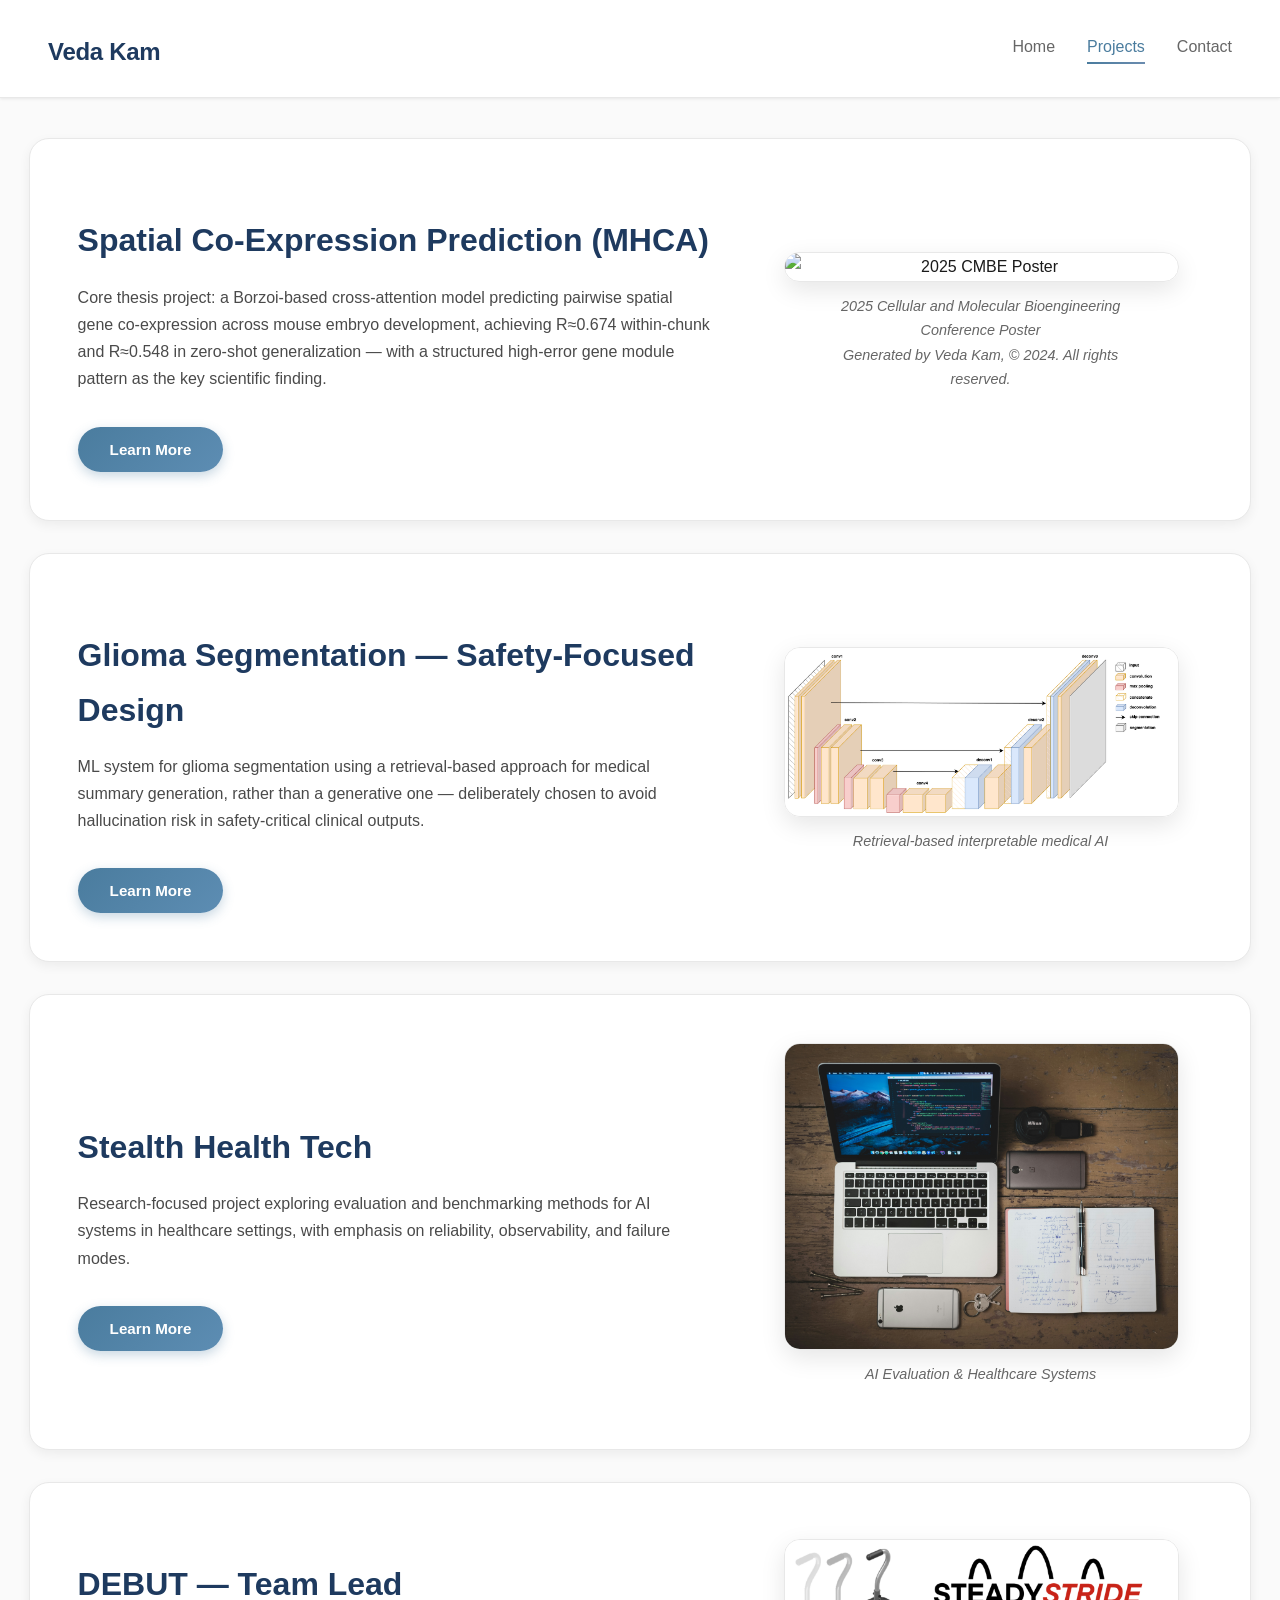
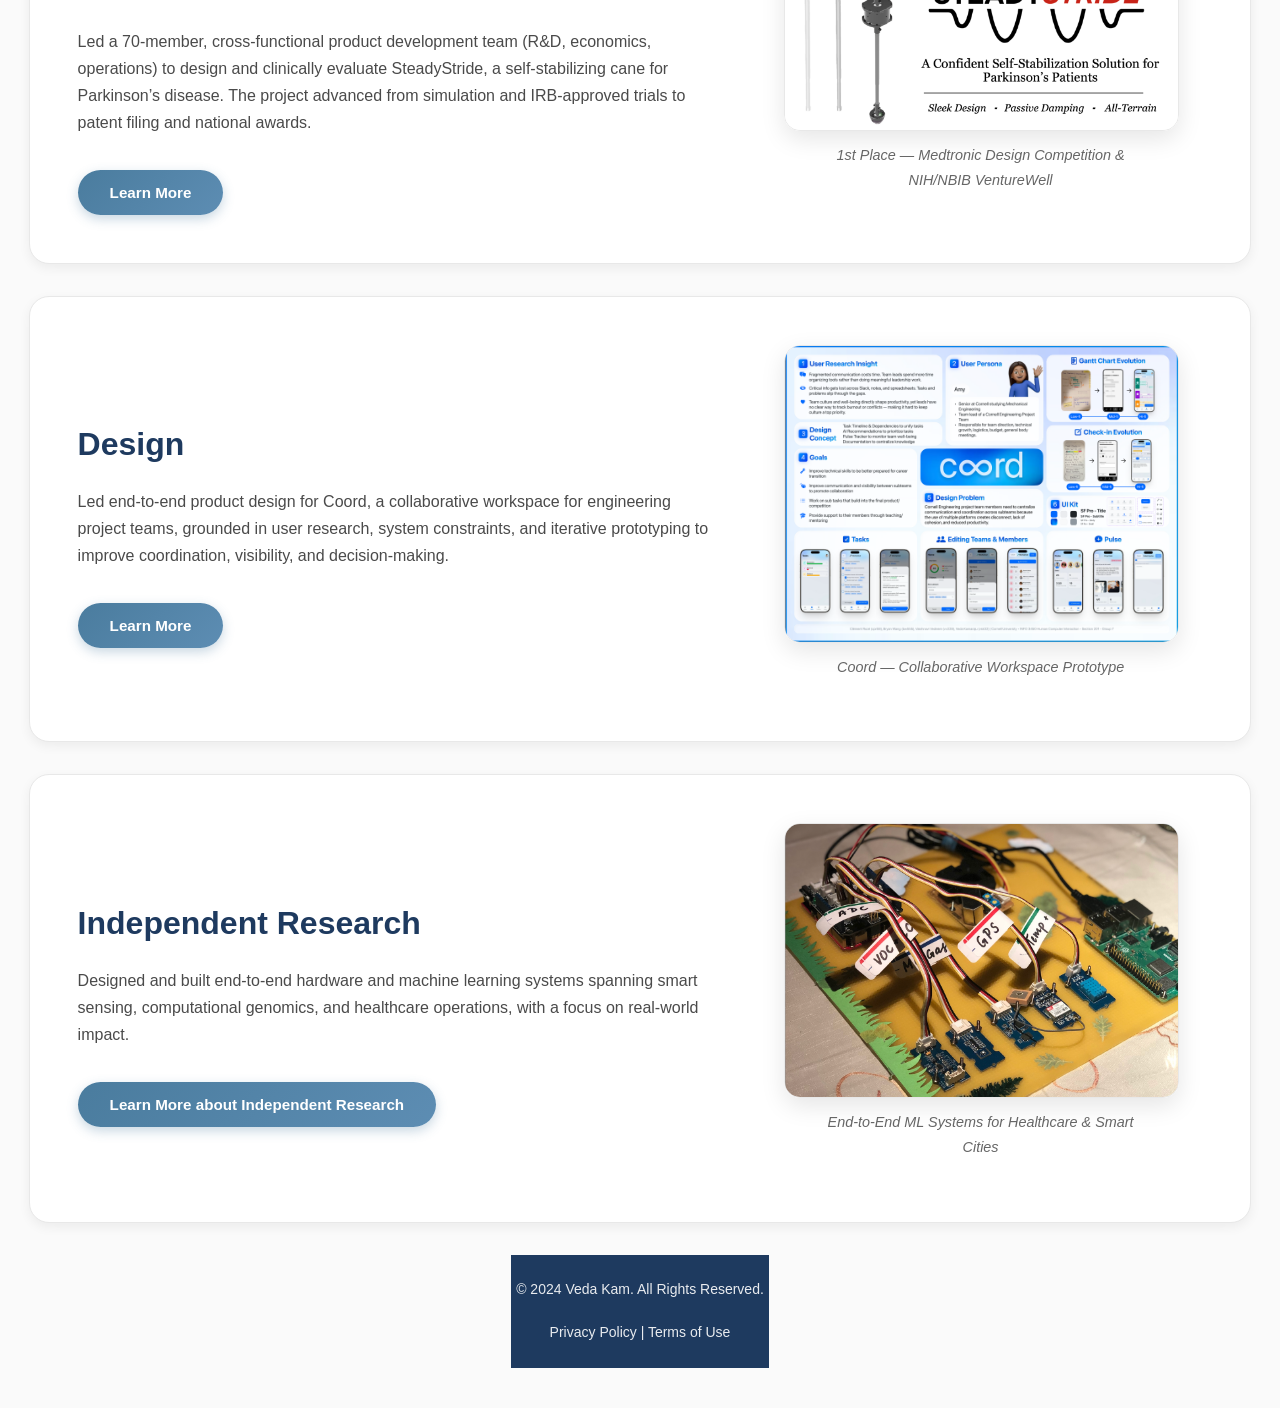
==== projects.html @ 69db5cdf "update content" ====
<!DOCTYPE html>
<html lang="en">

<head>
    <meta charset="UTF-8">
    <meta name="viewport" content="width=device-width, initial-scale=1.0">
    <meta name="description" content="Veda Kam - Projects">
    <title>Veda Kam - Projects</title>
    <link rel="stylesheet" href="styles/site.css">
</head>

<body>
    <header>
        <div class="navbar">
            <h1 class="navbar-title">Veda Kam</h1>
            <nav class="navbar-links">
                <a href="index.html" class="nav-link">Home</a>
                <a href="projects.html" class="nav-link active">Projects</a>
                <a href="contact.html" class="nav-link">Contact</a>
            </nav>
        </div>
    </header>

    <div class="cards-container">

        <!-- Research (MHCA Thesis) Card -->
        <div class="card">
            <div class="text-section-project">
                <h2>Spatial Co-Expression Prediction (MHCA)</h2>
                <p>
                    Core thesis project: a Borzoi-based cross-attention model predicting
                    pairwise spatial gene co-expression across mouse embryo development,
                    achieving R≈0.674 within-chunk and R≈0.548 in zero-shot generalization —
                    with a structured high-error gene module pattern as the key scientific finding.
                </p>
                <button id="learn-more-research">Learn More</button>
            </div>
            <div class="image-section-project">
                <img src="images/CMBEPoster.png" alt="2025 CMBE Poster" class="projects-pictures">
                <figure class="caption-section">
                    <figcaption>2025 Cellular and Molecular Bioengineering Conference Poster</figcaption>
                    <figcaption>Generated by Veda Kam, © 2024. All rights reserved.</figcaption>
                </figure>
            </div>
        </div>

        <!-- Glioma Segmentation Card -->
        <div class="card">
            <div class="text-section-project">
                <h2>Glioma Segmentation — Safety-Focused Design</h2>
                <p>
                    ML system for glioma segmentation using a retrieval-based approach for
                    medical summary generation, rather than a generative one — deliberately
                    chosen to avoid hallucination risk in safety-critical clinical outputs.
                </p>
                <button id="learn-more-glioma">Learn More</button>
            </div>
            <div class="image-section-project">
                <img src="images/UNet.png" alt="Glioma Segmentation" class="projects-pictures">
                <figure class="caption-section">
                    <figcaption>Retrieval-based interpretable medical AI</figcaption>
                </figure>
            </div>
        </div>

        <!-- Stealth Health Tech Card -->
        <div class="card">
            <div class="text-section-project">
                <h2>Stealth Health Tech</h2>
                <p>
                    Research-focused project exploring evaluation and benchmarking methods
                    for AI systems in healthcare settings, with emphasis on reliability,
                    observability, and failure modes.
                </p>
                <button id="learn-more-stealth">Learn More</button>
            </div>
            <div class="image-section-project">
                <img src="images/Programming.jpg" alt="Stealth Health Tech" class="projects-pictures">
                <figure class="caption-section">
                    <figcaption>AI Evaluation & Healthcare Systems</figcaption>
                </figure>
            </div>
        </div>

        <!-- DEBUT Card -->
        <div class="card">
            <div class="text-section-project">
                <h2>DEBUT — Team Lead</h2>
                <p>
                    Led a 70-member, cross-functional product development team (R&amp;D, economics, operations)
                    to design and clinically evaluate SteadyStride, a self-stabilizing cane for Parkinson’s disease.
                    The project advanced from simulation and IRB-approved trials to patent filing and national awards.
                </p>
                <button id="learn-more-debut">Learn More</button>
            </div>
            <div class="image-section-project">
                <img src="images/SteadyStrideLogo.png" alt="SteadyStride Cane" class="projects-pictures">
                <figure class="caption-section">
                    <figcaption>
                        1st Place — Medtronic Design Competition & NIH/NBIB VentureWell
                    </figcaption>
                </figure>
            </div>
        </div>

        <!-- Design Card -->
        <div class="card">
            <div class="text-section-project">
            <h2>Design</h2>
            <p>
                Led end-to-end product design for Coord, a collaborative workspace
                for engineering project teams, grounded in user research, system
                constraints, and iterative prototyping to improve coordination,
                visibility, and decision-making.
            </p>
            <button id="learn-more-design">Learn More</button>
        </div>
        <div class="image-section-project">
            <img src="images/Coord.png" alt="Coord Design Project" class="projects-pictures">
            <figure class="caption-section">
                <figcaption>Coord — Collaborative Workspace Prototype</figcaption>
            </figure>
        </div>
    </div>

    <!-- Independent Research Card -->
    <div class="card">
        <div class="text-section-project">
            <h2>Independent Research</h2>
            <p>
                Designed and built end-to-end hardware and machine learning systems spanning
                smart sensing, computational genomics, and healthcare operations, with a
                focus on real-world impact.
            </p>
            <button id="learn-more-independent">Learn More about Independent Research</button>
        </div>
        <div class="image-section-project">
            <img src="images/MUSS.png" alt="Independent Research" class="projects-pictures">
            <figure class="caption-section">
                <figcaption>End-to-End ML Systems for Healthcare & Smart Cities</figcaption>
            </figure>
        </div>
    </div>


    <!-- ========================= -->
    <!-- Modal: Research (MHCA Thesis) -->
    <!-- ========================= -->

    <div id="modal-research" class="modal hidden">
    <div class="modal-content">
        <button id="modal-research-close" class="modal-close">&times;</button>
        <h2>Spatial Co-Expression Prediction (MHCA)</h2>

        <h3>Overview</h3>
        <p>
            Core thesis project in the De Vlaminck Lab at Cornell: a co-expression prediction
            model using Borzoi gene embeddings (4096 tokens × 1536 dimensions) fed through
            bidirectional cross-attention, predicting pairwise co-expression across 16 spatial
            RNA tracks from mouse embryo development (E9.5–E16.5).
        </p>

        <h3>Results</h3>
        <p>
            Achieved Pearson R≈0.674 within-chunk and R≈0.548 in zero-shot generalization.
            The most scientifically generative finding was a structured high-error gene module
            pattern, hypothesized to involve epigenetic regulation — motivating a three-part
            thesis structure: (1) mechanistic characterization of the generalization gap via
            attention attribution, (2) biological annotation of difficult-to-predict gene
            modules against ENCODE chromatin state data, and (3) multimodal intervention using
            Borzoi-predicted ATAC track outputs as auxiliary input.
        </p>

        <h3>De Vlaminck Lab — Cornell Meinig School of Biomedical Engineering</h3>
        <p>
            Analyzed spatial transcriptomics data from human liver carcinoma samples
            to identify epigenetic and spatial gene expression patterns. Contributed
            to the development and optimization of bioinformatics analysis pipelines
            in collaboration with PhD researchers.
        </p>

        <h3>Sabuncu Lab — Cornell Tech & Weill Cornell Medicine</h3>
        <p>
            Initiated research focused on gaps between AI model development and
            real-world clinical deployment in radiology workflows. Conducted
            interviews with practicing neuroradiologists to inform evaluation
            criteria and system design. Supported research on ordinal regression
            models for Alzheimer’s disease diagnosis and prognosis.
        </p>

        <h3>Wyss Institute for Biologically Inspired Engineering — Harvard University (Summer 2024)</h3>
        <p>
            Developed and evaluated graph-based learning pipelines for biological
            data, including probabilistic drug–gene networks for drug repurposing.
            Explored the use of NVIDIA open-source tooling for biological foundation
            models and prepared technical materials for research translation and
            collaboration.
        </p>

        <p>
            Additional work includes analysis of anesthesia-induced Xenopus models
            under a Department of Defense–funded project, integration of in situ
            spatial sequencing data, and modeling of biological pathways using
            Python and R.
        </p>

        <p>
            Presented findings at the 2025 Cellular and Molecular Bioengineering
            Conference.
        </p>
    </div>
    </div>

    <!-- ========================= -->
    <!-- Modal: Glioma Segmentation -->
    <!-- ========================= -->

    <div id="modal-glioma" class="modal hidden">
        <div class="modal-content">
            <button id="modal-glioma-close" class="modal-close">&times;</button>
            <h2>Glioma Segmentation — Safety-Focused Design</h2>

            <h3>Overview</h3>
            <p>
                An ML system for glioma segmentation built around a deliberate safety choice:
                using a retrieval-based approach for generating medical summaries, rather than
                a generative language model, to avoid hallucination risk in safety-critical
                clinical outputs. Co-authored with Antonio Garces.
            </p>

            <h3>Why Retrieval, Not Generation</h3>
            <p>
                Generative summarization is prone to hallucinating clinically plausible but
                incorrect details — an unacceptable failure mode in a medical context.
                A retrieval-based design constrains outputs to grounded, verifiable source
                content, trading some fluency for interpretability and auditability.
            </p>

            <h3>Related Work</h3>
            <p>
                This project connects to a second, in-progress effort: a clinician-in-the-loop
                benchmarking engine for medical AI validation, informed by published research
                on scalable oversight and alignment evaluation.
            </p>
        </div>
    </div>


<!-- ========================= -->
<!-- Modal: Cornell DEBUT -->
<!-- ========================= -->

    <div id="modal-debut" class="modal hidden">
        <div class="modal-content">
            <button id="modal-debut-close" class="modal-close">&times;</button>
            <h2>Cornell DEBUT — SteadyStride</h2>

            <h3>Leadership & Scope</h3>
            <p>
                Served as Team Lead for Cornell DEBUT, coordinating a 70-member cross-functional organization
                spanning four R&D teams, economics, and operations. I set technical direction, managed
                inter-team dependencies, and acted as the primary interface for external stakeholders,
                including clinicians, manufacturers, and grant providers.
            </p>

            <h3>Problem & Role</h3>
            <p>
                Following market discovery identifying gait instability driven by hand tremors, I was recruited
                to lead the alpha prototype design. I owned system-level decisions across mechanical modeling,
                prototyping, testing methodology, and external presentation.
            </p>

            <h3>Mechanical Modeling & Simulation</h3>
            <p>
                Modeled a tuned-mass damper system using a 300+ line MATLAB simulation, solving the governing ODEs
                of Parkinsonian tremor response. The simulation explored discrete mass–spring configurations to
                minimize residual displacement and informed final component selection.
            </p>

            <h3>Prototype Design & Assembly</h3>
            <p>
                Designed the damper assembly and stabilizing base in Fusion360, optimizing for tremor dampening,
                ground contact, and manufacturability. Components were sourced from McMaster-Carr and fabricated
                via FDM printing, resulting in a functional alpha prototype integrated with a standard cane.
            </p>

            <h3>Clinical Testing (IRB-Approved)</h3>
            <p>
                Led IRB approval and clinical testing at SUNY Cortland’s Biomechanics Lab. Developed custom
                accelerometer-based testing equipment and analyzed over 80,000 data points in MATLAB.
                Patient trials demonstrated a ~12–15% reduction in hand tremor amplitude for the majority
                of participants.
            </p>

            <h3>Productization & External Presentation</h3>
            <p>
                Transitioned the research prototype into a minimum viable product by redesigning components
                with DFM and supply-chain constraints in mind. Led the investor pitch deck and presentation
                for the Medtronic × BMES Student Design Competition, earning 1st Place ($2,500).
            </p>

            <h3>Artifacts</h3>
            <ul>
                <li>Pitch Deck (PDF)</li>
                <li>VentureWell / NIH Report (PDF)</li>
                <li>Research Poster (PDF)</li>
                <li>MATLAB Simulation Code</li>
                <li>Microcontroller Sampling Code (Python)</li>
            </ul>
        </div>
    </div>


    <!-- ========================= -->
    <!-- Modal: Design (Coord) -->
    <!-- ========================= -->

    <div id="modal-design" class="modal hidden">
        <div class="modal-content">
            <button id="modal-design-close" class="modal-close">&times;</button>
            <h2>Product & Systems Design</h2>

            <h3>Coord — Collaborative Workspace for Engineering Teams</h3>
            <p>
                Coord is a research-driven product design project focused on
                centralizing coordination for Cornell Engineering project teams.
                The core problem identified through user research was fragmentation
                across tools (Slack, spreadsheets, notes), which led to loss of
                visibility, inefficient task delegation, and increased cognitive
                load for team leads.
            </p>

            <h3>Problem Framing & User Research</h3>
            <p>
                Conducted interviews, surveys, and usability testing with engineering
                project team members and leads. Research revealed that team leads
                spend disproportionate time coordinating logistics rather than
                leading technical work. This informed a primary persona (“Amy”),
                whose goals emphasized rapid situational awareness, task delegation,
                and workload management across subteams.
            </p>

            <h3>System Design & Information Architecture</h3>
            <p>
                Designed the product around a clear hierarchy from global overview
                to subteam-level actions, minimizing cognitive overload while
                preserving visibility. Core system components include a Home
                Dashboard for progress health checks, a Tasks module for delegation
                and tracking, a Gantt-style Timeline for dependency visualization,
                and a Pulse system for monitoring team capacity and constraints.
            </p>

            <h3>Key Design Decisions</h3>
            <p>
                Interface and interaction decisions were grounded in usability
                principles such as visibility of system status, match between system
                and real-world workflows, and user control. Examples include
                color-coded progress indicators, editable subteam structures,
                Gantt-based timelines for parallel task scanning, and workload-focused
                pulse inputs rather than abstract mood tracking.
            </p>

            <h3>Prototyping & Evaluation</h3>
            <p>
                Built a high-fidelity interactive prototype in Figma to evaluate
                navigation clarity, information hierarchy, and task flow. User
                testing informed refinements in terminology, navigation consistency,
                and visual affordances for interactivity. Features such as AI-driven
                task recommendations were intentionally scoped as decision-support
                tools rather than automated actions.
            </p>

            <h3>Outcome</h3>
            <p>
                The final prototype demonstrates a cohesive coordination system
                designed to reduce friction, improve awareness across subteams, and
                support better decision-making under real-world constraints. This
                project strengthened my approach to designing systems that balance
                usability, scalability, and interpretability.
            </p>

            <div class="figma-links">
            <br>
            <a href="https://www.figma.com/proto/qXO0OK2MeyxtNqnTkJMnkd/INFO-3450-A4-Group?node-id=0-1&p=f&viewport=466%2C1017%2C0.04&t=frchquhAh4Hzo1c7-0&scaling=scale-down&content-scaling=fixed&starting-point-node-id=29%3A1849"
            target="_blank" rel="noopener noreferrer" class="figma-link">
                Launch Interactive Prototype →
            </a>
            </br>
            </div>
        </div>
    </div>


    <!-- ========================= -->
    <!-- Modal: Stealth Health Tech -->
    <!-- ========================= -->

    <div id="modal-stealth" class="modal hidden">
        <div class="modal-content">
            <button id="modal-stealth-close" class="modal-close">&times;</button>
            <h2>Stealth Health Tech</h2>

            <h3>Project Overview</h3>
            <p>
                This is an ongoing research and engineering project focused on the
                benchmarking and evaluation of AI systems in healthcare workflows.
                The work centers on how AI agents behave under realistic clinical
                constraints, rather than on deploying end-user products.
            </p>

            <h3>Technical Focus</h3>
            <p>
                The project investigates methods for evaluating AI-assisted clinical
                tasks, including agent reliability, failure modes, and observability.
                Emphasis is placed on designing evaluation frameworks that make model
                behavior auditable and defensible in high-stakes settings.
            </p>

            <h3>Current Status</h3>
            <p>
                The project is in active development and remains private while core
                evaluation infrastructure and experimental design are being refined.
                Select components and insights may be shared publicly once the
                framework reaches a stable and reproducible state.
            </p>

            <h3>Motivation</h3>
            <p>
                Many healthcare AI systems are assessed primarily on performance
                metrics that do not capture real-world failure modes. This project
                aims to bridge that gap by focusing on evaluation, interpretability,
                and system-level accountability rather than model outputs alone.
            </p>
        </div>
    </div>

    <!-- ========================= -->
    <!-- Modal: Independent Research -->
    <!-- ========================= -->
    <div id="modal-independent" class="modal hidden">
        <div class="modal-content">
            <button id="modal-independent-close" class="modal-close">&times;</button>
            <h2>Independent Research</h2>

            <p>
                I’ve pursued independent, end-to-end research projects focused on applying
                machine learning, sensing systems, and computational biology to real-world
                healthcare and urban challenges. These projects emphasize system design,
                data pipelines, and interpretable outputs rather than isolated models.
            </p>

            <h3>Mobile Urban Sensing System (Smart Cities & IoT)</h3>
            <p>
                Designed and built a mobile air-quality sensing platform integrating
                low-cost chemical sensors, embedded systems (Arduino + Raspberry Pi),
                real-time data ingestion, and a centralized dashboard. The system estimates
                AQI levels, tracks pollutant exposure trends, and generates user-facing
                recommendations using statistical modeling.
            </p>
            <ul>
                <li>End-to-end pipeline: sensor → edge device → database → dashboard</li>
                <li>Pollutants measured: CO, NO₂, NH₃</li>
                <li>Applied regression models for trend analysis and recommendations</li>
            </ul>

            <h3>Precision Medicine for Kidney Disease (Computational Genomics)</h3>
            <p>
                Developed an automated, cloud-based bioinformatics pipeline for identifying
                potential microRNA biomarkers for chronic kidney disease. The system abstracts
                complex genomics workflows into an accessible, reproducible platform.
            </p>
            <ul>
                <li>AWS-based workflow for large-scale genomic data</li>
                <li>Genome alignment and variant calling using Bowtie, SAMtools, GATK</li>
                <li>Generated VCF outputs as inputs for downstream ML-driven biomarker discovery</li>
            </ul>

            <h3>First Hands-On Neural Network (Medical Imaging)</h3>
            <p>
                An early, self-directed learning project: adapted PyTorch's CIFAR-10 tutorial
                to a real dataset, fine-tuning a DenseNet-121 to classify skin lesion images
                from HAM10000. Included lesion-level train/val/test splitting to avoid data
                leakage between duplicate images, and experimentation with class-imbalance
                handling. Not a production system — this is where the fundamentals of CNNs
                and transfer learning were learned hands-on.
            </p>

            <p>
                Collectively, these projects reflect my interest in building interpretable,
                production-aware ML systems that bridge raw data, modeling, and real-world
                decision-making.
            </p>
        </div>
    </div>

    <!-- ========================= -->
    <!-- Footer -->
    <!-- ========================= -->
    <footer>
        <h4>© 2024 Veda Kam. All Rights Reserved.</h4>
        <h4>Privacy Policy | Terms of Use</h4>
    </footer>

    <script src="scripts/jquery.js"></script>
    <script src="scripts/interactivity.js"></script>
</body>

</html>
---- styles/site.css ----
/* General Styles */

body {
    font-family: -apple-system, BlinkMacSystemFont, 'Inter', 'Segoe UI', 'Roboto', sans-serif;
    font-size: 16px;
    line-height: 1.7;
    color: #1a1a1a;
    margin: 0;
    padding: 0;
    background-color: #fafafa;
}

h1, h2 {
    color: #1e3a5f;
}

h1 {
    font-size: 3rem;
    font-weight: 700;
    letter-spacing: -0.5px;
    margin-bottom: 0.5rem;
}

h2 {
    font-size: 2rem;
    margin-bottom: 1rem;
    font-weight: 600;
}

h3 {
    font-size: 1.125rem;
    color: #2c2c2c;
    font-weight: 500;
    line-height: 1.6;
}

h4 {
    color: rgba(255, 255, 255, 0.9);
    font-size: 14px;
    font-weight: 400;
}

p {
    color: #4a4a4a;
    font-size: 1.0625rem;
    margin-bottom: 1.5rem;
    line-height: 1.8;
}

/* Navbar */
.navbar {
    display: flex;
    justify-content: space-between;
    align-items: center;
    padding: 16px 48px;
    background-color: #fff;
    box-shadow: 0 1px 3px rgba(0, 0, 0, 0.08);
    position: sticky;
    top: 0;
    z-index: 1000;
    border-bottom: 1px solid #e8e8e8;
}

.navbar-title {
    font-size: 1.5rem;
    font-weight: 700;
    color: #1e3a5f;
    letter-spacing: -0.3px;
}

.navbar-links {
    display: flex;
    gap: 32px;
}

.navbar-links .nav-link {
    font-size: 1rem; 
    color: #666;
    text-decoration: none;
    transition: all 0.3s ease;
    font-weight: 500;
    position: relative;
    padding-bottom: 4px;
}

.navbar-links .nav-link::after {
    content: '';
    position: absolute;
    bottom: 0;
    left: 0;
    width: 0;
    height: 2px;
    background: linear-gradient(90deg, #4a7c9e 0%, #6b8caf 100%);
    transition: width 0.3s ease;
}

.navbar-links .nav-link.active,
.navbar-links .nav-link:hover {
    color: #4a7c9e;
}

.navbar-links .nav-link.active::after,
.navbar-links .nav-link:hover::after {
    width: 100%;
}

.container {
    display: flex;
    justify-content: space-between;
    align-items: center;
    padding: 25px 40px 25px 80px;
    max-width: 1400px;
    margin: 0 auto;
    gap: 120px;
}

/* Hero section */
.container:first-of-type {
    background-color: #e8eef5;
    background-image:
        linear-gradient(135deg, rgba(250,250,250,0.6) 0%, rgba(232,238,245,0.6) 100%),
        url("data:image/svg+xml,%3Csvg xmlns='http://www.w3.org/2000/svg' width='120' height='104' viewBox='0 0 120 104'%3E%3Cg fill='none' stroke='%234a7c9e' stroke-opacity='0.12' stroke-width='1.5'%3E%3Cpath d='M60 0L120 26v52L60 104 0 78V26z'/%3E%3Cpath d='M60 0v104M0 26l60 26 60-26M0 78l60-26 60 26'/%3E%3C/g%3E%3C/svg%3E");
    background-size: auto, 120px 104px;
    background-repeat: repeat, repeat;
    padding-top: 48px;
    padding-bottom: 48px;
    min-height: calc(60vh - 100px);
}

/* Second section (About) formatting */
.about {
    flex-direction: column;
    align-items: flex-start;
    padding: 80px 48px;
    background-color: white;
    border-top: 1px solid #e8e8e8;
    box-shadow: 0 -2px 10px rgba(0, 0, 0, 0.02);
}

.about .text-section {
    max-width: 900px;
    width: 100%;
}

.image-section,
.image-section-project,
.text-section {
    flex: 1;
    max-width: 1000px;
    padding: 0 25px;
}

.text-section h1 {
    margin: 0 0 1rem 0;
    background: linear-gradient(135deg, #1e3a5f 0%, #4a7c9e 100%);
    -webkit-background-clip: text;
    -webkit-text-fill-color: transparent;
    background-clip: text;
}

.text-section h3 {
    margin-bottom: 0.75rem;
    color: #555;
    font-size: 1.15rem;
    line-height: 1.5;
}

.text-section h3:last-of-type {
    word-spacing: 0.1em;
    letter-spacing: 0.01em;
}

.text-section-project {
    flex: 1;
    max-width: 40%;
    text-align: center;
}

.image-section img {
    width: 100%;
    max-width: 450px;  
    height: auto;
    display: block;
    border-radius: 20px;
    box-shadow: 0 10px 40px rgba(30, 58, 95, 0.15);
    transition: transform 0.3s ease, box-shadow 0.3s ease;
}

.image-section img:hover {
    transform: translateY(-8px);
    box-shadow: 0 20px 60px rgba(30, 58, 95, 0.25);
}

.image-section-project img {
    width: 60%;
    max-width: 300px;
    height: auto;
    display: block;
    margin: 0 auto;
    border-radius: 16px;
    box-shadow: 0 8px 24px rgba(0, 0, 0, 0.1);
}

.cards-container {
    display: flex;
    flex-direction: column;
    gap: 32px;
    padding: 40px 48px;
    align-items: center;
    background-color: #fafafa;
}

.card {
    display: flex;
    flex-direction: row;
    justify-content: space-between;
    align-items: center;
    background-color: #fff;
    border-radius: 20px;
    box-shadow: 0 4px 12px rgba(0, 0, 0, 0.06);
    border: 1px solid #e8e8e8;
    overflow: hidden;
    width: 95%;
    max-width: 1400px;
    padding: 48px;
    gap: 48px;
    transition: all 0.3s ease;
}

.card:hover {
    box-shadow: 0 12px 32px rgba(74, 124, 158, 0.15);
    transform: translateY(-6px);
    border-color: #4a7c9e;
}

.text-section-project {
    flex: 1;
    text-align: left;
    width: 100%;
    max-width: 60%;
}

.text-section-project h2 {
    font-family: -apple-system, BlinkMacSystemFont, 'Inter', sans-serif;
    font-size: 2rem;
    color: #1e3a5f;
    font-weight: 600;
}

.text-section-project h3 {
    font-size: 1rem;
    color: #666;
    font-weight: 500;
}

.text-section-project p {
    font-size: 1rem;
    color: #4a4a4a;
    line-height: 1.7;
}

.text-section-project button {
    background: linear-gradient(135deg, #4a7c9e 0%, #5d8db3 100%);
    color: #fff;
    border: none;
    border-radius: 50px;
    padding: 14px 32px;
    cursor: pointer;
    font-size: 0.95rem;
    font-weight: 600;
    transition: all 0.3s ease;
    margin-top: 10px;
    box-shadow: 0 4px 12px rgba(74, 124, 158, 0.3);
}

.text-section-project button:hover {
    transform: translateY(-2px);
    box-shadow: 0 6px 20px rgba(74, 124, 158, 0.4);
}

.image-section-project {
    flex: 1;
    text-align: center;
    width: 100%;
    max-width: 35%;
    display: flex;
    flex-direction: column;
    justify-content: center;
    align-items: center;
}

.image-section-project img.projects-pictures {
    width: 100%;
    max-width: 450px;
    height: auto;
    border-radius: 16px;
    box-shadow: 0 8px 24px rgba(0, 0, 0, 0.1);
    transition: transform 0.3s ease, box-shadow 0.3s ease;
    border: 1px solid #e8e8e8;
}

.image-section-project img.projects-pictures:hover {
    transform: scale(1.03);
    box-shadow: 0 12px 32px rgba(0, 0, 0, 0.15);
}

.caption-section {
    font-family: -apple-system, BlinkMacSystemFont, 'Inter', sans-serif;
    font-size: 0.9rem;
    color: #666;
    margin-top: 12px;
    text-align: center;
    font-style: italic;
}

.projects-pictures {
    width: 400px;
    border: 3px solid #4a7c9e;
    margin-bottom: 10px;
}

.figma-link {
    display: inline-block;
    margin-top: 6px;
    font-weight: 600;
    color: #2563eb;
}


/* Interests Section */
.interests-section {
    text-align: center;
    margin: 40px auto;
    padding: 40px;
    max-width: 800px;
    background-color: #fff;
    border-radius: 20px;
    box-shadow: 0 4px 12px rgba(0, 0, 0, 0.06);
    border: 1px solid #e8e8e8;
}

.interests-section ul {
    list-style: none;
    padding: 0;
    margin: 0;
}

.interests-section li {
    font-size: 1rem;
    margin: 12px 0;
    color: #4a4a4a;
}

/* Social Links */
.social-links {
    text-align: center;
    margin: 40px auto;
    padding: 40px;
    max-width: 1000px;
    background-color: #fff;
    border-radius: 20px;
    box-shadow: 0 4px 12px rgba(0, 0, 0, 0.06);
    border: 1px solid #e8e8e8;
}

.social-links h3 {
    color: #1e3a5f;
    margin-bottom: 1.5rem;
    font-size: 1.5rem;
    font-weight: 600;
}

.social-links .icons {
    display: flex;
    justify-content: center;
    gap: 24px;
}

.social-links .icons a {
    font-size: 2rem;
    color: #666;
    text-decoration: none;
    transition: all 0.3s ease;
    padding: 12px;
    border-radius: 50%;
    display: flex;
    align-items: center;
    justify-content: center;
}

.social-links .icons a:hover {
    color: #4a7c9e;
    background-color: #e8eef5;
    transform: translateY(-4px);
}

/* Footer */
footer {
    text-align: center;
    padding: 5px;
    background-color: #1e3a5f;
    color: #fff;
    font-size: 1rem;
}

footer a {
    color: #fff;
    text-decoration: underline;
}

footer a:hover {
    color: #ddd;
}

.hidden {
    display: none;
}

button {
    align-self: flex-start;
    padding: 12px 28px;
    font-size: 1rem;
    background: linear-gradient(135deg, #1e3a5f 0%, #3a5a7a 100%);
    color: #fff;
    border: none;
    border-radius: 50px;
    cursor: pointer;
    transition: all 0.3s ease;
    font-weight: 600;
    box-shadow: 0 4px 12px rgba(30, 58, 95, 0.3);
}

button:hover {
    transform: translateY(-2px);
    box-shadow: 0 6px 20px rgba(30, 58, 95, 0.4);
}

/* ================================ */
/* IMPROVED MODALS FOR PROJECTS */
/* ================================ */

/* Modal Overlay */
.modal {
    top: 0;
    left: 0;
    width: 100vw;
    height: 100vh;
    background: rgba(0, 0, 0, 0.85);
    display: flex;
    z-index: 1000;
    position: fixed;
    justify-content: center;
    align-items: center;
    backdrop-filter: blur(8px);
    padding: 0;
    overflow-y: auto;
}

.modal.hidden {
    display: none;
}

/* Modal Content Container - HORIZONTAL */
.modal-content {
    background: white;
    padding: 50px 60px;
    border-radius: 20px;
    max-width: 1100px;
    width: 90%;
    max-height: 70vh;
    box-shadow: 0 20px 60px rgba(0, 0, 0, 0.3);
    text-align: left;
    position: relative;
    overflow-y: auto;
    animation: slideIn 0.4s cubic-bezier(0.16, 1, 0.3, 1);
    margin: auto;
}

@keyframes slideIn {
    from {
        opacity: 0;
        transform: translateY(-40px) scale(0.95);
    }
    to {
        opacity: 1;
        transform: translateY(0) scale(1);
    }
}

/* Custom scrollbar for modal content */
.modal-content::-webkit-scrollbar {
    width: 8px;
}

.modal-content::-webkit-scrollbar-track {
    background: #f1f1f1;
    border-radius: 10px;
}

.modal-content::-webkit-scrollbar-thumb {
    background: linear-gradient(180deg, #4a7c9e 0%, #5d8db3 100%);
    border-radius: 10px;
}

.modal-content::-webkit-scrollbar-thumb:hover {
    background: linear-gradient(180deg, #3a6c8e 0%, #4d7da3 100%);
}

/* Modal Close Button */
.modal-close {
    position: absolute;
    top: 20px;
    right: 20px;
    background: #f5f5f5;
    border: none;
    width: 40px;
    height: 40px;
    border-radius: 50%;
    font-size: 1.6rem;
    cursor: pointer;
    color: #333;
    display: flex;
    align-items: center;
    justify-content: center;
    transition: all 0.3s ease;
    line-height: 1;
    z-index: 10;
}

.modal-close:hover {
    background: #4a7c9e;
    color: #fff;
    transform: rotate(90deg);
}

/* Modal Typography */
.modal-content h2 {
    color: #1e3a5f;
    font-size: 2rem;
    margin-bottom: 28px;
    padding-bottom: 20px;
    border-bottom: 2px solid #e8e8e8;
    font-weight: 600;
}

.modal-content h3 {
    color: #1e3a5f;
    font-size: 1.3rem;
    margin-top: 36px;
    margin-bottom: 14px;
    font-weight: 600;
}

.modal-content p {
    color: #4a4a4a;
    font-size: 1rem;
    line-height: 1.8;
    margin-bottom: 18px;
}

/* Modal Images */
.modal-content .image-section-project {
    margin: 32px 0;
    text-align: center;
}

.modal-content .image-section-project img {
    max-width: 100%;
    height: auto;
    border-radius: 12px;
    box-shadow: 0 6px 20px rgba(0, 0, 0, 0.12);
    border: 1px solid #e8e8e8;
}

.modal-content .caption-section {
    margin-top: 12px;
    font-size: 0.85rem;
    color: #666;
    font-style: italic;
}

/* Add subtle section dividers for better readability */
.modal-content h3:not(:first-of-type) {
    padding-top: 28px;
    border-top: 1px solid #f0f0f0;
}

/* ================================ */
/* RESPONSIVE DESIGN */
/* ================================ */

@media (max-width: 768px) {
    .navbar {
        padding: 16px 24px;
    }

    .navbar-links {
        gap: 20px;
    }

    .container {
        padding: 48px 24px;
        gap: 40px;
    }

    h1 {
        font-size: 2.25rem;
    }

    h2 {
        font-size: 1.75rem;
    }

    .card {
        flex-direction: column;
        text-align: center;
        width: 90%;
        gap: 32px;
        padding: 32px;
    }

    .text-section-project {
        text-align: center;
        max-width: 100%;
    }

    .image-section-project {
        max-width: 100%;
    }

    .image-section-project img.projects-pictures {
        max-width: 100%;
    }

    .container {
        flex-direction: column;
        align-items: center;
    }

    .image-section,
    .image-section-project,
    .text-section,
    .text-section-project {
        flex: 1 1 100%;
        max-width: 100%;
        text-align: center;
        padding: 0 1rem;
    }

    .button {
        width: auto;
    }

    /* Modal responsive */
    .modal-content {
        width: 95%;
        padding: 36px;
        max-height: 75vh;
    }

    .modal-content h2 {
        font-size: 1.6rem;
    }

    .modal-content h3 {
        font-size: 1.15rem;
    }

    .modal-content p {
        font-size: 0.9rem;
    }

    .modal-close {
        width: 32px;
        height: 32px;
        font-size: 1.3rem;
    }

    .social-links,
    .interests-section {
        padding: 32px 24px;
        margin: 32px 16px;
    }
}
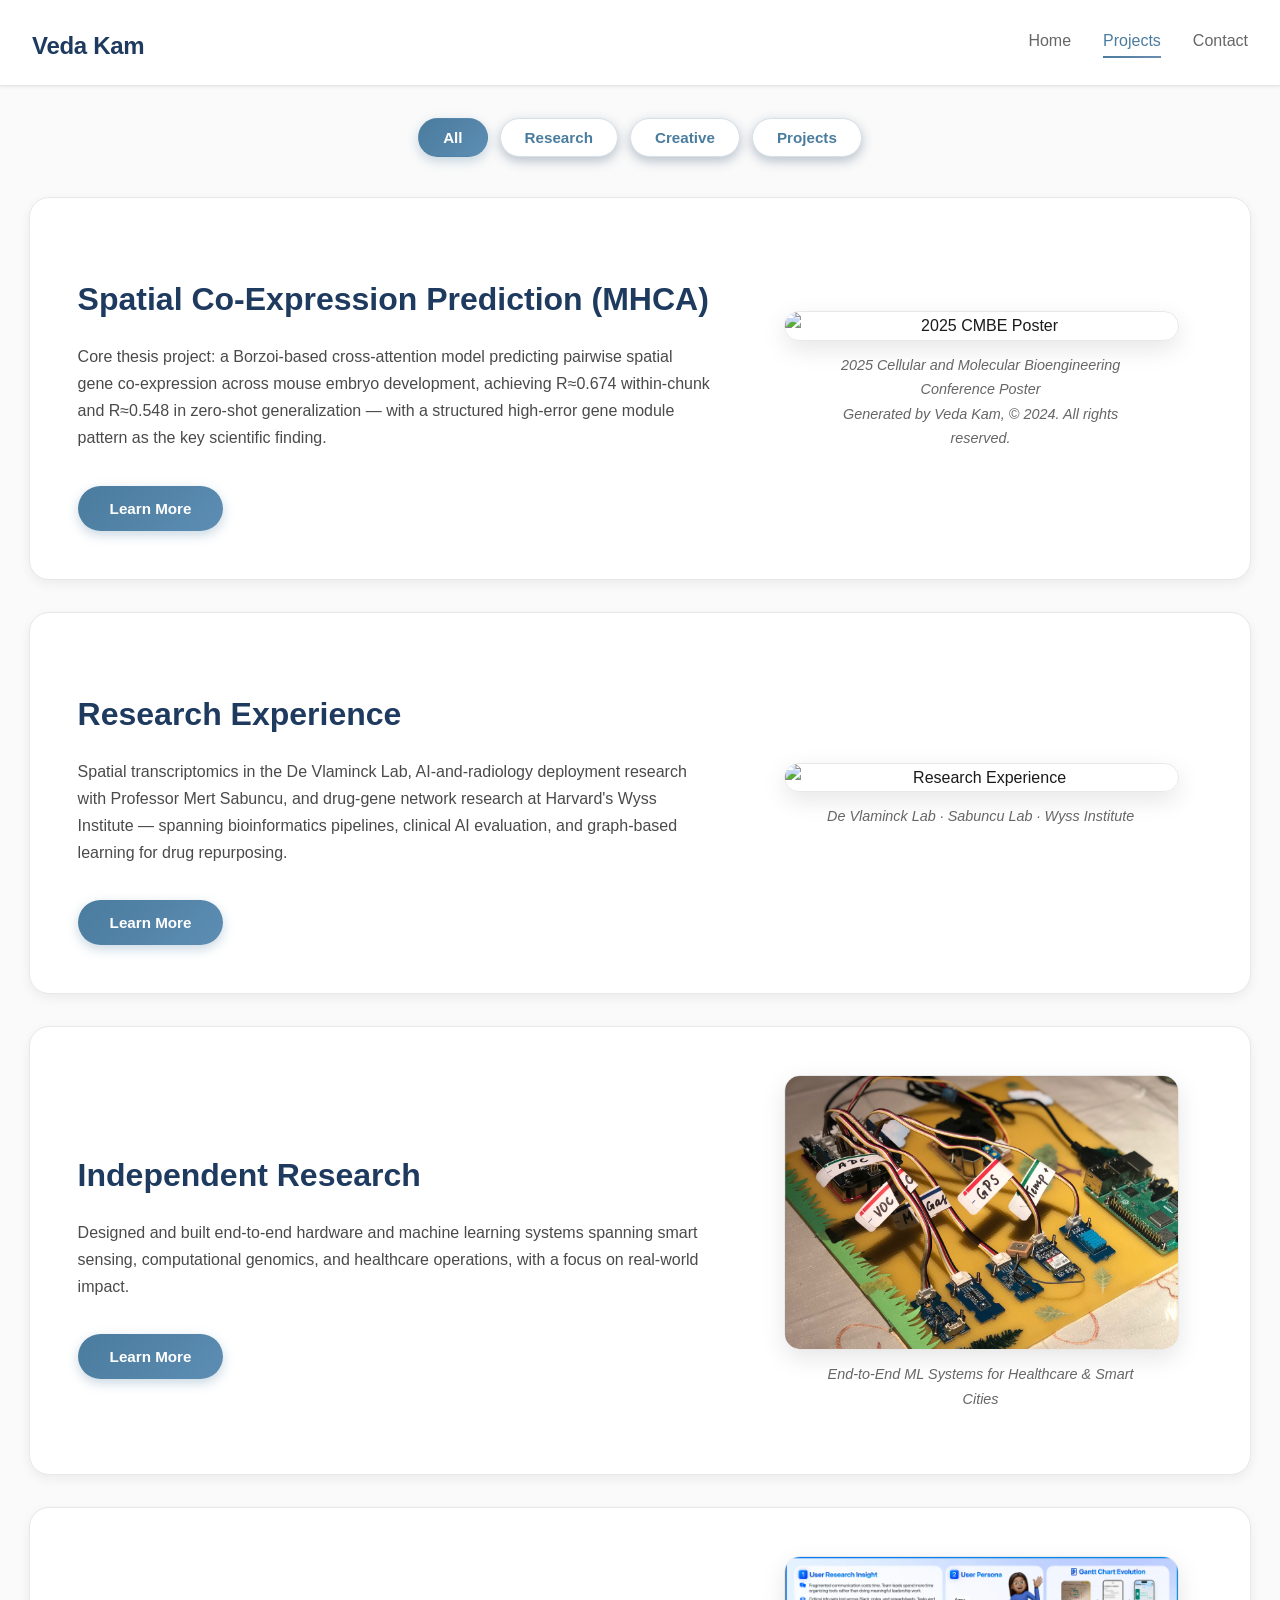
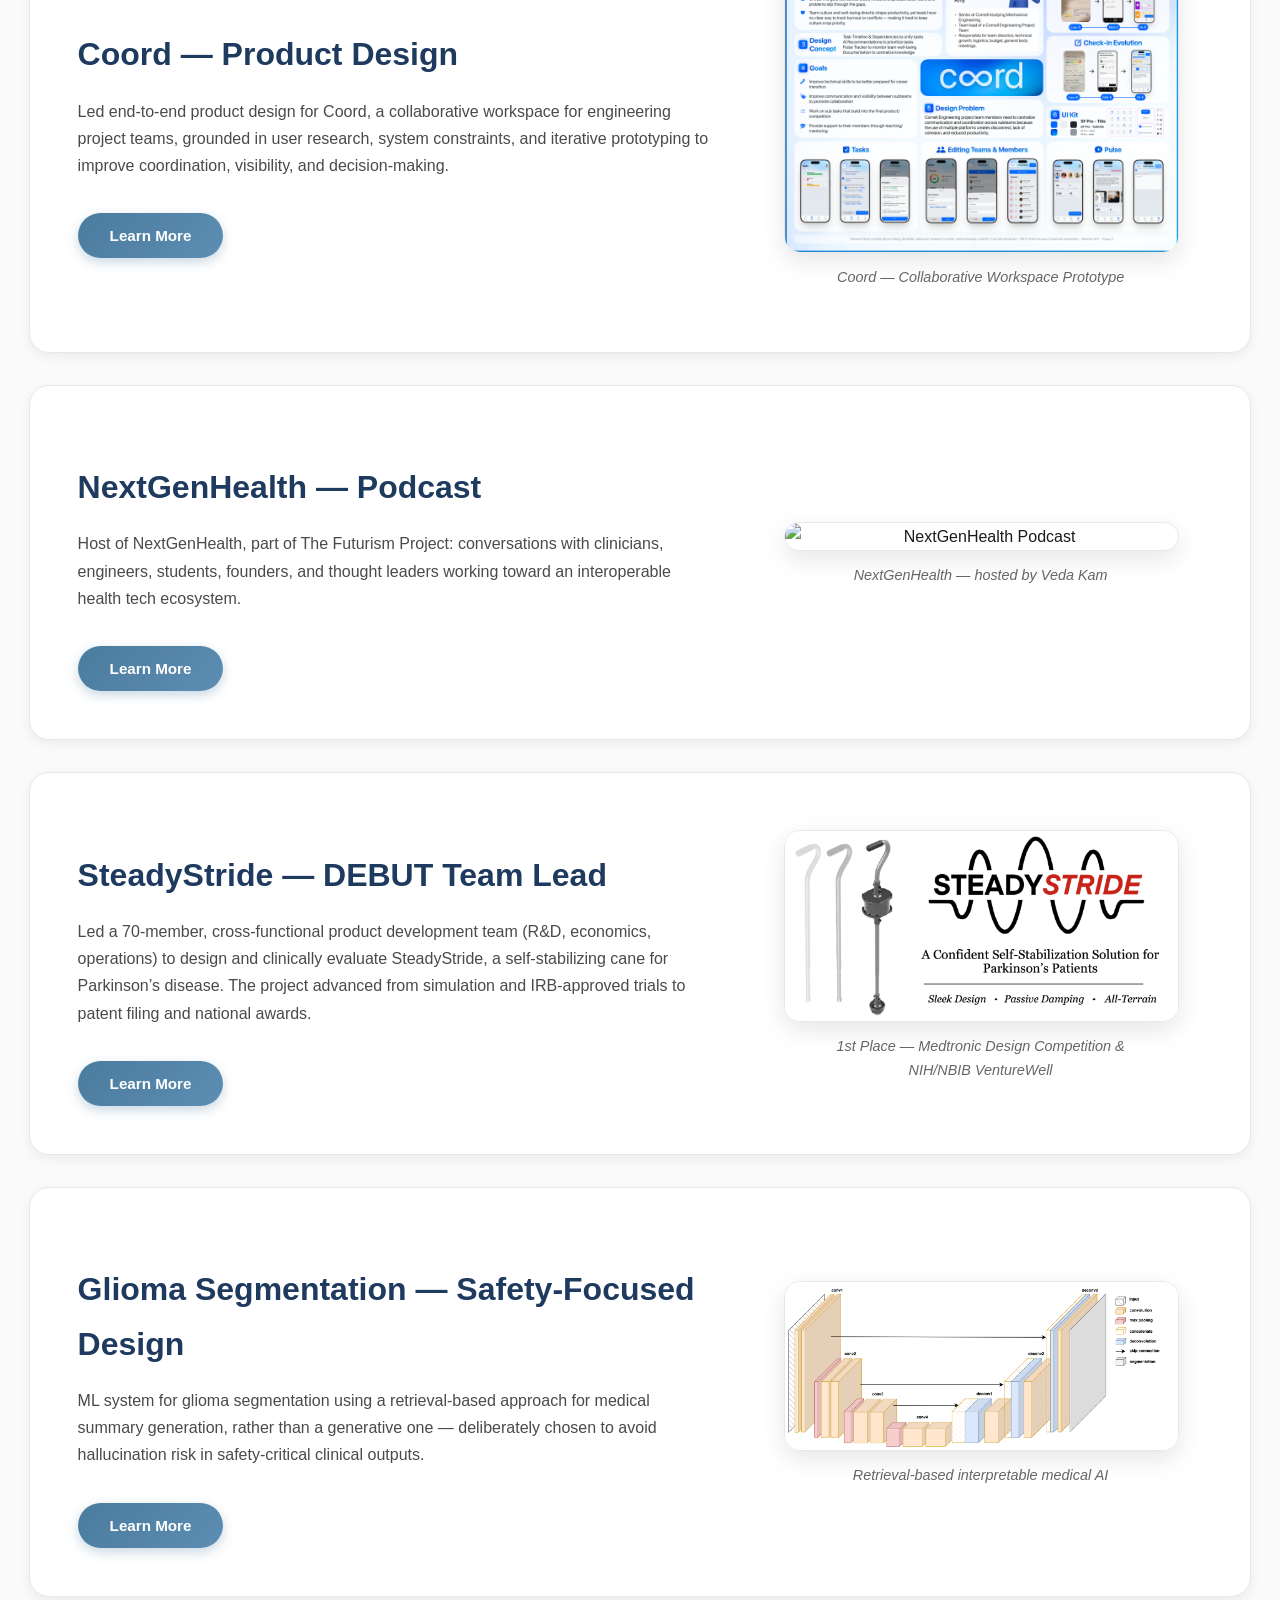
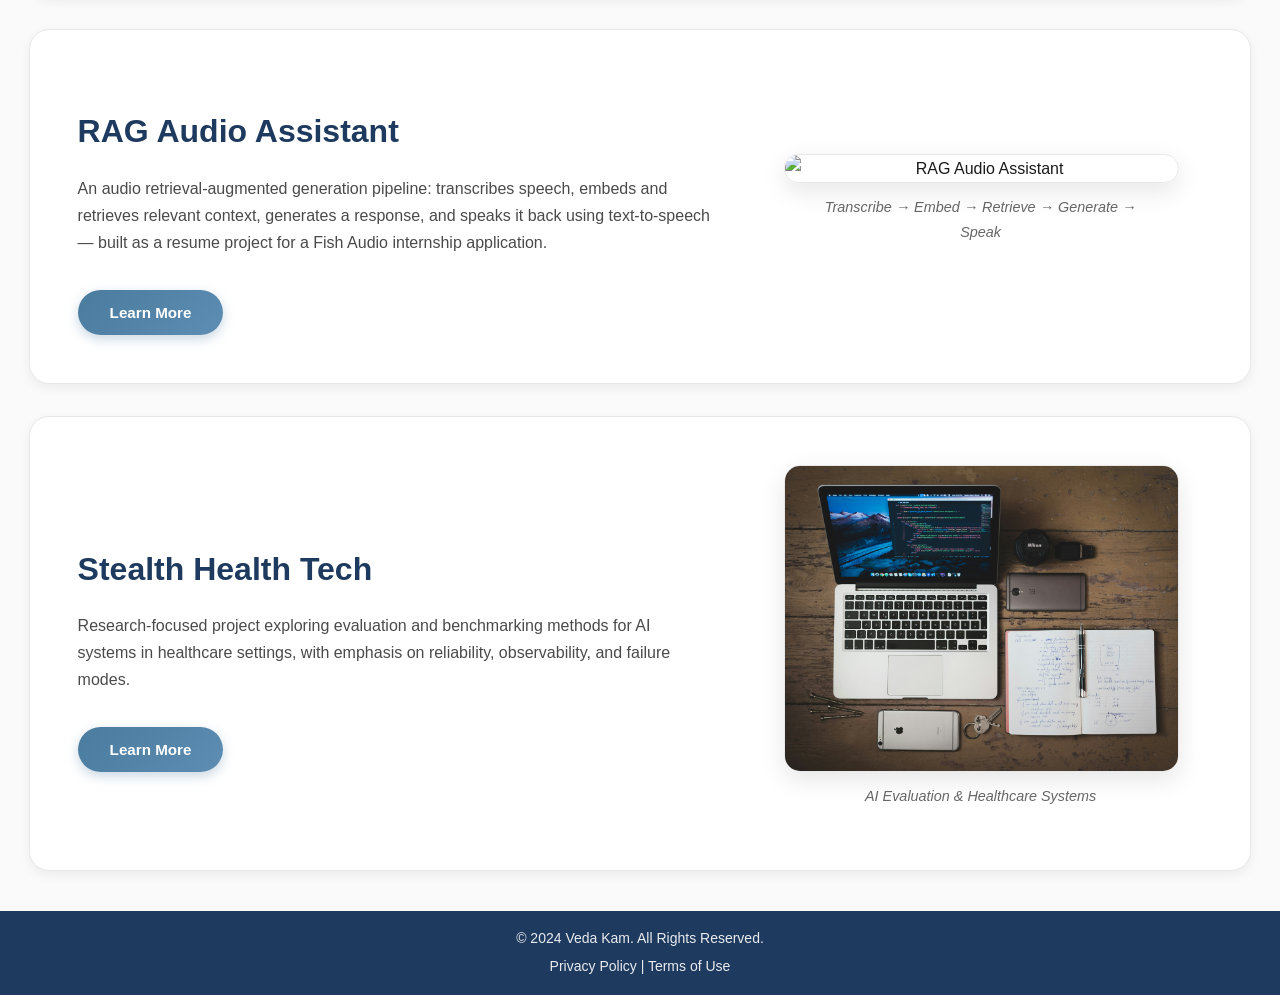
==== commit ee02c27e: "update projects" ====
--- a/projects.html
+++ b/projects.html
@@ -21,10 +21,17 @@
         </div>
     </header>
 
+    <div class="filter-bar">
+        <button class="filter-btn active" data-filter="all">All</button>
+        <button class="filter-btn" data-filter="research">Research</button>
+        <button class="filter-btn" data-filter="creative">Creative</button>
+        <button class="filter-btn" data-filter="projects">Projects</button>
+    </div>
+
     <div class="cards-container">
 
-        <!-- Research (MHCA Thesis) Card -->
-        <div class="card">
+        <!-- Spatial Co-Expression Prediction (MHCA Thesis) Card -->
+        <div class="card" data-category="research">
             <div class="text-section-project">
                 <h2>Spatial Co-Expression Prediction (MHCA)</h2>
                 <p>
@@ -33,7 +40,7 @@
                     achieving R≈0.674 within-chunk and R≈0.548 in zero-shot generalization —
                     with a structured high-error gene module pattern as the key scientific finding.
                 </p>
-                <button id="learn-more-research">Learn More</button>
+                <button id="learn-more-thesis">Learn More</button>
             </div>
             <div class="image-section-project">
                 <img src="images/CMBEPoster.png" alt="2025 CMBE Poster" class="projects-pictures">
@@ -44,8 +51,107 @@
             </div>
         </div>
 
-        <!-- Glioma Segmentation Card -->
-        <div class="card">
+        <!-- Research Experience Card (De Vlaminck / Sabuncu / Wyss) -->
+        <div class="card" data-category="research">
+            <div class="text-section-project">
+                <h2>Research Experience</h2>
+                <p>
+                    Spatial transcriptomics in the De Vlaminck Lab, AI-and-radiology deployment
+                    research with Professor Mert Sabuncu, and drug-gene network research at
+                    Harvard's Wyss Institute — spanning bioinformatics pipelines, clinical AI
+                    evaluation, and graph-based learning for drug repurposing.
+                </p>
+                <button id="learn-more-research">Learn More</button>
+            </div>
+            <div class="image-section-project">
+                <img src="images/PCA-Plot.png" alt="Research Experience" class="projects-pictures">
+                <figure class="caption-section">
+                    <figcaption>De Vlaminck Lab · Sabuncu Lab · Wyss Institute</figcaption>
+                </figure>
+            </div>
+        </div>
+
+        <!-- Independent Research Card -->
+        <div class="card" data-category="research">
+            <div class="text-section-project">
+                <h2>Independent Research</h2>
+                <p>
+                    Designed and built end-to-end hardware and machine learning systems spanning
+                    smart sensing, computational genomics, and healthcare operations, with a
+                    focus on real-world impact.
+                </p>
+                <button id="learn-more-independent">Learn More</button>
+            </div>
+            <div class="image-section-project">
+                <img src="images/MUSS.png" alt="Independent Research" class="projects-pictures">
+                <figure class="caption-section">
+                    <figcaption>End-to-End ML Systems for Healthcare & Smart Cities</figcaption>
+                </figure>
+            </div>
+        </div>
+
+        <!-- Coord (Creative) -->
+        <div class="card" data-category="creative">
+            <div class="text-section-project">
+                <h2>Coord — Product Design</h2>
+                <p>
+                    Led end-to-end product design for Coord, a collaborative workspace
+                    for engineering project teams, grounded in user research, system
+                    constraints, and iterative prototyping to improve coordination,
+                    visibility, and decision-making.
+                </p>
+                <button id="learn-more-design">Learn More</button>
+            </div>
+            <div class="image-section-project">
+                <img src="images/Coord.png" alt="Coord Design Project" class="projects-pictures">
+                <figure class="caption-section">
+                    <figcaption>Coord — Collaborative Workspace Prototype</figcaption>
+                </figure>
+            </div>
+        </div>
+
+        <!-- NextGenHealth Podcast (Creative) -->
+        <div class="card" data-category="creative">
+            <div class="text-section-project">
+                <h2>NextGenHealth — Podcast</h2>
+                <p>
+                    Host of NextGenHealth, part of The Futurism Project: conversations with
+                    clinicians, engineers, students, founders, and thought leaders working
+                    toward an interoperable health tech ecosystem.
+                </p>
+                <button id="learn-more-podcast">Learn More</button>
+            </div>
+            <div class="image-section-project">
+                <img src="images/Photo.png" alt="NextGenHealth Podcast" class="projects-pictures">
+                <figure class="caption-section">
+                    <figcaption>NextGenHealth — hosted by Veda Kam</figcaption>
+                </figure>
+            </div>
+        </div>
+
+        <!-- SteadyStride / DEBUT (Projects) -->
+        <div class="card" data-category="projects">
+            <div class="text-section-project">
+                <h2>SteadyStride — DEBUT Team Lead</h2>
+                <p>
+                    Led a 70-member, cross-functional product development team (R&amp;D, economics, operations)
+                    to design and clinically evaluate SteadyStride, a self-stabilizing cane for Parkinson’s disease.
+                    The project advanced from simulation and IRB-approved trials to patent filing and national awards.
+                </p>
+                <button id="learn-more-debut">Learn More</button>
+            </div>
+            <div class="image-section-project">
+                <img src="images/SteadyStrideLogo.png" alt="SteadyStride Cane" class="projects-pictures">
+                <figure class="caption-section">
+                    <figcaption>
+                        1st Place — Medtronic Design Competition & NIH/NBIB VentureWell
+                    </figcaption>
+                </figure>
+            </div>
+        </div>
+
+        <!-- Glioma Segmentation (Projects) -->
+        <div class="card" data-category="projects">
             <div class="text-section-project">
                 <h2>Glioma Segmentation — Safety-Focused Design</h2>
                 <p>
@@ -63,8 +169,28 @@
             </div>
         </div>
 
-        <!-- Stealth Health Tech Card -->
-        <div class="card">
+        <!-- RAG Audio / Fish Audio (Projects) -->
+        <div class="card" data-category="projects">
+            <div class="text-section-project">
+                <h2>RAG Audio Assistant</h2>
+                <p>
+                    An audio retrieval-augmented generation pipeline: transcribes speech,
+                    embeds and retrieves relevant context, generates a response, and speaks
+                    it back using text-to-speech — built as a resume project for a Fish
+                    Audio internship application.
+                </p>
+                <button id="learn-more-ragaudio">Learn More</button>
+            </div>
+            <div class="image-section-project">
+                <img src="images/CAD.png" alt="RAG Audio Assistant" class="projects-pictures">
+                <figure class="caption-section">
+                    <figcaption>Transcribe → Embed → Retrieve → Generate → Speak</figcaption>
+                </figure>
+            </div>
+        </div>
+
+        <!-- Stealth Health Tech (Projects) -->
+        <div class="card" data-category="projects">
             <div class="text-section-project">
                 <h2>Stealth Health Tech</h2>
                 <p>
@@ -82,74 +208,16 @@
             </div>
         </div>
 
-        <!-- DEBUT Card -->
-        <div class="card">
-            <div class="text-section-project">
-                <h2>DEBUT — Team Lead</h2>
-                <p>
-                    Led a 70-member, cross-functional product development team (R&amp;D, economics, operations)
-                    to design and clinically evaluate SteadyStride, a self-stabilizing cane for Parkinson’s disease.
-                    The project advanced from simulation and IRB-approved trials to patent filing and national awards.
-                </p>
-                <button id="learn-more-debut">Learn More</button>
-            </div>
-            <div class="image-section-project">
-                <img src="images/SteadyStrideLogo.png" alt="SteadyStride Cane" class="projects-pictures">
-                <figure class="caption-section">
-                    <figcaption>
-                        1st Place — Medtronic Design Competition & NIH/NBIB VentureWell
-                    </figcaption>
-                </figure>
-            </div>
-        </div>
-
-        <!-- Design Card -->
-        <div class="card">
-            <div class="text-section-project">
-            <h2>Design</h2>
-            <p>
-                Led end-to-end product design for Coord, a collaborative workspace
-                for engineering project teams, grounded in user research, system
-                constraints, and iterative prototyping to improve coordination,
-                visibility, and decision-making.
-            </p>
-            <button id="learn-more-design">Learn More</button>
-        </div>
-        <div class="image-section-project">
-            <img src="images/Coord.png" alt="Coord Design Project" class="projects-pictures">
-            <figure class="caption-section">
-                <figcaption>Coord — Collaborative Workspace Prototype</figcaption>
-            </figure>
-        </div>
-    </div>
-
-    <!-- Independent Research Card -->
-    <div class="card">
-        <div class="text-section-project">
-            <h2>Independent Research</h2>
-            <p>
-                Designed and built end-to-end hardware and machine learning systems spanning
-                smart sensing, computational genomics, and healthcare operations, with a
-                focus on real-world impact.
-            </p>
-            <button id="learn-more-independent">Learn More about Independent Research</button>
-        </div>
-        <div class="image-section-project">
-            <img src="images/MUSS.png" alt="Independent Research" class="projects-pictures">
-            <figure class="caption-section">
-                <figcaption>End-to-End ML Systems for Healthcare & Smart Cities</figcaption>
-            </figure>
-        </div>
-    </div>
-
-
-    <!-- ========================= -->
-    <!-- Modal: Research (MHCA Thesis) -->
-    <!-- ========================= -->
-
-    <div id="modal-research" class="modal hidden">
+    </div>
+
+
+    <!-- ========================= -->
+    <!-- Modal: Spatial Co-Expression Prediction (MHCA) -->
+    <!-- ========================= -->
+
+    <div id="modal-thesis" class="modal hidden">
     <div class="modal-content">
-        <button id="modal-research-close" class="modal-close">&times;</button>
+        <button id="modal-thesis-close" class="modal-close">&times;</button>
         <h2>Spatial Co-Expression Prediction (MHCA)</h2>
 
         <h3>Overview</h3>
@@ -170,6 +238,17 @@
             modules against ENCODE chromatin state data, and (3) multimodal intervention using
             Borzoi-predicted ATAC track outputs as auxiliary input.
         </p>
+    </div>
+    </div>
+
+    <!-- ========================= -->
+    <!-- Modal: Research Experience -->
+    <!-- ========================= -->
+
+    <div id="modal-research" class="modal hidden">
+    <div class="modal-content">
+        <button id="modal-research-close" class="modal-close">&times;</button>
+        <h2>Research Experience</h2>
 
         <h3>De Vlaminck Lab — Cornell Meinig School of Biomedical Engineering</h3>
         <p>
@@ -182,10 +261,10 @@
         <h3>Sabuncu Lab — Cornell Tech & Weill Cornell Medicine</h3>
         <p>
             Initiated research focused on gaps between AI model development and
-            real-world clinical deployment in radiology workflows. Conducted
-            interviews with practicing neuroradiologists to inform evaluation
-            criteria and system design. Supported research on ordinal regression
-            models for Alzheimer’s disease diagnosis and prognosis.
+            real-world clinical deployment in radiology workflows, with Professor
+            Mert Sabuncu. Conducted interviews with practicing neuroradiologists to
+            inform evaluation criteria and system design. Supported research on
+            ordinal regression models for Alzheimer’s disease diagnosis and prognosis.
         </p>
 
         <h3>Wyss Institute for Biologically Inspired Engineering — Harvard University (Summer 2024)</h3>
@@ -245,10 +324,95 @@
         </div>
     </div>
 
-
-<!-- ========================= -->
-<!-- Modal: Cornell DEBUT -->
-<!-- ========================= -->
+    <!-- ========================= -->
+    <!-- Modal: RAG Audio Assistant -->
+    <!-- ========================= -->
+
+    <div id="modal-ragaudio" class="modal hidden">
+        <div class="modal-content">
+            <button id="modal-ragaudio-close" class="modal-close">&times;</button>
+            <h2>RAG Audio Assistant</h2>
+
+            <h3>Overview</h3>
+            <p>
+                An end-to-end audio retrieval-augmented generation pipeline, built as a
+                resume-strengthening project for a Fish Audio internship application.
+            </p>
+
+            <h3>Pipeline</h3>
+            <p>
+                Transcribes incoming speech, embeds and retrieves relevant context, generates
+                a response using an LLM, and speaks the response back using text-to-speech —
+                a full transcribe → embed → retrieve → generate → speak loop.
+            </p>
+        </div>
+    </div>
+
+    <!-- ========================= -->
+    <!-- Modal: NextGenHealth Podcast -->
+    <!-- ========================= -->
+
+    <div id="modal-podcast" class="modal hidden">
+        <div class="modal-content">
+            <button id="modal-podcast-close" class="modal-close">&times;</button>
+            <h2>NextGenHealth</h2>
+
+            <h3>About</h3>
+            <p>
+                Part of The Futurism Project. NextGenHealth brings together clinicians,
+                engineers, students, thought leaders, and founders to talk through what it
+                takes to build the next generation of health tech — with an emphasis on
+                interoperability across the fragmented healthcare system.
+            </p>
+        </div>
+    </div>
+
+    <!-- ========================= -->
+    <!-- Modal: Stealth Health Tech -->
+    <!-- ========================= -->
+
+    <div id="modal-stealth" class="modal hidden">
+        <div class="modal-content">
+            <button id="modal-stealth-close" class="modal-close">&times;</button>
+            <h2>Stealth Health Tech</h2>
+
+            <h3>Project Overview</h3>
+            <p>
+                This is an ongoing research and engineering project focused on the
+                benchmarking and evaluation of AI systems in healthcare workflows.
+                The work centers on how AI agents behave under realistic clinical
+                constraints, rather than on deploying end-user products.
+            </p>
+
+            <h3>Technical Focus</h3>
+            <p>
+                The project investigates methods for evaluating AI-assisted clinical
+                tasks, including agent reliability, failure modes, and observability.
+                Emphasis is placed on designing evaluation frameworks that make model
+                behavior auditable and defensible in high-stakes settings.
+            </p>
+
+            <h3>Current Status</h3>
+            <p>
+                The project is in active development and remains private while core
+                evaluation infrastructure and experimental design are being refined.
+                Select components and insights may be shared publicly once the
+                framework reaches a stable and reproducible state.
+            </p>
+
+            <h3>Motivation</h3>
+            <p>
+                Many healthcare AI systems are assessed primarily on performance
+                metrics that do not capture real-world failure modes. This project
+                aims to bridge that gap by focusing on evaluation, interpretability,
+                and system-level accountability rather than model outputs alone.
+            </p>
+        </div>
+    </div>
+
+    <!-- ========================= -->
+    <!-- Modal: Cornell DEBUT / SteadyStride -->
+    <!-- ========================= -->
 
     <div id="modal-debut" class="modal hidden">
         <div class="modal-content">
@@ -310,7 +474,6 @@
         </div>
     </div>
 
-
     <!-- ========================= -->
     <!-- Modal: Design (Coord) -->
     <!-- ========================= -->
@@ -318,7 +481,7 @@
     <div id="modal-design" class="modal hidden">
         <div class="modal-content">
             <button id="modal-design-close" class="modal-close">&times;</button>
-            <h2>Product & Systems Design</h2>
+            <h2>Coord — Product Design</h2>
 
             <h3>Coord — Collaborative Workspace for Engineering Teams</h3>
             <p>
@@ -390,50 +553,6 @@
         </div>
     </div>
 
-
-    <!-- ========================= -->
-    <!-- Modal: Stealth Health Tech -->
-    <!-- ========================= -->
-
-    <div id="modal-stealth" class="modal hidden">
-        <div class="modal-content">
-            <button id="modal-stealth-close" class="modal-close">&times;</button>
-            <h2>Stealth Health Tech</h2>
-
-            <h3>Project Overview</h3>
-            <p>
-                This is an ongoing research and engineering project focused on the
-                benchmarking and evaluation of AI systems in healthcare workflows.
-                The work centers on how AI agents behave under realistic clinical
-                constraints, rather than on deploying end-user products.
-            </p>
-
-            <h3>Technical Focus</h3>
-            <p>
-                The project investigates methods for evaluating AI-assisted clinical
-                tasks, including agent reliability, failure modes, and observability.
-                Emphasis is placed on designing evaluation frameworks that make model
-                behavior auditable and defensible in high-stakes settings.
-            </p>
-
-            <h3>Current Status</h3>
-            <p>
-                The project is in active development and remains private while core
-                evaluation infrastructure and experimental design are being refined.
-                Select components and insights may be shared publicly once the
-                framework reaches a stable and reproducible state.
-            </p>
-
-            <h3>Motivation</h3>
-            <p>
-                Many healthcare AI systems are assessed primarily on performance
-                metrics that do not capture real-world failure modes. This project
-                aims to bridge that gap by focusing on evaluation, interpretability,
-                and system-level accountability rather than model outputs alone.
-            </p>
-        </div>
-    </div>
-
     <!-- ========================= -->
     <!-- Modal: Independent Research -->
     <!-- ========================= -->
--- a/styles/site.css
+++ b/styles/site.css
@@ -52,7 +52,7 @@
     display: flex;
     justify-content: space-between;
     align-items: center;
-    padding: 16px 48px;
+    padding: 10px 32px;
     background-color: #fff;
     box-shadow: 0 1px 3px rgba(0, 0, 0, 0.08);
     position: sticky;
@@ -208,6 +208,40 @@
     padding: 40px 48px;
     align-items: center;
     background-color: #fafafa;
+}
+
+/* Filter Bar */
+.filter-bar {
+    display: flex;
+    justify-content: center;
+    gap: 12px;
+    padding: 32px 48px 0;
+    flex-wrap: wrap;
+    background-color: #fafafa;
+}
+
+.filter-btn {
+    padding: 10px 24px;
+    font-size: 0.95rem;
+    font-weight: 600;
+    color: #4a7c9e;
+    background: #fff;
+    border: 1px solid #d6e0e8;
+    border-radius: 50px;
+    cursor: pointer;
+    transition: all 0.25s ease;
+}
+
+.filter-btn:hover {
+    background: #e8eef5;
+    border-color: #4a7c9e;
+}
+
+.filter-btn.active {
+    background: linear-gradient(135deg, #4a7c9e 0%, #5d8db3 100%);
+    color: #fff;
+    border-color: transparent;
+    box-shadow: 0 4px 12px rgba(74, 124, 158, 0.3);
 }
 
 .card {
@@ -354,8 +388,8 @@
 /* Social Links */
 .social-links {
     text-align: center;
-    margin: 40px auto;
-    padding: 40px;
+    margin: 20px auto;
+    padding: 24px;
     max-width: 1000px;
     background-color: #fff;
     border-radius: 20px;
@@ -397,10 +431,14 @@
 /* Footer */
 footer {
     text-align: center;
-    padding: 5px;
+    padding: 12px;
     background-color: #1e3a5f;
     color: #fff;
     font-size: 1rem;
+}
+
+footer h4 {
+    margin: 4px 0;
 }
 
 footer a {
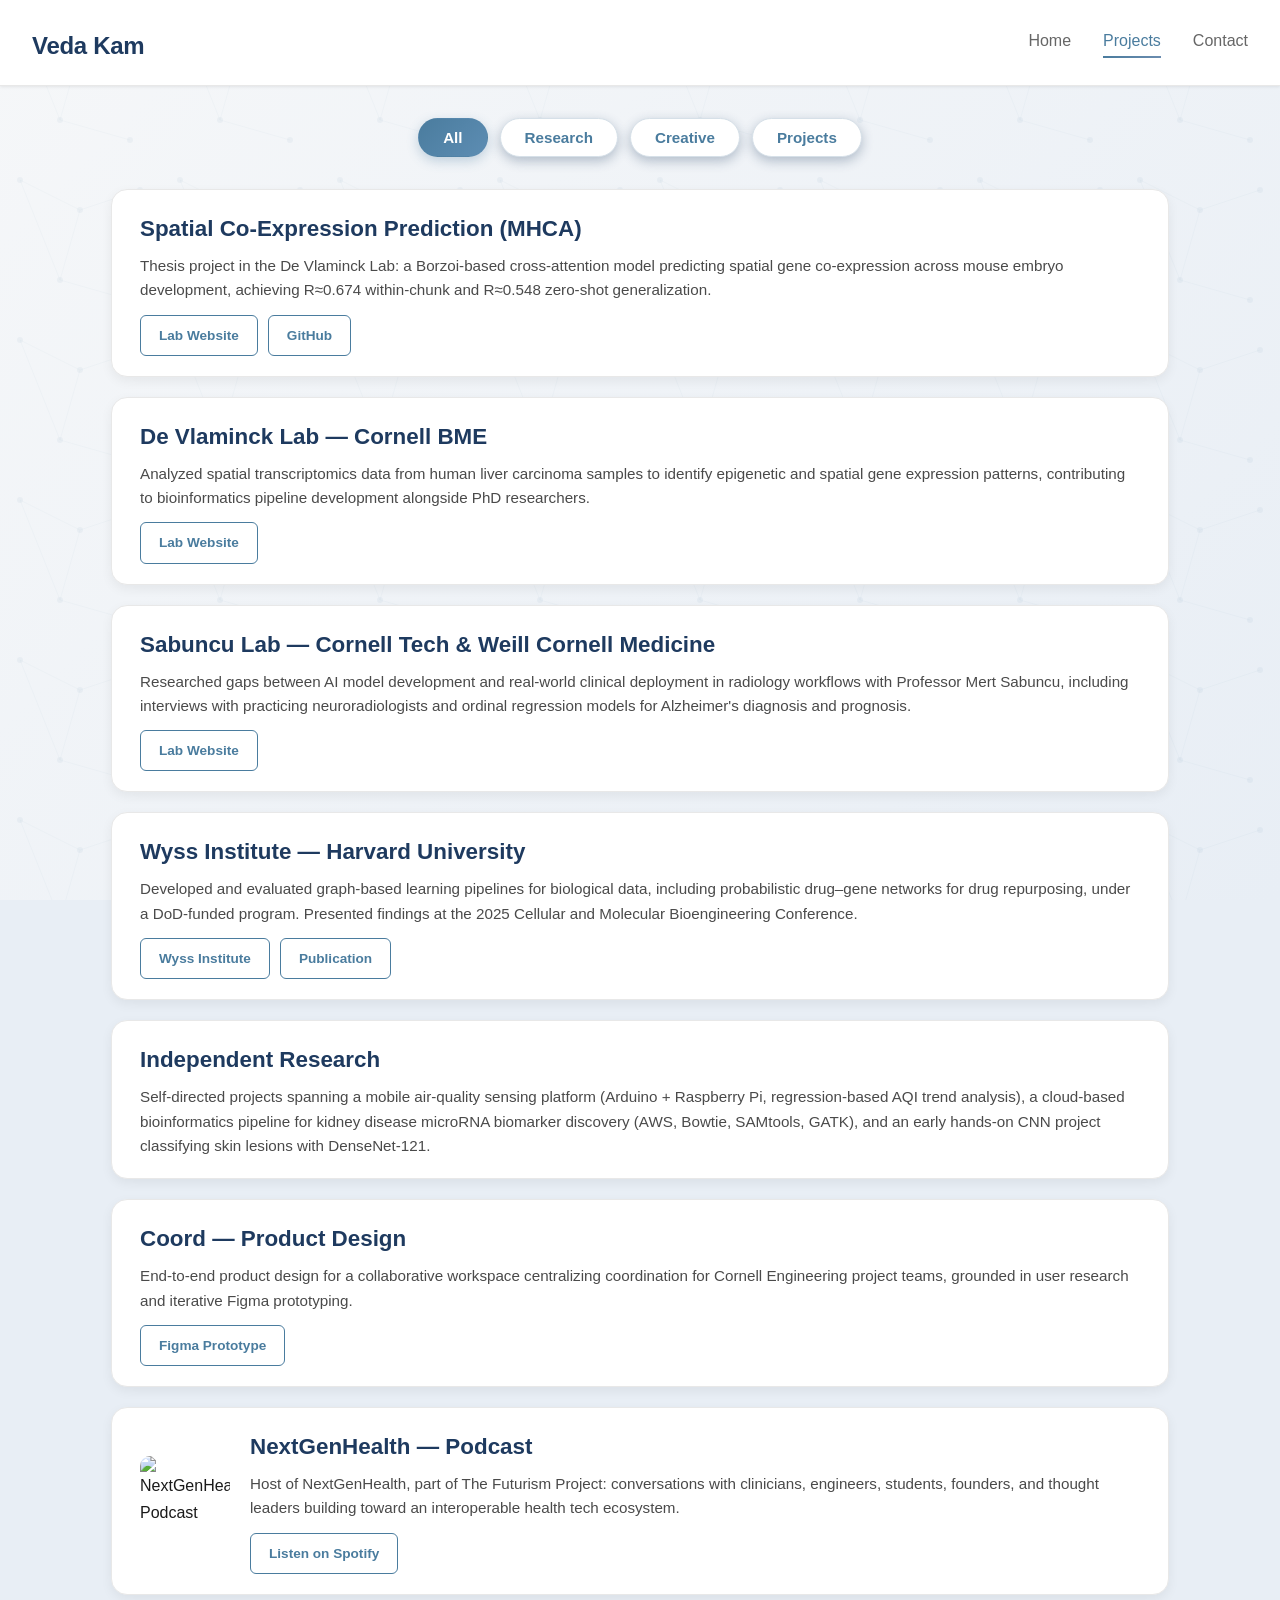
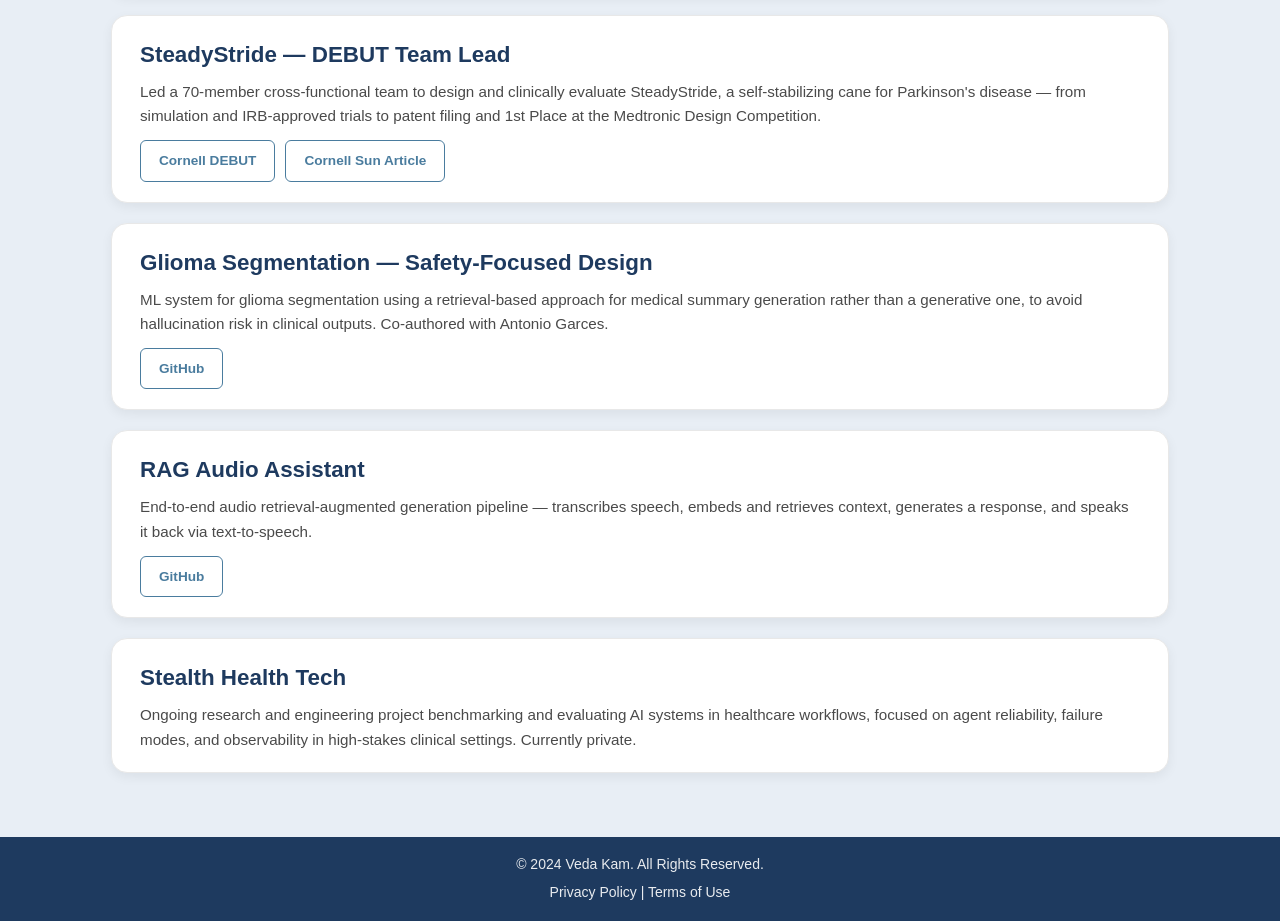
==== commit 8d228cb3: "update projects format" ====
--- a/projects.html
+++ b/projects.html
@@ -9,7 +9,7 @@
     <link rel="stylesheet" href="styles/site.css">
 </head>
 
-<body>
+<body class="projects-page">
     <header>
         <div class="navbar">
             <h1 class="navbar-title">Veda Kam</h1>
@@ -30,586 +30,148 @@
 
     <div class="cards-container">
 
-        <!-- Spatial Co-Expression Prediction (MHCA Thesis) Card -->
+        <!-- Spatial Co-Expression Prediction (MHCA Thesis) -->
         <div class="card" data-category="research">
-            <div class="text-section-project">
-                <h2>Spatial Co-Expression Prediction (MHCA)</h2>
-                <p>
-                    Core thesis project: a Borzoi-based cross-attention model predicting
-                    pairwise spatial gene co-expression across mouse embryo development,
-                    achieving R≈0.674 within-chunk and R≈0.548 in zero-shot generalization —
-                    with a structured high-error gene module pattern as the key scientific finding.
-                </p>
-                <button id="learn-more-thesis">Learn More</button>
-            </div>
-            <div class="image-section-project">
-                <img src="images/CMBEPoster.png" alt="2025 CMBE Poster" class="projects-pictures">
-                <figure class="caption-section">
-                    <figcaption>2025 Cellular and Molecular Bioengineering Conference Poster</figcaption>
-                    <figcaption>Generated by Veda Kam, © 2024. All rights reserved.</figcaption>
-                </figure>
+            <h2>Spatial Co-Expression Prediction (MHCA)</h2>
+            <p>
+                Thesis project in the De Vlaminck Lab: a Borzoi-based cross-attention model predicting
+                spatial gene co-expression across mouse embryo development, achieving R≈0.674 within-chunk
+                and R≈0.548 zero-shot generalization.
+            </p>
+            <div class="link-buttons">
+                <a href="https://devlaminck.bme.cornell.edu/" target="_blank" rel="noopener noreferrer" class="btn-link">Lab Website</a>
+                <a href="https://github.com/VedaKam" target="_blank" rel="noopener noreferrer" class="btn-link">GitHub</a>
             </div>
         </div>
 
-        <!-- Research Experience Card (De Vlaminck / Sabuncu / Wyss) -->
+        <!-- De Vlaminck Lab -->
         <div class="card" data-category="research">
-            <div class="text-section-project">
-                <h2>Research Experience</h2>
-                <p>
-                    Spatial transcriptomics in the De Vlaminck Lab, AI-and-radiology deployment
-                    research with Professor Mert Sabuncu, and drug-gene network research at
-                    Harvard's Wyss Institute — spanning bioinformatics pipelines, clinical AI
-                    evaluation, and graph-based learning for drug repurposing.
-                </p>
-                <button id="learn-more-research">Learn More</button>
-            </div>
-            <div class="image-section-project">
-                <img src="images/PCA-Plot.png" alt="Research Experience" class="projects-pictures">
-                <figure class="caption-section">
-                    <figcaption>De Vlaminck Lab · Sabuncu Lab · Wyss Institute</figcaption>
-                </figure>
+            <h2>De Vlaminck Lab — Cornell BME</h2>
+            <p>
+                Analyzed spatial transcriptomics data from human liver carcinoma samples to identify
+                epigenetic and spatial gene expression patterns, contributing to bioinformatics pipeline
+                development alongside PhD researchers.
+            </p>
+            <div class="link-buttons">
+                <a href="https://devlaminck.bme.cornell.edu/" target="_blank" rel="noopener noreferrer" class="btn-link">Lab Website</a>
             </div>
         </div>
 
-        <!-- Independent Research Card -->
+        <!-- Sabuncu Lab -->
         <div class="card" data-category="research">
-            <div class="text-section-project">
-                <h2>Independent Research</h2>
-                <p>
-                    Designed and built end-to-end hardware and machine learning systems spanning
-                    smart sensing, computational genomics, and healthcare operations, with a
-                    focus on real-world impact.
-                </p>
-                <button id="learn-more-independent">Learn More</button>
-            </div>
-            <div class="image-section-project">
-                <img src="images/MUSS.png" alt="Independent Research" class="projects-pictures">
-                <figure class="caption-section">
-                    <figcaption>End-to-End ML Systems for Healthcare & Smart Cities</figcaption>
-                </figure>
+            <h2>Sabuncu Lab — Cornell Tech & Weill Cornell Medicine</h2>
+            <p>
+                Researched gaps between AI model development and real-world clinical deployment in
+                radiology workflows with Professor Mert Sabuncu, including interviews with practicing
+                neuroradiologists and ordinal regression models for Alzheimer's diagnosis and prognosis.
+            </p>
+            <div class="link-buttons">
+                <a href="https://sabuncu.engineering.cornell.edu/" target="_blank" rel="noopener noreferrer" class="btn-link">Lab Website</a>
             </div>
         </div>
 
-        <!-- Coord (Creative) -->
-        <div class="card" data-category="creative">
-            <div class="text-section-project">
-                <h2>Coord — Product Design</h2>
-                <p>
-                    Led end-to-end product design for Coord, a collaborative workspace
-                    for engineering project teams, grounded in user research, system
-                    constraints, and iterative prototyping to improve coordination,
-                    visibility, and decision-making.
-                </p>
-                <button id="learn-more-design">Learn More</button>
-            </div>
-            <div class="image-section-project">
-                <img src="images/Coord.png" alt="Coord Design Project" class="projects-pictures">
-                <figure class="caption-section">
-                    <figcaption>Coord — Collaborative Workspace Prototype</figcaption>
-                </figure>
+        <!-- Wyss Institute -->
+        <div class="card" data-category="research">
+            <h2>Wyss Institute — Harvard University</h2>
+            <p>
+                Developed and evaluated graph-based learning pipelines for biological data, including
+                probabilistic drug–gene networks for drug repurposing, under a DoD-funded program.
+                Presented findings at the 2025 Cellular and Molecular Bioengineering Conference.
+            </p>
+            <div class="link-buttons">
+                <a href="https://wyss.harvard.edu/" target="_blank" rel="noopener noreferrer" class="btn-link">Wyss Institute</a>
+                <a href="https://pubs.aip.org/aip/apb/article/9/4/040902/3375237" target="_blank" rel="noopener noreferrer" class="btn-link">Publication</a>
             </div>
         </div>
 
-        <!-- NextGenHealth Podcast (Creative) -->
+        <!-- Independent Research -->
+        <div class="card" data-category="research">
+            <h2>Independent Research</h2>
+            <p>
+                Self-directed projects spanning a mobile air-quality sensing platform (Arduino + Raspberry Pi,
+                regression-based AQI trend analysis), a cloud-based bioinformatics pipeline for kidney disease
+                microRNA biomarker discovery (AWS, Bowtie, SAMtools, GATK), and an early hands-on CNN project
+                classifying skin lesions with DenseNet-121.
+            </p>
+        </div>
+
+        <!-- Coord -->
         <div class="card" data-category="creative">
-            <div class="text-section-project">
-                <h2>NextGenHealth — Podcast</h2>
-                <p>
-                    Host of NextGenHealth, part of The Futurism Project: conversations with
-                    clinicians, engineers, students, founders, and thought leaders working
-                    toward an interoperable health tech ecosystem.
-                </p>
-                <button id="learn-more-podcast">Learn More</button>
-            </div>
-            <div class="image-section-project">
-                <img src="images/Photo.png" alt="NextGenHealth Podcast" class="projects-pictures">
-                <figure class="caption-section">
-                    <figcaption>NextGenHealth — hosted by Veda Kam</figcaption>
-                </figure>
+            <h2>Coord — Product Design</h2>
+            <p>
+                End-to-end product design for a collaborative workspace centralizing coordination for
+                Cornell Engineering project teams, grounded in user research and iterative Figma prototyping.
+            </p>
+            <div class="link-buttons">
+                <a href="https://www.figma.com/proto/qXO0OK2MeyxtNqnTkJMnkd/INFO-3450-A4-Group?node-id=0-1&p=f&viewport=466%2C1017%2C0.04&t=frchquhAh4Hzo1c7-0&scaling=scale-down&content-scaling=fixed&starting-point-node-id=29%3A1849" target="_blank" rel="noopener noreferrer" class="btn-link">Figma Prototype</a>
             </div>
         </div>
 
-        <!-- SteadyStride / DEBUT (Projects) -->
-        <div class="card" data-category="projects">
-            <div class="text-section-project">
-                <h2>SteadyStride — DEBUT Team Lead</h2>
+        <!-- NextGenHealth Podcast -->
+        <div class="card card-with-image" data-category="creative">
+            <img src="images/NextGenHealth-Cover.png" alt="NextGenHealth Podcast" class="podcast-thumb">
+            <div class="card-text">
+                <h2>NextGenHealth — Podcast</h2>
                 <p>
-                    Led a 70-member, cross-functional product development team (R&amp;D, economics, operations)
-                    to design and clinically evaluate SteadyStride, a self-stabilizing cane for Parkinson’s disease.
-                    The project advanced from simulation and IRB-approved trials to patent filing and national awards.
+                    Host of NextGenHealth, part of The Futurism Project: conversations with clinicians,
+                    engineers, students, founders, and thought leaders building toward an interoperable
+                    health tech ecosystem.
                 </p>
-                <button id="learn-more-debut">Learn More</button>
-            </div>
-            <div class="image-section-project">
-                <img src="images/SteadyStrideLogo.png" alt="SteadyStride Cane" class="projects-pictures">
-                <figure class="caption-section">
-                    <figcaption>
-                        1st Place — Medtronic Design Competition & NIH/NBIB VentureWell
-                    </figcaption>
-                </figure>
+                <div class="link-buttons">
+                    <a href="https://open.spotify.com/show/7M3BksR4SftrhszeysT2jd?si=114711a29582452e" target="_blank" rel="noopener noreferrer" class="btn-link">Listen on Spotify</a>
+                </div>
             </div>
         </div>
 
-        <!-- Glioma Segmentation (Projects) -->
+        <!-- SteadyStride / DEBUT -->
         <div class="card" data-category="projects">
-            <div class="text-section-project">
-                <h2>Glioma Segmentation — Safety-Focused Design</h2>
-                <p>
-                    ML system for glioma segmentation using a retrieval-based approach for
-                    medical summary generation, rather than a generative one — deliberately
-                    chosen to avoid hallucination risk in safety-critical clinical outputs.
-                </p>
-                <button id="learn-more-glioma">Learn More</button>
-            </div>
-            <div class="image-section-project">
-                <img src="images/UNet.png" alt="Glioma Segmentation" class="projects-pictures">
-                <figure class="caption-section">
-                    <figcaption>Retrieval-based interpretable medical AI</figcaption>
-                </figure>
+            <h2>SteadyStride — DEBUT Team Lead</h2>
+            <p>
+                Led a 70-member cross-functional team to design and clinically evaluate SteadyStride, a
+                self-stabilizing cane for Parkinson's disease — from simulation and IRB-approved trials
+                to patent filing and 1st Place at the Medtronic Design Competition.
+            </p>
+            <div class="link-buttons">
+                <a href="https://cornelldebut.org/" target="_blank" rel="noopener noreferrer" class="btn-link">Cornell DEBUT</a>
+                <a href="https://www.cornellsun.com/article/2024/10/cornell-debut-earns-prizes-at-biomedical-engineering-society-meeting" target="_blank" rel="noopener noreferrer" class="btn-link">Cornell Sun Article</a>
             </div>
         </div>
 
-        <!-- RAG Audio / Fish Audio (Projects) -->
+        <!-- Glioma Segmentation -->
         <div class="card" data-category="projects">
-            <div class="text-section-project">
-                <h2>RAG Audio Assistant</h2>
-                <p>
-                    An audio retrieval-augmented generation pipeline: transcribes speech,
-                    embeds and retrieves relevant context, generates a response, and speaks
-                    it back using text-to-speech — built as a resume project for a Fish
-                    Audio internship application.
-                </p>
-                <button id="learn-more-ragaudio">Learn More</button>
-            </div>
-            <div class="image-section-project">
-                <img src="images/CAD.png" alt="RAG Audio Assistant" class="projects-pictures">
-                <figure class="caption-section">
-                    <figcaption>Transcribe → Embed → Retrieve → Generate → Speak</figcaption>
-                </figure>
+            <h2>Glioma Segmentation — Safety-Focused Design</h2>
+            <p>
+                ML system for glioma segmentation using a retrieval-based approach for medical summary
+                generation rather than a generative one, to avoid hallucination risk in clinical outputs.
+                Co-authored with Antonio Garces.
+            </p>
+            <div class="link-buttons">
+                <a href="https://github.com/VedaKam" target="_blank" rel="noopener noreferrer" class="btn-link">GitHub</a>
             </div>
         </div>
 
-        <!-- Stealth Health Tech (Projects) -->
+        <!-- RAG Audio -->
         <div class="card" data-category="projects">
-            <div class="text-section-project">
-                <h2>Stealth Health Tech</h2>
-                <p>
-                    Research-focused project exploring evaluation and benchmarking methods
-                    for AI systems in healthcare settings, with emphasis on reliability,
-                    observability, and failure modes.
-                </p>
-                <button id="learn-more-stealth">Learn More</button>
-            </div>
-            <div class="image-section-project">
-                <img src="images/Programming.jpg" alt="Stealth Health Tech" class="projects-pictures">
-                <figure class="caption-section">
-                    <figcaption>AI Evaluation & Healthcare Systems</figcaption>
-                </figure>
+            <h2>RAG Audio Assistant</h2>
+            <p>
+                End-to-end audio retrieval-augmented generation pipeline — transcribes speech, embeds and
+                retrieves context, generates a response, and speaks it back via text-to-speech.
+            </p>
+            <div class="link-buttons">
+                <a href="https://github.com/VedaKam" target="_blank" rel="noopener noreferrer" class="btn-link">GitHub</a>
             </div>
         </div>
 
-    </div>
-
-
-    <!-- ========================= -->
-    <!-- Modal: Spatial Co-Expression Prediction (MHCA) -->
-    <!-- ========================= -->
-
-    <div id="modal-thesis" class="modal hidden">
-    <div class="modal-content">
-        <button id="modal-thesis-close" class="modal-close">&times;</button>
-        <h2>Spatial Co-Expression Prediction (MHCA)</h2>
-
-        <h3>Overview</h3>
-        <p>
-            Core thesis project in the De Vlaminck Lab at Cornell: a co-expression prediction
-            model using Borzoi gene embeddings (4096 tokens × 1536 dimensions) fed through
-            bidirectional cross-attention, predicting pairwise co-expression across 16 spatial
-            RNA tracks from mouse embryo development (E9.5–E16.5).
-        </p>
-
-        <h3>Results</h3>
-        <p>
-            Achieved Pearson R≈0.674 within-chunk and R≈0.548 in zero-shot generalization.
-            The most scientifically generative finding was a structured high-error gene module
-            pattern, hypothesized to involve epigenetic regulation — motivating a three-part
-            thesis structure: (1) mechanistic characterization of the generalization gap via
-            attention attribution, (2) biological annotation of difficult-to-predict gene
-            modules against ENCODE chromatin state data, and (3) multimodal intervention using
-            Borzoi-predicted ATAC track outputs as auxiliary input.
-        </p>
-    </div>
-    </div>
-
-    <!-- ========================= -->
-    <!-- Modal: Research Experience -->
-    <!-- ========================= -->
-
-    <div id="modal-research" class="modal hidden">
-    <div class="modal-content">
-        <button id="modal-research-close" class="modal-close">&times;</button>
-        <h2>Research Experience</h2>
-
-        <h3>De Vlaminck Lab — Cornell Meinig School of Biomedical Engineering</h3>
-        <p>
-            Analyzed spatial transcriptomics data from human liver carcinoma samples
-            to identify epigenetic and spatial gene expression patterns. Contributed
-            to the development and optimization of bioinformatics analysis pipelines
-            in collaboration with PhD researchers.
-        </p>
-
-        <h3>Sabuncu Lab — Cornell Tech & Weill Cornell Medicine</h3>
-        <p>
-            Initiated research focused on gaps between AI model development and
-            real-world clinical deployment in radiology workflows, with Professor
-            Mert Sabuncu. Conducted interviews with practicing neuroradiologists to
-            inform evaluation criteria and system design. Supported research on
-            ordinal regression models for Alzheimer’s disease diagnosis and prognosis.
-        </p>
-
-        <h3>Wyss Institute for Biologically Inspired Engineering — Harvard University (Summer 2024)</h3>
-        <p>
-            Developed and evaluated graph-based learning pipelines for biological
-            data, including probabilistic drug–gene networks for drug repurposing.
-            Explored the use of NVIDIA open-source tooling for biological foundation
-            models and prepared technical materials for research translation and
-            collaboration.
-        </p>
-
-        <p>
-            Additional work includes analysis of anesthesia-induced Xenopus models
-            under a Department of Defense–funded project, integration of in situ
-            spatial sequencing data, and modeling of biological pathways using
-            Python and R.
-        </p>
-
-        <p>
-            Presented findings at the 2025 Cellular and Molecular Bioengineering
-            Conference.
-        </p>
-    </div>
-    </div>
-
-    <!-- ========================= -->
-    <!-- Modal: Glioma Segmentation -->
-    <!-- ========================= -->
-
-    <div id="modal-glioma" class="modal hidden">
-        <div class="modal-content">
-            <button id="modal-glioma-close" class="modal-close">&times;</button>
-            <h2>Glioma Segmentation — Safety-Focused Design</h2>
-
-            <h3>Overview</h3>
+        <!-- Stealth Health Tech -->
+        <div class="card" data-category="projects">
+            <h2>Stealth Health Tech</h2>
             <p>
-                An ML system for glioma segmentation built around a deliberate safety choice:
-                using a retrieval-based approach for generating medical summaries, rather than
-                a generative language model, to avoid hallucination risk in safety-critical
-                clinical outputs. Co-authored with Antonio Garces.
-            </p>
-
-            <h3>Why Retrieval, Not Generation</h3>
-            <p>
-                Generative summarization is prone to hallucinating clinically plausible but
-                incorrect details — an unacceptable failure mode in a medical context.
-                A retrieval-based design constrains outputs to grounded, verifiable source
-                content, trading some fluency for interpretability and auditability.
-            </p>
-
-            <h3>Related Work</h3>
-            <p>
-                This project connects to a second, in-progress effort: a clinician-in-the-loop
-                benchmarking engine for medical AI validation, informed by published research
-                on scalable oversight and alignment evaluation.
+                Ongoing research and engineering project benchmarking and evaluating AI systems in
+                healthcare workflows, focused on agent reliability, failure modes, and observability
+                in high-stakes clinical settings. Currently private.
             </p>
         </div>
-    </div>
 
-    <!-- ========================= -->
-    <!-- Modal: RAG Audio Assistant -->
-    <!-- ========================= -->
-
-    <div id="modal-ragaudio" class="modal hidden">
-        <div class="modal-content">
-            <button id="modal-ragaudio-close" class="modal-close">&times;</button>
-            <h2>RAG Audio Assistant</h2>
-
-            <h3>Overview</h3>
-            <p>
-                An end-to-end audio retrieval-augmented generation pipeline, built as a
-                resume-strengthening project for a Fish Audio internship application.
-            </p>
-
-            <h3>Pipeline</h3>
-            <p>
-                Transcribes incoming speech, embeds and retrieves relevant context, generates
-                a response using an LLM, and speaks the response back using text-to-speech —
-                a full transcribe → embed → retrieve → generate → speak loop.
-            </p>
-        </div>
-    </div>
-
-    <!-- ========================= -->
-    <!-- Modal: NextGenHealth Podcast -->
-    <!-- ========================= -->
-
-    <div id="modal-podcast" class="modal hidden">
-        <div class="modal-content">
-            <button id="modal-podcast-close" class="modal-close">&times;</button>
-            <h2>NextGenHealth</h2>
-
-            <h3>About</h3>
-            <p>
-                Part of The Futurism Project. NextGenHealth brings together clinicians,
-                engineers, students, thought leaders, and founders to talk through what it
-                takes to build the next generation of health tech — with an emphasis on
-                interoperability across the fragmented healthcare system.
-            </p>
-        </div>
-    </div>
-
-    <!-- ========================= -->
-    <!-- Modal: Stealth Health Tech -->
-    <!-- ========================= -->
-
-    <div id="modal-stealth" class="modal hidden">
-        <div class="modal-content">
-            <button id="modal-stealth-close" class="modal-close">&times;</button>
-            <h2>Stealth Health Tech</h2>
-
-            <h3>Project Overview</h3>
-            <p>
-                This is an ongoing research and engineering project focused on the
-                benchmarking and evaluation of AI systems in healthcare workflows.
-                The work centers on how AI agents behave under realistic clinical
-                constraints, rather than on deploying end-user products.
-            </p>
-
-            <h3>Technical Focus</h3>
-            <p>
-                The project investigates methods for evaluating AI-assisted clinical
-                tasks, including agent reliability, failure modes, and observability.
-                Emphasis is placed on designing evaluation frameworks that make model
-                behavior auditable and defensible in high-stakes settings.
-            </p>
-
-            <h3>Current Status</h3>
-            <p>
-                The project is in active development and remains private while core
-                evaluation infrastructure and experimental design are being refined.
-                Select components and insights may be shared publicly once the
-                framework reaches a stable and reproducible state.
-            </p>
-
-            <h3>Motivation</h3>
-            <p>
-                Many healthcare AI systems are assessed primarily on performance
-                metrics that do not capture real-world failure modes. This project
-                aims to bridge that gap by focusing on evaluation, interpretability,
-                and system-level accountability rather than model outputs alone.
-            </p>
-        </div>
-    </div>
-
-    <!-- ========================= -->
-    <!-- Modal: Cornell DEBUT / SteadyStride -->
-    <!-- ========================= -->
-
-    <div id="modal-debut" class="modal hidden">
-        <div class="modal-content">
-            <button id="modal-debut-close" class="modal-close">&times;</button>
-            <h2>Cornell DEBUT — SteadyStride</h2>
-
-            <h3>Leadership & Scope</h3>
-            <p>
-                Served as Team Lead for Cornell DEBUT, coordinating a 70-member cross-functional organization
-                spanning four R&D teams, economics, and operations. I set technical direction, managed
-                inter-team dependencies, and acted as the primary interface for external stakeholders,
-                including clinicians, manufacturers, and grant providers.
-            </p>
-
-            <h3>Problem & Role</h3>
-            <p>
-                Following market discovery identifying gait instability driven by hand tremors, I was recruited
-                to lead the alpha prototype design. I owned system-level decisions across mechanical modeling,
-                prototyping, testing methodology, and external presentation.
-            </p>
-
-            <h3>Mechanical Modeling & Simulation</h3>
-            <p>
-                Modeled a tuned-mass damper system using a 300+ line MATLAB simulation, solving the governing ODEs
-                of Parkinsonian tremor response. The simulation explored discrete mass–spring configurations to
-                minimize residual displacement and informed final component selection.
-            </p>
-
-            <h3>Prototype Design & Assembly</h3>
-            <p>
-                Designed the damper assembly and stabilizing base in Fusion360, optimizing for tremor dampening,
-                ground contact, and manufacturability. Components were sourced from McMaster-Carr and fabricated
-                via FDM printing, resulting in a functional alpha prototype integrated with a standard cane.
-            </p>
-
-            <h3>Clinical Testing (IRB-Approved)</h3>
-            <p>
-                Led IRB approval and clinical testing at SUNY Cortland’s Biomechanics Lab. Developed custom
-                accelerometer-based testing equipment and analyzed over 80,000 data points in MATLAB.
-                Patient trials demonstrated a ~12–15% reduction in hand tremor amplitude for the majority
-                of participants.
-            </p>
-
-            <h3>Productization & External Presentation</h3>
-            <p>
-                Transitioned the research prototype into a minimum viable product by redesigning components
-                with DFM and supply-chain constraints in mind. Led the investor pitch deck and presentation
-                for the Medtronic × BMES Student Design Competition, earning 1st Place ($2,500).
-            </p>
-
-            <h3>Artifacts</h3>
-            <ul>
-                <li>Pitch Deck (PDF)</li>
-                <li>VentureWell / NIH Report (PDF)</li>
-                <li>Research Poster (PDF)</li>
-                <li>MATLAB Simulation Code</li>
-                <li>Microcontroller Sampling Code (Python)</li>
-            </ul>
-        </div>
-    </div>
-
-    <!-- ========================= -->
-    <!-- Modal: Design (Coord) -->
-    <!-- ========================= -->
-
-    <div id="modal-design" class="modal hidden">
-        <div class="modal-content">
-            <button id="modal-design-close" class="modal-close">&times;</button>
-            <h2>Coord — Product Design</h2>
-
-            <h3>Coord — Collaborative Workspace for Engineering Teams</h3>
-            <p>
-                Coord is a research-driven product design project focused on
-                centralizing coordination for Cornell Engineering project teams.
-                The core problem identified through user research was fragmentation
-                across tools (Slack, spreadsheets, notes), which led to loss of
-                visibility, inefficient task delegation, and increased cognitive
-                load for team leads.
-            </p>
-
-            <h3>Problem Framing & User Research</h3>
-            <p>
-                Conducted interviews, surveys, and usability testing with engineering
-                project team members and leads. Research revealed that team leads
-                spend disproportionate time coordinating logistics rather than
-                leading technical work. This informed a primary persona (“Amy”),
-                whose goals emphasized rapid situational awareness, task delegation,
-                and workload management across subteams.
-            </p>
-
-            <h3>System Design & Information Architecture</h3>
-            <p>
-                Designed the product around a clear hierarchy from global overview
-                to subteam-level actions, minimizing cognitive overload while
-                preserving visibility. Core system components include a Home
-                Dashboard for progress health checks, a Tasks module for delegation
-                and tracking, a Gantt-style Timeline for dependency visualization,
-                and a Pulse system for monitoring team capacity and constraints.
-            </p>
-
-            <h3>Key Design Decisions</h3>
-            <p>
-                Interface and interaction decisions were grounded in usability
-                principles such as visibility of system status, match between system
-                and real-world workflows, and user control. Examples include
-                color-coded progress indicators, editable subteam structures,
-                Gantt-based timelines for parallel task scanning, and workload-focused
-                pulse inputs rather than abstract mood tracking.
-            </p>
-
-            <h3>Prototyping & Evaluation</h3>
-            <p>
-                Built a high-fidelity interactive prototype in Figma to evaluate
-                navigation clarity, information hierarchy, and task flow. User
-                testing informed refinements in terminology, navigation consistency,
-                and visual affordances for interactivity. Features such as AI-driven
-                task recommendations were intentionally scoped as decision-support
-                tools rather than automated actions.
-            </p>
-
-            <h3>Outcome</h3>
-            <p>
-                The final prototype demonstrates a cohesive coordination system
-                designed to reduce friction, improve awareness across subteams, and
-                support better decision-making under real-world constraints. This
-                project strengthened my approach to designing systems that balance
-                usability, scalability, and interpretability.
-            </p>
-
-            <div class="figma-links">
-            <br>
-            <a href="https://www.figma.com/proto/qXO0OK2MeyxtNqnTkJMnkd/INFO-3450-A4-Group?node-id=0-1&p=f&viewport=466%2C1017%2C0.04&t=frchquhAh4Hzo1c7-0&scaling=scale-down&content-scaling=fixed&starting-point-node-id=29%3A1849"
-            target="_blank" rel="noopener noreferrer" class="figma-link">
-                Launch Interactive Prototype →
-            </a>
-            </br>
-            </div>
-        </div>
-    </div>
-
-    <!-- ========================= -->
-    <!-- Modal: Independent Research -->
-    <!-- ========================= -->
-    <div id="modal-independent" class="modal hidden">
-        <div class="modal-content">
-            <button id="modal-independent-close" class="modal-close">&times;</button>
-            <h2>Independent Research</h2>
-
-            <p>
-                I’ve pursued independent, end-to-end research projects focused on applying
-                machine learning, sensing systems, and computational biology to real-world
-                healthcare and urban challenges. These projects emphasize system design,
-                data pipelines, and interpretable outputs rather than isolated models.
-            </p>
-
-            <h3>Mobile Urban Sensing System (Smart Cities & IoT)</h3>
-            <p>
-                Designed and built a mobile air-quality sensing platform integrating
-                low-cost chemical sensors, embedded systems (Arduino + Raspberry Pi),
-                real-time data ingestion, and a centralized dashboard. The system estimates
-                AQI levels, tracks pollutant exposure trends, and generates user-facing
-                recommendations using statistical modeling.
-            </p>
-            <ul>
-                <li>End-to-end pipeline: sensor → edge device → database → dashboard</li>
-                <li>Pollutants measured: CO, NO₂, NH₃</li>
-                <li>Applied regression models for trend analysis and recommendations</li>
-            </ul>
-
-            <h3>Precision Medicine for Kidney Disease (Computational Genomics)</h3>
-            <p>
-                Developed an automated, cloud-based bioinformatics pipeline for identifying
-                potential microRNA biomarkers for chronic kidney disease. The system abstracts
-                complex genomics workflows into an accessible, reproducible platform.
-            </p>
-            <ul>
-                <li>AWS-based workflow for large-scale genomic data</li>
-                <li>Genome alignment and variant calling using Bowtie, SAMtools, GATK</li>
-                <li>Generated VCF outputs as inputs for downstream ML-driven biomarker discovery</li>
-            </ul>
-
-            <h3>First Hands-On Neural Network (Medical Imaging)</h3>
-            <p>
-                An early, self-directed learning project: adapted PyTorch's CIFAR-10 tutorial
-                to a real dataset, fine-tuning a DenseNet-121 to classify skin lesion images
-                from HAM10000. Included lesion-level train/val/test splitting to avoid data
-                leakage between duplicate images, and experimentation with class-imbalance
-                handling. Not a production system — this is where the fundamentals of CNNs
-                and transfer learning were learned hands-on.
-            </p>
-
-            <p>
-                Collectively, these projects reflect my interest in building interpretable,
-                production-aware ML systems that bridge raw data, modeling, and real-world
-                decision-making.
-            </p>
-        </div>
     </div>
 
     <!-- ========================= -->
--- a/styles/site.css
+++ b/styles/site.css
@@ -204,10 +204,20 @@
 .cards-container {
     display: flex;
     flex-direction: column;
-    gap: 32px;
-    padding: 40px 48px;
+    gap: 20px;
+    padding: 32px 48px 64px;
     align-items: center;
-    background-color: #fafafa;
+}
+
+/* Graph-node background for projects page */
+body.projects-page {
+    background-color: #e8eef5;
+    background-image:
+        linear-gradient(135deg, rgba(250,250,250,0.75) 0%, rgba(232,238,245,0.75) 100%),
+        url("data:image/svg+xml,%3Csvg xmlns='http://www.w3.org/2000/svg' width='160' height='160' viewBox='0 0 160 160'%3E%3Cg fill='none' stroke='%234a7c9e' stroke-opacity='0.15' stroke-width='1'%3E%3Cline x1='20' y1='20' x2='80' y2='50'/%3E%3Cline x1='80' y1='50' x2='140' y2='30'/%3E%3Cline x1='80' y1='50' x2='60' y2='120'/%3E%3Cline x1='60' y1='120' x2='130' y2='140'/%3E%3Cline x1='20' y1='20' x2='60' y2='120'/%3E%3C/g%3E%3Cg fill='%234a7c9e' fill-opacity='0.25'%3E%3Ccircle cx='20' cy='20' r='3'/%3E%3Ccircle cx='80' cy='50' r='3'/%3E%3Ccircle cx='140' cy='30' r='3'/%3E%3Ccircle cx='60' cy='120' r='3'/%3E%3Ccircle cx='130' cy='140' r='3'/%3E%3C/g%3E%3C/svg%3E");
+    background-size: auto, 160px 160px;
+    background-repeat: repeat, repeat;
+    background-attachment: fixed, fixed;
 }
 
 /* Filter Bar */
@@ -217,7 +227,6 @@
     gap: 12px;
     padding: 32px 48px 0;
     flex-wrap: wrap;
-    background-color: #fafafa;
 }
 
 .filter-btn {
@@ -246,18 +255,77 @@
 
 .card {
     display: flex;
-    flex-direction: row;
-    justify-content: space-between;
-    align-items: center;
+    flex-direction: column;
+    align-items: flex-start;
     background-color: #fff;
-    border-radius: 20px;
+    border-radius: 16px;
     box-shadow: 0 4px 12px rgba(0, 0, 0, 0.06);
     border: 1px solid #e8e8e8;
-    overflow: hidden;
     width: 95%;
-    max-width: 1400px;
-    padding: 48px;
-    gap: 48px;
+    max-width: 1000px;
+    padding: 20px 28px;
+    gap: 6px;
+    transition: all 0.3s ease;
+}
+
+.card h2 {
+    font-family: -apple-system, BlinkMacSystemFont, 'Inter', sans-serif;
+    font-size: 1.4rem;
+    color: #1e3a5f;
+    font-weight: 600;
+    margin: 0;
+}
+
+.card p {
+    font-size: 0.95rem;
+    color: #4a4a4a;
+    line-height: 1.6;
+    margin: 0;
+}
+
+.card.card-with-image {
+    flex-direction: row;
+    align-items: center;
+    gap: 20px;
+}
+
+.card.card-with-image .card-text {
+    display: flex;
+    flex-direction: column;
+    gap: 6px;
+}
+
+.podcast-thumb {
+    width: 90px;
+    height: 90px;
+    border-radius: 10px;
+    object-fit: cover;
+    flex-shrink: 0;
+}
+
+.link-buttons {
+    display: flex;
+    gap: 10px;
+    margin-top: 6px;
+    flex-wrap: wrap;
+}
+
+.btn-link {
+    padding: 8px 18px;
+    font-size: 0.85rem;
+    font-weight: 600;
+    color: #4a7c9e;
+    background: #fff;
+    border: 1px solid #4a7c9e;
+    border-radius: 6px;
+    text-decoration: none;
+    transition: all 0.25s ease;
+}
+
+.btn-link:hover {
+    background: #4a7c9e;
+    color: #fff;
+}
     transition: all 0.3s ease;
 }
 
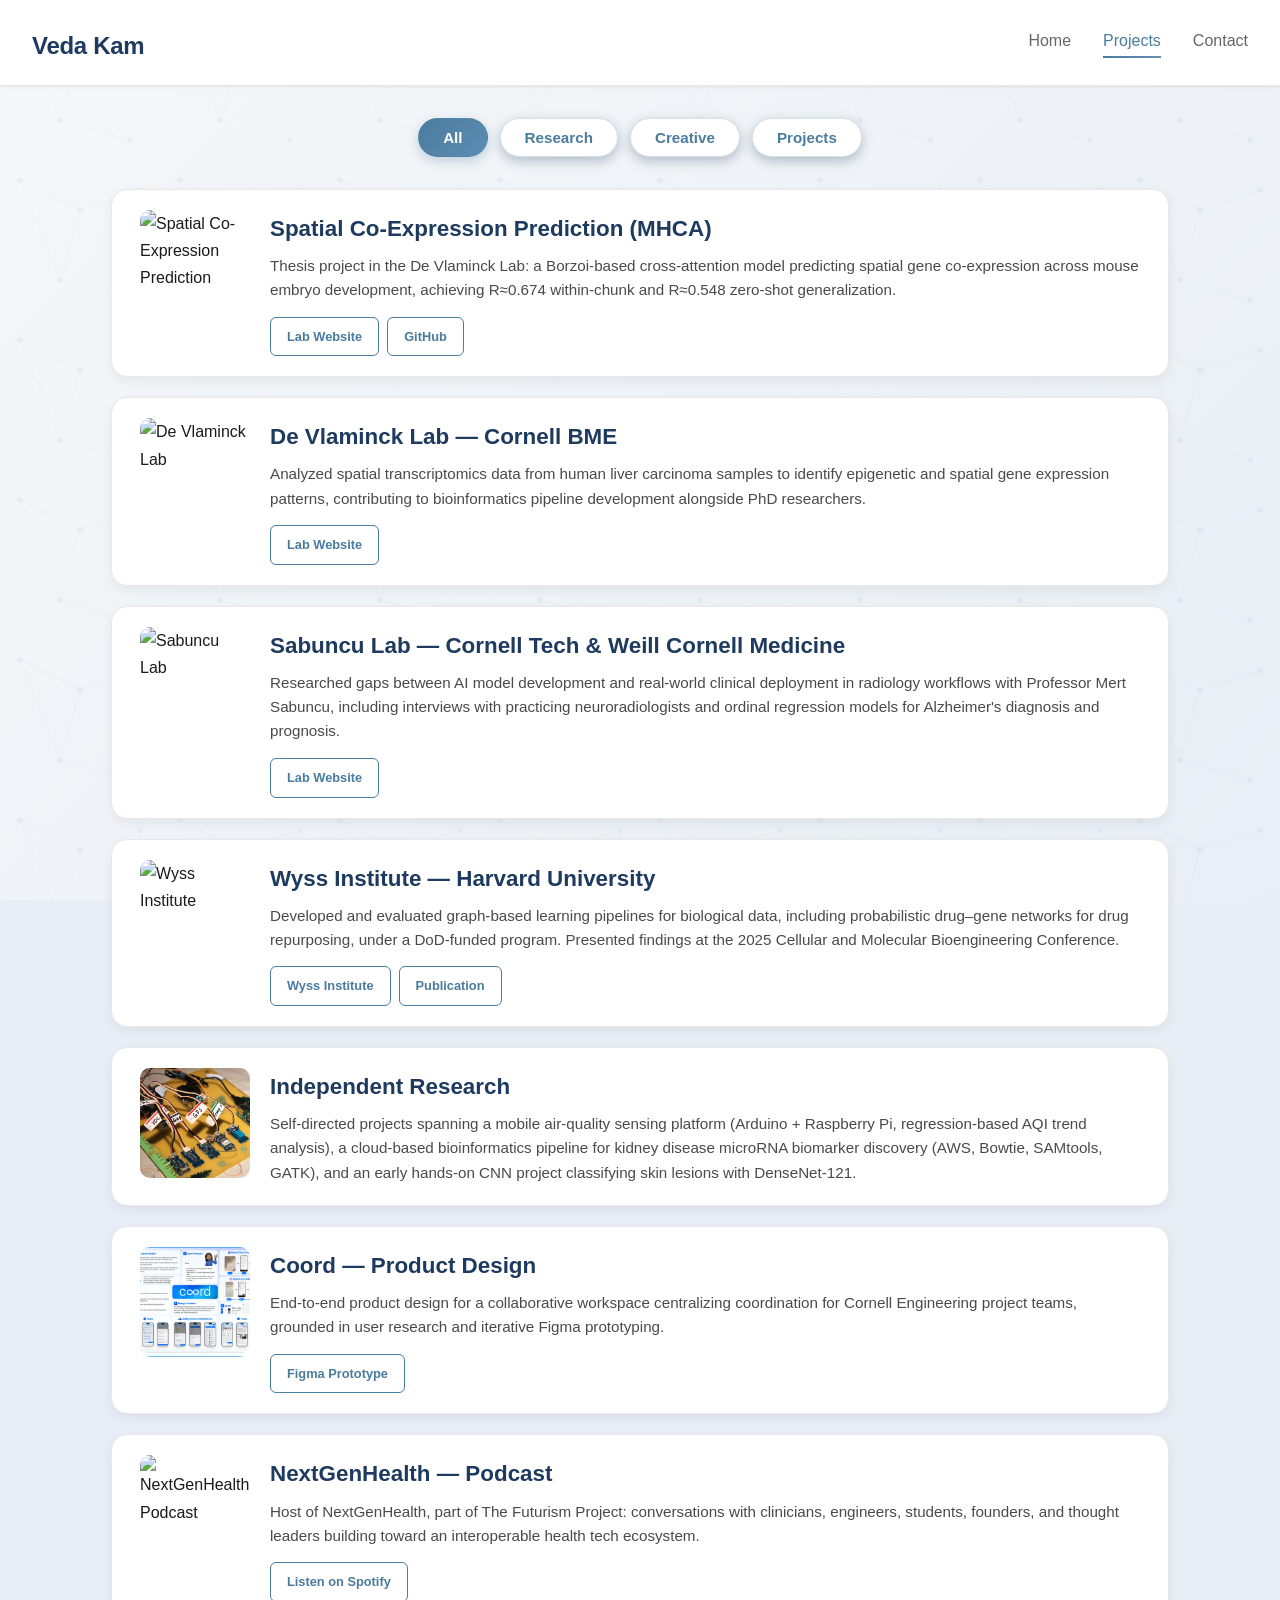
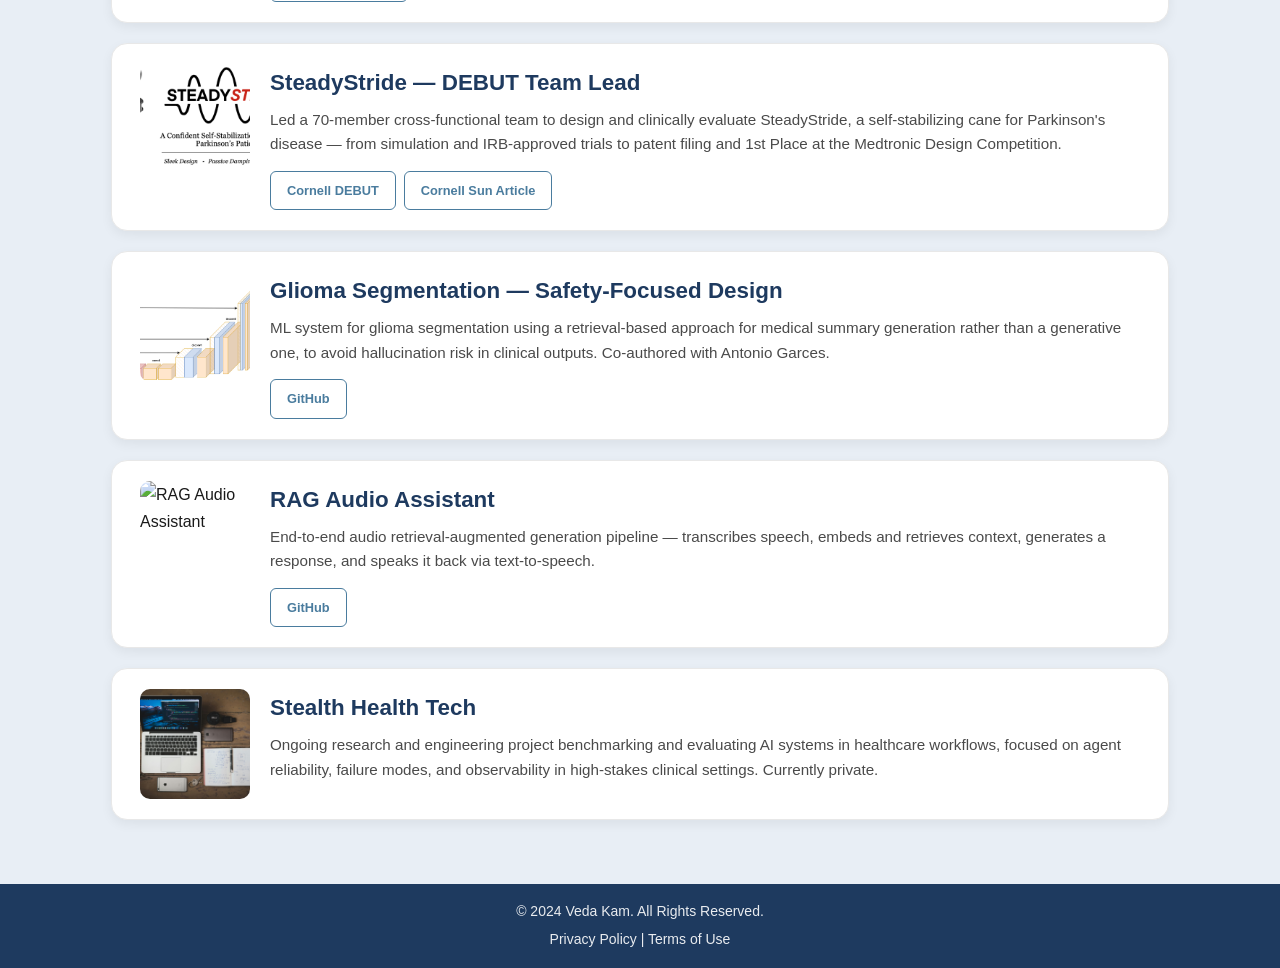
==== commit ab528bb0: "update backgrounds" ====
--- a/projects.html
+++ b/projects.html
@@ -32,84 +32,102 @@
 
         <!-- Spatial Co-Expression Prediction (MHCA Thesis) -->
         <div class="card" data-category="research">
-            <h2>Spatial Co-Expression Prediction (MHCA)</h2>
-            <p>
-                Thesis project in the De Vlaminck Lab: a Borzoi-based cross-attention model predicting
-                spatial gene co-expression across mouse embryo development, achieving R≈0.674 within-chunk
-                and R≈0.548 zero-shot generalization.
-            </p>
-            <div class="link-buttons">
-                <a href="https://devlaminck.bme.cornell.edu/" target="_blank" rel="noopener noreferrer" class="btn-link">Lab Website</a>
-                <a href="https://github.com/VedaKam" target="_blank" rel="noopener noreferrer" class="btn-link">GitHub</a>
+            <img src="images/CMBEPoster.png" alt="Spatial Co-Expression Prediction" class="card-thumb">
+            <div class="card-text">
+                <h2>Spatial Co-Expression Prediction (MHCA)</h2>
+                <p>
+                    Thesis project in the De Vlaminck Lab: a Borzoi-based cross-attention model predicting
+                    spatial gene co-expression across mouse embryo development, achieving R≈0.674 within-chunk
+                    and R≈0.548 zero-shot generalization.
+                </p>
+                <div class="link-buttons">
+                    <a href="https://devlaminck.bme.cornell.edu/" target="_blank" rel="noopener noreferrer" class="btn-link">Lab Website</a>
+                    <a href="https://github.com/VedaKam" target="_blank" rel="noopener noreferrer" class="btn-link">GitHub</a>
+                </div>
             </div>
         </div>
 
         <!-- De Vlaminck Lab -->
         <div class="card" data-category="research">
-            <h2>De Vlaminck Lab — Cornell BME</h2>
-            <p>
-                Analyzed spatial transcriptomics data from human liver carcinoma samples to identify
-                epigenetic and spatial gene expression patterns, contributing to bioinformatics pipeline
-                development alongside PhD researchers.
-            </p>
-            <div class="link-buttons">
-                <a href="https://devlaminck.bme.cornell.edu/" target="_blank" rel="noopener noreferrer" class="btn-link">Lab Website</a>
+            <img src="images/PCA-Plot.png" alt="De Vlaminck Lab" class="card-thumb">
+            <div class="card-text">
+                <h2>De Vlaminck Lab — Cornell BME</h2>
+                <p>
+                    Analyzed spatial transcriptomics data from human liver carcinoma samples to identify
+                    epigenetic and spatial gene expression patterns, contributing to bioinformatics pipeline
+                    development alongside PhD researchers.
+                </p>
+                <div class="link-buttons">
+                    <a href="https://devlaminck.bme.cornell.edu/" target="_blank" rel="noopener noreferrer" class="btn-link">Lab Website</a>
+                </div>
             </div>
         </div>
 
         <!-- Sabuncu Lab -->
         <div class="card" data-category="research">
-            <h2>Sabuncu Lab — Cornell Tech & Weill Cornell Medicine</h2>
-            <p>
-                Researched gaps between AI model development and real-world clinical deployment in
-                radiology workflows with Professor Mert Sabuncu, including interviews with practicing
-                neuroradiologists and ordinal regression models for Alzheimer's diagnosis and prognosis.
-            </p>
-            <div class="link-buttons">
-                <a href="https://sabuncu.engineering.cornell.edu/" target="_blank" rel="noopener noreferrer" class="btn-link">Lab Website</a>
+            <img src="images/Photo.png" alt="Sabuncu Lab" class="card-thumb">
+            <div class="card-text">
+                <h2>Sabuncu Lab — Cornell Tech & Weill Cornell Medicine</h2>
+                <p>
+                    Researched gaps between AI model development and real-world clinical deployment in
+                    radiology workflows with Professor Mert Sabuncu, including interviews with practicing
+                    neuroradiologists and ordinal regression models for Alzheimer's diagnosis and prognosis.
+                </p>
+                <div class="link-buttons">
+                    <a href="https://sabuncu.engineering.cornell.edu/" target="_blank" rel="noopener noreferrer" class="btn-link">Lab Website</a>
+                </div>
             </div>
         </div>
 
         <!-- Wyss Institute -->
         <div class="card" data-category="research">
-            <h2>Wyss Institute — Harvard University</h2>
-            <p>
-                Developed and evaluated graph-based learning pipelines for biological data, including
-                probabilistic drug–gene networks for drug repurposing, under a DoD-funded program.
-                Presented findings at the 2025 Cellular and Molecular Bioengineering Conference.
-            </p>
-            <div class="link-buttons">
-                <a href="https://wyss.harvard.edu/" target="_blank" rel="noopener noreferrer" class="btn-link">Wyss Institute</a>
-                <a href="https://pubs.aip.org/aip/apb/article/9/4/040902/3375237" target="_blank" rel="noopener noreferrer" class="btn-link">Publication</a>
+            <img src="images/BMES.JPEG" alt="Wyss Institute" class="card-thumb">
+            <div class="card-text">
+                <h2>Wyss Institute — Harvard University</h2>
+                <p>
+                    Developed and evaluated graph-based learning pipelines for biological data, including
+                    probabilistic drug–gene networks for drug repurposing, under a DoD-funded program.
+                    Presented findings at the 2025 Cellular and Molecular Bioengineering Conference.
+                </p>
+                <div class="link-buttons">
+                    <a href="https://wyss.harvard.edu/" target="_blank" rel="noopener noreferrer" class="btn-link">Wyss Institute</a>
+                    <a href="https://pubs.aip.org/aip/apb/article/9/4/040902/3375237" target="_blank" rel="noopener noreferrer" class="btn-link">Publication</a>
+                </div>
             </div>
         </div>
 
         <!-- Independent Research -->
         <div class="card" data-category="research">
-            <h2>Independent Research</h2>
-            <p>
-                Self-directed projects spanning a mobile air-quality sensing platform (Arduino + Raspberry Pi,
-                regression-based AQI trend analysis), a cloud-based bioinformatics pipeline for kidney disease
-                microRNA biomarker discovery (AWS, Bowtie, SAMtools, GATK), and an early hands-on CNN project
-                classifying skin lesions with DenseNet-121.
-            </p>
+            <img src="images/MUSS.png" alt="Independent Research" class="card-thumb">
+            <div class="card-text">
+                <h2>Independent Research</h2>
+                <p>
+                    Self-directed projects spanning a mobile air-quality sensing platform (Arduino + Raspberry Pi,
+                    regression-based AQI trend analysis), a cloud-based bioinformatics pipeline for kidney disease
+                    microRNA biomarker discovery (AWS, Bowtie, SAMtools, GATK), and an early hands-on CNN project
+                    classifying skin lesions with DenseNet-121.
+                </p>
+            </div>
         </div>
 
         <!-- Coord -->
         <div class="card" data-category="creative">
-            <h2>Coord — Product Design</h2>
-            <p>
-                End-to-end product design for a collaborative workspace centralizing coordination for
-                Cornell Engineering project teams, grounded in user research and iterative Figma prototyping.
-            </p>
-            <div class="link-buttons">
-                <a href="https://www.figma.com/proto/qXO0OK2MeyxtNqnTkJMnkd/INFO-3450-A4-Group?node-id=0-1&p=f&viewport=466%2C1017%2C0.04&t=frchquhAh4Hzo1c7-0&scaling=scale-down&content-scaling=fixed&starting-point-node-id=29%3A1849" target="_blank" rel="noopener noreferrer" class="btn-link">Figma Prototype</a>
+            <img src="images/Coord.png" alt="Coord" class="card-thumb">
+            <div class="card-text">
+                <h2>Coord — Product Design</h2>
+                <p>
+                    End-to-end product design for a collaborative workspace centralizing coordination for
+                    Cornell Engineering project teams, grounded in user research and iterative Figma prototyping.
+                </p>
+                <div class="link-buttons">
+                    <a href="https://www.figma.com/proto/qXO0OK2MeyxtNqnTkJMnkd/INFO-3450-A4-Group?node-id=0-1&p=f&viewport=466%2C1017%2C0.04&t=frchquhAh4Hzo1c7-0&scaling=scale-down&content-scaling=fixed&starting-point-node-id=29%3A1849" target="_blank" rel="noopener noreferrer" class="btn-link">Figma Prototype</a>
+                </div>
             </div>
         </div>
 
         <!-- NextGenHealth Podcast -->
-        <div class="card card-with-image" data-category="creative">
-            <img src="images/NextGenHealth-Cover.png" alt="NextGenHealth Podcast" class="podcast-thumb">
+        <div class="card" data-category="creative">
+            <img src="images/NextGenHealth-Cover.png" alt="NextGenHealth Podcast" class="card-thumb">
             <div class="card-text">
                 <h2>NextGenHealth — Podcast</h2>
                 <p>
@@ -125,51 +143,63 @@
 
         <!-- SteadyStride / DEBUT -->
         <div class="card" data-category="projects">
-            <h2>SteadyStride — DEBUT Team Lead</h2>
-            <p>
-                Led a 70-member cross-functional team to design and clinically evaluate SteadyStride, a
-                self-stabilizing cane for Parkinson's disease — from simulation and IRB-approved trials
-                to patent filing and 1st Place at the Medtronic Design Competition.
-            </p>
-            <div class="link-buttons">
-                <a href="https://cornelldebut.org/" target="_blank" rel="noopener noreferrer" class="btn-link">Cornell DEBUT</a>
-                <a href="https://www.cornellsun.com/article/2024/10/cornell-debut-earns-prizes-at-biomedical-engineering-society-meeting" target="_blank" rel="noopener noreferrer" class="btn-link">Cornell Sun Article</a>
+            <img src="images/SteadyStrideLogo.png" alt="SteadyStride" class="card-thumb">
+            <div class="card-text">
+                <h2>SteadyStride — DEBUT Team Lead</h2>
+                <p>
+                    Led a 70-member cross-functional team to design and clinically evaluate SteadyStride, a
+                    self-stabilizing cane for Parkinson's disease — from simulation and IRB-approved trials
+                    to patent filing and 1st Place at the Medtronic Design Competition.
+                </p>
+                <div class="link-buttons">
+                    <a href="https://cornelldebut.org/" target="_blank" rel="noopener noreferrer" class="btn-link">Cornell DEBUT</a>
+                    <a href="https://www.cornellsun.com/article/2024/10/cornell-debut-earns-prizes-at-biomedical-engineering-society-meeting" target="_blank" rel="noopener noreferrer" class="btn-link">Cornell Sun Article</a>
+                </div>
             </div>
         </div>
 
         <!-- Glioma Segmentation -->
         <div class="card" data-category="projects">
-            <h2>Glioma Segmentation — Safety-Focused Design</h2>
-            <p>
-                ML system for glioma segmentation using a retrieval-based approach for medical summary
-                generation rather than a generative one, to avoid hallucination risk in clinical outputs.
-                Co-authored with Antonio Garces.
-            </p>
-            <div class="link-buttons">
-                <a href="https://github.com/VedaKam" target="_blank" rel="noopener noreferrer" class="btn-link">GitHub</a>
+            <img src="images/UNet.png" alt="Glioma Segmentation" class="card-thumb">
+            <div class="card-text">
+                <h2>Glioma Segmentation — Safety-Focused Design</h2>
+                <p>
+                    ML system for glioma segmentation using a retrieval-based approach for medical summary
+                    generation rather than a generative one, to avoid hallucination risk in clinical outputs.
+                    Co-authored with Antonio Garces.
+                </p>
+                <div class="link-buttons">
+                    <a href="https://github.com/VedaKam" target="_blank" rel="noopener noreferrer" class="btn-link">GitHub</a>
+                </div>
             </div>
         </div>
 
         <!-- RAG Audio -->
         <div class="card" data-category="projects">
-            <h2>RAG Audio Assistant</h2>
-            <p>
-                End-to-end audio retrieval-augmented generation pipeline — transcribes speech, embeds and
-                retrieves context, generates a response, and speaks it back via text-to-speech.
-            </p>
-            <div class="link-buttons">
-                <a href="https://github.com/VedaKam" target="_blank" rel="noopener noreferrer" class="btn-link">GitHub</a>
+            <img src="images/CAD.png" alt="RAG Audio Assistant" class="card-thumb">
+            <div class="card-text">
+                <h2>RAG Audio Assistant</h2>
+                <p>
+                    End-to-end audio retrieval-augmented generation pipeline — transcribes speech, embeds and
+                    retrieves context, generates a response, and speaks it back via text-to-speech.
+                </p>
+                <div class="link-buttons">
+                    <a href="https://github.com/VedaKam" target="_blank" rel="noopener noreferrer" class="btn-link">GitHub</a>
+                </div>
             </div>
         </div>
 
         <!-- Stealth Health Tech -->
         <div class="card" data-category="projects">
-            <h2>Stealth Health Tech</h2>
-            <p>
-                Ongoing research and engineering project benchmarking and evaluating AI systems in
-                healthcare workflows, focused on agent reliability, failure modes, and observability
-                in high-stakes clinical settings. Currently private.
-            </p>
+            <img src="images/Programming.jpg" alt="Stealth Health Tech" class="card-thumb">
+            <div class="card-text">
+                <h2>Stealth Health Tech</h2>
+                <p>
+                    Ongoing research and engineering project benchmarking and evaluating AI systems in
+                    healthcare workflows, focused on agent reliability, failure modes, and observability
+                    in high-stakes clinical settings. Currently private.
+                </p>
+            </div>
         </div>
 
     </div>
--- a/styles/site.css
+++ b/styles/site.css
@@ -255,7 +255,7 @@
 
 .card {
     display: flex;
-    flex-direction: column;
+    flex-direction: row;
     align-items: flex-start;
     background-color: #fff;
     border-radius: 16px;
@@ -264,8 +264,23 @@
     width: 95%;
     max-width: 1000px;
     padding: 20px 28px;
+    gap: 20px;
+    transition: all 0.3s ease;
+}
+
+.card-thumb {
+    width: 110px;
+    height: 110px;
+    border-radius: 10px;
+    object-fit: cover;
+    flex-shrink: 0;
+}
+
+.card-text {
+    display: flex;
+    flex-direction: column;
     gap: 6px;
-    transition: all 0.3s ease;
+    flex: 1;
 }
 
 .card h2 {
@@ -283,21 +298,9 @@
     margin: 0;
 }
 
-.card.card-with-image {
-    flex-direction: row;
-    align-items: center;
-    gap: 20px;
-}
-
-.card.card-with-image .card-text {
-    display: flex;
-    flex-direction: column;
-    gap: 6px;
-}
-
 .podcast-thumb {
-    width: 90px;
-    height: 90px;
+    width: 110px;
+    height: 110px;
     border-radius: 10px;
     object-fit: cover;
     flex-shrink: 0;
@@ -305,14 +308,14 @@
 
 .link-buttons {
     display: flex;
-    gap: 10px;
-    margin-top: 6px;
+    gap: 8px;
+    margin-top: 8px;
     flex-wrap: wrap;
 }
 
 .btn-link {
-    padding: 8px 18px;
-    font-size: 0.85rem;
+    padding: 8px 16px;
+    font-size: 0.8rem;
     font-weight: 600;
     color: #4a7c9e;
     background: #fff;
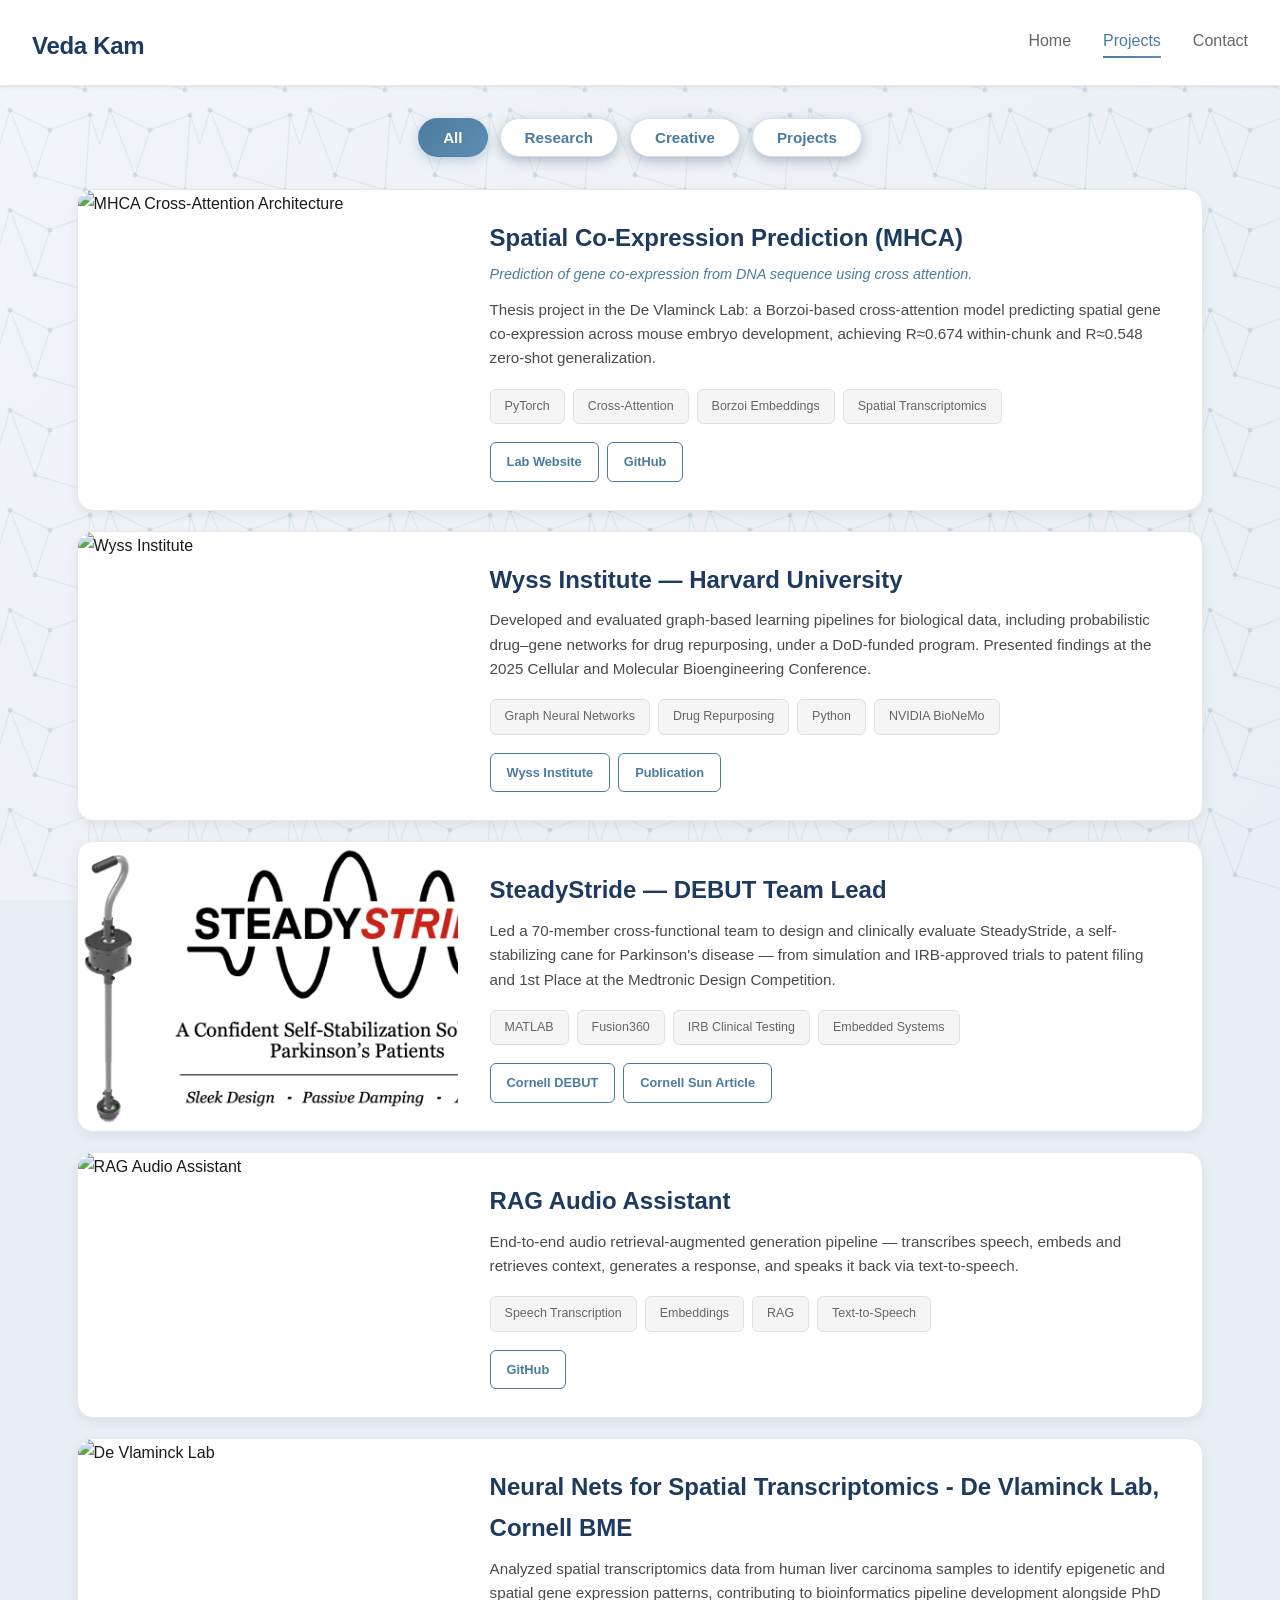
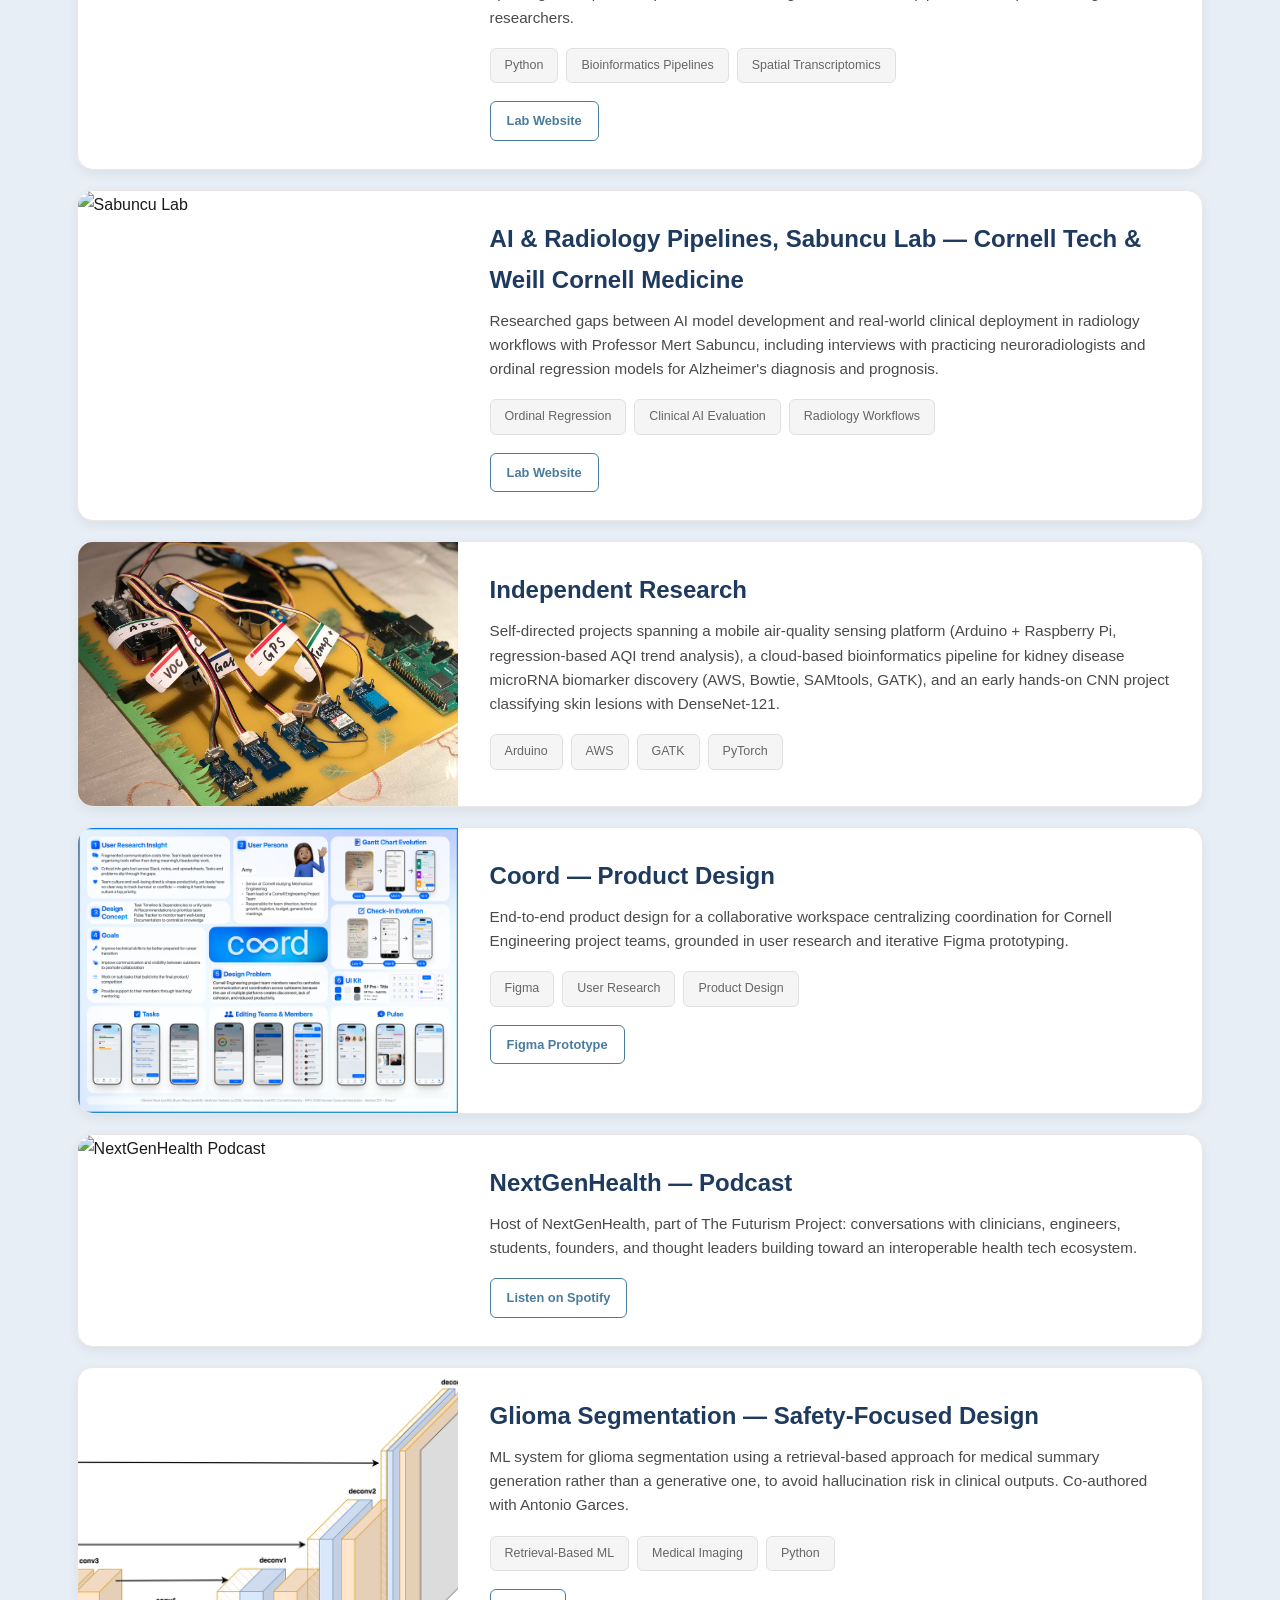
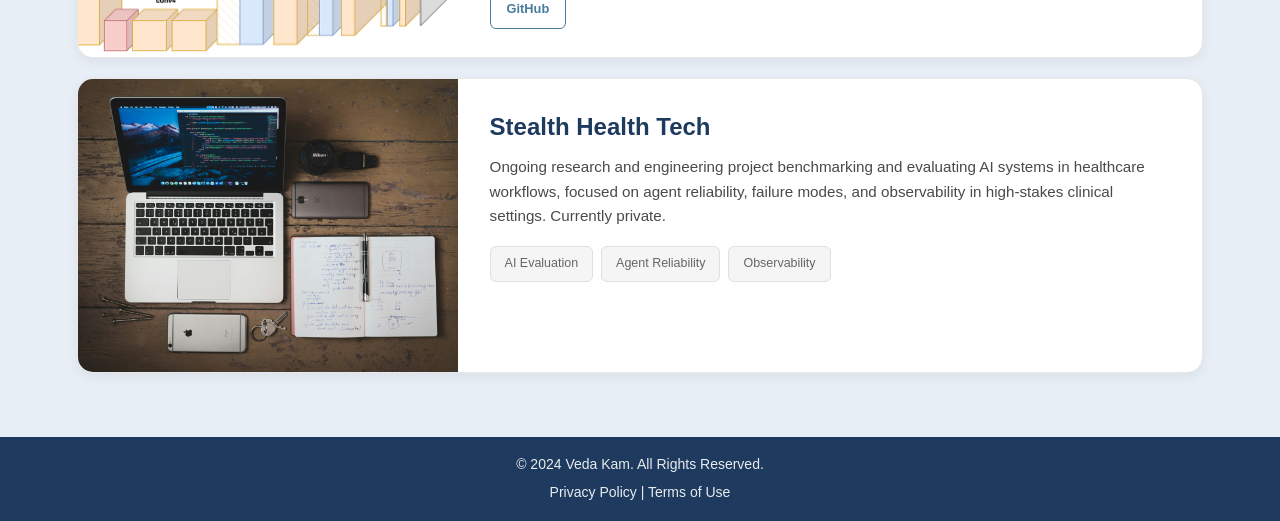
==== commit 13be45df: "update backgrounds 2" ====
--- a/projects.html
+++ b/projects.html
@@ -30,16 +30,23 @@
 
     <div class="cards-container">
 
-        <!-- Spatial Co-Expression Prediction (MHCA Thesis) -->
-        <div class="card" data-category="research">
-            <img src="images/CMBEPoster.png" alt="Spatial Co-Expression Prediction" class="card-thumb">
+        <!-- 1. Spatial Co-Expression Prediction (MHCA Thesis) -->
+        <div class="card" data-category="research">
+            <img src="images/MHCA-Architecture.png" alt="MHCA Cross-Attention Architecture" class="card-thumb">
             <div class="card-text">
                 <h2>Spatial Co-Expression Prediction (MHCA)</h2>
+                <p class="subtitle">Prediction of gene co-expression from DNA sequence using cross attention.</p>
                 <p>
                     Thesis project in the De Vlaminck Lab: a Borzoi-based cross-attention model predicting
                     spatial gene co-expression across mouse embryo development, achieving R≈0.674 within-chunk
                     and R≈0.548 zero-shot generalization.
                 </p>
+                <div class="skill-tags">
+                    <span class="skill-tag">PyTorch</span>
+                    <span class="skill-tag">Cross-Attention</span>
+                    <span class="skill-tag">Borzoi Embeddings</span>
+                    <span class="skill-tag">Spatial Transcriptomics</span>
+                </div>
                 <div class="link-buttons">
                     <a href="https://devlaminck.bme.cornell.edu/" target="_blank" rel="noopener noreferrer" class="btn-link">Lab Website</a>
                     <a href="https://github.com/VedaKam" target="_blank" rel="noopener noreferrer" class="btn-link">GitHub</a>
@@ -47,56 +54,116 @@
             </div>
         </div>
 
-        <!-- De Vlaminck Lab -->
+        <!-- 2. Wyss Institute -->
+        <div class="card" data-category="research">
+            <img src="images/BMES.JPEG" alt="Wyss Institute" class="card-thumb">
+            <div class="card-text">
+                <h2>Wyss Institute — Harvard University</h2>
+                <p>
+                    Developed and evaluated graph-based learning pipelines for biological data, including
+                    probabilistic drug–gene networks for drug repurposing, under a DoD-funded program.
+                    Presented findings at the 2025 Cellular and Molecular Bioengineering Conference.
+                </p>
+                <div class="skill-tags">
+                    <span class="skill-tag">Graph Neural Networks</span>
+                    <span class="skill-tag">Drug Repurposing</span>
+                    <span class="skill-tag">Python</span>
+                    <span class="skill-tag">NVIDIA BioNeMo</span>
+                </div>
+                <div class="link-buttons">
+                    <a href="https://wyss.harvard.edu/" target="_blank" rel="noopener noreferrer" class="btn-link">Wyss Institute</a>
+                    <a href="https://pubs.aip.org/aip/apb/article/9/4/040902/3375237" target="_blank" rel="noopener noreferrer" class="btn-link">Publication</a>
+                </div>
+            </div>
+        </div>
+
+        <!-- 3. SteadyStride / DEBUT -->
+        <div class="card" data-category="projects">
+            <img src="images/SteadyStrideLogo.png" alt="SteadyStride" class="card-thumb">
+            <div class="card-text">
+                <h2>SteadyStride — DEBUT Team Lead</h2>
+                <p>
+                    Led a 70-member cross-functional team to design and clinically evaluate SteadyStride, a
+                    self-stabilizing cane for Parkinson's disease — from simulation and IRB-approved trials
+                    to patent filing and 1st Place at the Medtronic Design Competition.
+                </p>
+                <div class="skill-tags">
+                    <span class="skill-tag">MATLAB</span>
+                    <span class="skill-tag">Fusion360</span>
+                    <span class="skill-tag">IRB Clinical Testing</span>
+                    <span class="skill-tag">Embedded Systems</span>
+                </div>
+                <div class="link-buttons">
+                    <a href="https://cornelldebut.org/" target="_blank" rel="noopener noreferrer" class="btn-link">Cornell DEBUT</a>
+                    <a href="https://www.cornellsun.com/article/2024/10/cornell-debut-earns-prizes-at-biomedical-engineering-society-meeting" target="_blank" rel="noopener noreferrer" class="btn-link">Cornell Sun Article</a>
+                </div>
+            </div>
+        </div>
+
+        <!-- 4. RAG Audio -->
+        <div class="card" data-category="projects">
+            <img src="images/CAD.png" alt="RAG Audio Assistant" class="card-thumb">
+            <div class="card-text">
+                <h2>RAG Audio Assistant</h2>
+                <p>
+                    End-to-end audio retrieval-augmented generation pipeline — transcribes speech, embeds and
+                    retrieves context, generates a response, and speaks it back via text-to-speech.
+                </p>
+                <div class="skill-tags">
+                    <span class="skill-tag">Speech Transcription</span>
+                    <span class="skill-tag">Embeddings</span>
+                    <span class="skill-tag">RAG</span>
+                    <span class="skill-tag">Text-to-Speech</span>
+                </div>
+                <div class="link-buttons">
+                    <a href="https://github.com/VedaKam" target="_blank" rel="noopener noreferrer" class="btn-link">GitHub</a>
+                </div>
+            </div>
+        </div>
+
+        <!-- 5. De Vlaminck Lab -->
         <div class="card" data-category="research">
             <img src="images/PCA-Plot.png" alt="De Vlaminck Lab" class="card-thumb">
             <div class="card-text">
-                <h2>De Vlaminck Lab — Cornell BME</h2>
+                <h2>Neural Nets for Spatial Transcriptomics - De Vlaminck Lab, Cornell BME</h2>
                 <p>
                     Analyzed spatial transcriptomics data from human liver carcinoma samples to identify
                     epigenetic and spatial gene expression patterns, contributing to bioinformatics pipeline
                     development alongside PhD researchers.
                 </p>
+                <div class="skill-tags">
+                    <span class="skill-tag">Python</span>
+                    <span class="skill-tag">Bioinformatics Pipelines</span>
+                    <span class="skill-tag">Spatial Transcriptomics</span>
+                </div>
                 <div class="link-buttons">
                     <a href="https://devlaminck.bme.cornell.edu/" target="_blank" rel="noopener noreferrer" class="btn-link">Lab Website</a>
                 </div>
             </div>
         </div>
 
-        <!-- Sabuncu Lab -->
+        <!-- 6. Sabuncu Lab -->
         <div class="card" data-category="research">
             <img src="images/Photo.png" alt="Sabuncu Lab" class="card-thumb">
             <div class="card-text">
-                <h2>Sabuncu Lab — Cornell Tech & Weill Cornell Medicine</h2>
+                <h2>AI & Radiology Pipelines, Sabuncu Lab — Cornell Tech & Weill Cornell Medicine</h2>
                 <p>
                     Researched gaps between AI model development and real-world clinical deployment in
                     radiology workflows with Professor Mert Sabuncu, including interviews with practicing
                     neuroradiologists and ordinal regression models for Alzheimer's diagnosis and prognosis.
                 </p>
+                <div class="skill-tags">
+                    <span class="skill-tag">Ordinal Regression</span>
+                    <span class="skill-tag">Clinical AI Evaluation</span>
+                    <span class="skill-tag">Radiology Workflows</span>
+                </div>
                 <div class="link-buttons">
                     <a href="https://sabuncu.engineering.cornell.edu/" target="_blank" rel="noopener noreferrer" class="btn-link">Lab Website</a>
                 </div>
             </div>
         </div>
 
-        <!-- Wyss Institute -->
-        <div class="card" data-category="research">
-            <img src="images/BMES.JPEG" alt="Wyss Institute" class="card-thumb">
-            <div class="card-text">
-                <h2>Wyss Institute — Harvard University</h2>
-                <p>
-                    Developed and evaluated graph-based learning pipelines for biological data, including
-                    probabilistic drug–gene networks for drug repurposing, under a DoD-funded program.
-                    Presented findings at the 2025 Cellular and Molecular Bioengineering Conference.
-                </p>
-                <div class="link-buttons">
-                    <a href="https://wyss.harvard.edu/" target="_blank" rel="noopener noreferrer" class="btn-link">Wyss Institute</a>
-                    <a href="https://pubs.aip.org/aip/apb/article/9/4/040902/3375237" target="_blank" rel="noopener noreferrer" class="btn-link">Publication</a>
-                </div>
-            </div>
-        </div>
-
-        <!-- Independent Research -->
+        <!-- 7. Independent Research -->
         <div class="card" data-category="research">
             <img src="images/MUSS.png" alt="Independent Research" class="card-thumb">
             <div class="card-text">
@@ -107,10 +174,16 @@
                     microRNA biomarker discovery (AWS, Bowtie, SAMtools, GATK), and an early hands-on CNN project
                     classifying skin lesions with DenseNet-121.
                 </p>
-            </div>
-        </div>
-
-        <!-- Coord -->
+                <div class="skill-tags">
+                    <span class="skill-tag">Arduino</span>
+                    <span class="skill-tag">AWS</span>
+                    <span class="skill-tag">GATK</span>
+                    <span class="skill-tag">PyTorch</span>
+                </div>
+            </div>
+        </div>
+
+        <!-- 8. Coord -->
         <div class="card" data-category="creative">
             <img src="images/Coord.png" alt="Coord" class="card-thumb">
             <div class="card-text">
@@ -119,15 +192,20 @@
                     End-to-end product design for a collaborative workspace centralizing coordination for
                     Cornell Engineering project teams, grounded in user research and iterative Figma prototyping.
                 </p>
+                <div class="skill-tags">
+                    <span class="skill-tag">Figma</span>
+                    <span class="skill-tag">User Research</span>
+                    <span class="skill-tag">Product Design</span>
+                </div>
                 <div class="link-buttons">
                     <a href="https://www.figma.com/proto/qXO0OK2MeyxtNqnTkJMnkd/INFO-3450-A4-Group?node-id=0-1&p=f&viewport=466%2C1017%2C0.04&t=frchquhAh4Hzo1c7-0&scaling=scale-down&content-scaling=fixed&starting-point-node-id=29%3A1849" target="_blank" rel="noopener noreferrer" class="btn-link">Figma Prototype</a>
                 </div>
             </div>
         </div>
 
-        <!-- NextGenHealth Podcast -->
+        <!-- 9. NextGenHealth Podcast -->
         <div class="card" data-category="creative">
-            <img src="images/NextGenHealth-Cover.png" alt="NextGenHealth Podcast" class="card-thumb">
+            <img src="images/NextGenHealth-Cover.png" alt="NextGenHealth Podcast" class="podcast-thumb">
             <div class="card-text">
                 <h2>NextGenHealth — Podcast</h2>
                 <p>
@@ -141,24 +219,7 @@
             </div>
         </div>
 
-        <!-- SteadyStride / DEBUT -->
-        <div class="card" data-category="projects">
-            <img src="images/SteadyStrideLogo.png" alt="SteadyStride" class="card-thumb">
-            <div class="card-text">
-                <h2>SteadyStride — DEBUT Team Lead</h2>
-                <p>
-                    Led a 70-member cross-functional team to design and clinically evaluate SteadyStride, a
-                    self-stabilizing cane for Parkinson's disease — from simulation and IRB-approved trials
-                    to patent filing and 1st Place at the Medtronic Design Competition.
-                </p>
-                <div class="link-buttons">
-                    <a href="https://cornelldebut.org/" target="_blank" rel="noopener noreferrer" class="btn-link">Cornell DEBUT</a>
-                    <a href="https://www.cornellsun.com/article/2024/10/cornell-debut-earns-prizes-at-biomedical-engineering-society-meeting" target="_blank" rel="noopener noreferrer" class="btn-link">Cornell Sun Article</a>
-                </div>
-            </div>
-        </div>
-
-        <!-- Glioma Segmentation -->
+        <!-- 10. Glioma Segmentation -->
         <div class="card" data-category="projects">
             <img src="images/UNet.png" alt="Glioma Segmentation" class="card-thumb">
             <div class="card-text">
@@ -168,28 +229,18 @@
                     generation rather than a generative one, to avoid hallucination risk in clinical outputs.
                     Co-authored with Antonio Garces.
                 </p>
+                <div class="skill-tags">
+                    <span class="skill-tag">Retrieval-Based ML</span>
+                    <span class="skill-tag">Medical Imaging</span>
+                    <span class="skill-tag">Python</span>
+                </div>
                 <div class="link-buttons">
                     <a href="https://github.com/VedaKam" target="_blank" rel="noopener noreferrer" class="btn-link">GitHub</a>
                 </div>
             </div>
         </div>
 
-        <!-- RAG Audio -->
-        <div class="card" data-category="projects">
-            <img src="images/CAD.png" alt="RAG Audio Assistant" class="card-thumb">
-            <div class="card-text">
-                <h2>RAG Audio Assistant</h2>
-                <p>
-                    End-to-end audio retrieval-augmented generation pipeline — transcribes speech, embeds and
-                    retrieves context, generates a response, and speaks it back via text-to-speech.
-                </p>
-                <div class="link-buttons">
-                    <a href="https://github.com/VedaKam" target="_blank" rel="noopener noreferrer" class="btn-link">GitHub</a>
-                </div>
-            </div>
-        </div>
-
-        <!-- Stealth Health Tech -->
+        <!-- 11. Stealth Health Tech -->
         <div class="card" data-category="projects">
             <img src="images/Programming.jpg" alt="Stealth Health Tech" class="card-thumb">
             <div class="card-text">
@@ -199,6 +250,11 @@
                     healthcare workflows, focused on agent reliability, failure modes, and observability
                     in high-stakes clinical settings. Currently private.
                 </p>
+                <div class="skill-tags">
+                    <span class="skill-tag">AI Evaluation</span>
+                    <span class="skill-tag">Agent Reliability</span>
+                    <span class="skill-tag">Observability</span>
+                </div>
             </div>
         </div>
 
--- a/styles/site.css
+++ b/styles/site.css
@@ -213,9 +213,9 @@
 body.projects-page {
     background-color: #e8eef5;
     background-image:
-        linear-gradient(135deg, rgba(250,250,250,0.75) 0%, rgba(232,238,245,0.75) 100%),
-        url("data:image/svg+xml,%3Csvg xmlns='http://www.w3.org/2000/svg' width='160' height='160' viewBox='0 0 160 160'%3E%3Cg fill='none' stroke='%234a7c9e' stroke-opacity='0.15' stroke-width='1'%3E%3Cline x1='20' y1='20' x2='80' y2='50'/%3E%3Cline x1='80' y1='50' x2='140' y2='30'/%3E%3Cline x1='80' y1='50' x2='60' y2='120'/%3E%3Cline x1='60' y1='120' x2='130' y2='140'/%3E%3Cline x1='20' y1='20' x2='60' y2='120'/%3E%3C/g%3E%3Cg fill='%234a7c9e' fill-opacity='0.25'%3E%3Ccircle cx='20' cy='20' r='3'/%3E%3Ccircle cx='80' cy='50' r='3'/%3E%3Ccircle cx='140' cy='30' r='3'/%3E%3Ccircle cx='60' cy='120' r='3'/%3E%3Ccircle cx='130' cy='140' r='3'/%3E%3C/g%3E%3C/svg%3E");
-    background-size: auto, 160px 160px;
+        linear-gradient(135deg, rgba(250,250,250,0.55) 0%, rgba(232,238,245,0.55) 100%),
+        url("data:image/svg+xml,%3Csvg xmlns='http://www.w3.org/2000/svg' width='100' height='100' viewBox='0 0 100 100'%3E%3Cg fill='none' stroke='%234a7c9e' stroke-opacity='0.28' stroke-width='1'%3E%3Cline x1='10' y1='10' x2='50' y2='30'/%3E%3Cline x1='50' y1='30' x2='90' y2='15'/%3E%3Cline x1='50' y1='30' x2='35' y2='75'/%3E%3Cline x1='35' y1='75' x2='85' y2='90'/%3E%3Cline x1='10' y1='10' x2='35' y2='75'/%3E%3Cline x1='90' y1='15' x2='85' y2='90'/%3E%3Cline x1='10' y1='10' x2='-5' y2='60'/%3E%3Cline x1='90' y1='15' x2='105' y2='60'/%3E%3C/g%3E%3Cg fill='%234a7c9e' fill-opacity='0.4'%3E%3Ccircle cx='10' cy='10' r='2.5'/%3E%3Ccircle cx='50' cy='30' r='2.5'/%3E%3Ccircle cx='90' cy='15' r='2.5'/%3E%3Ccircle cx='35' cy='75' r='2.5'/%3E%3Ccircle cx='85' cy='90' r='2.5'/%3E%3C/g%3E%3C/svg%3E");
+    background-size: auto, 100px 100px;
     background-repeat: repeat, repeat;
     background-attachment: fixed, fixed;
 }
@@ -256,22 +256,23 @@
 .card {
     display: flex;
     flex-direction: row;
-    align-items: flex-start;
+    align-items: stretch;
     background-color: #fff;
     border-radius: 16px;
     box-shadow: 0 4px 12px rgba(0, 0, 0, 0.06);
     border: 1px solid #e8e8e8;
+    overflow: hidden;
     width: 95%;
-    max-width: 1000px;
-    padding: 20px 28px;
-    gap: 20px;
+    max-width: 1150px;
+    padding: 0;
+    gap: 0;
     transition: all 0.3s ease;
 }
 
 .card-thumb {
-    width: 110px;
-    height: 110px;
-    border-radius: 10px;
+    width: 380px;
+    min-width: 380px;
+    height: auto;
     object-fit: cover;
     flex-shrink: 0;
 }
@@ -279,16 +280,24 @@
 .card-text {
     display: flex;
     flex-direction: column;
-    gap: 6px;
+    gap: 8px;
     flex: 1;
+    padding: 28px 32px;
 }
 
 .card h2 {
     font-family: -apple-system, BlinkMacSystemFont, 'Inter', sans-serif;
-    font-size: 1.4rem;
+    font-size: 1.5rem;
     color: #1e3a5f;
     font-weight: 600;
     margin: 0;
+}
+
+.card .subtitle {
+    font-size: 0.9rem;
+    color: #4a7c9e;
+    font-style: italic;
+    margin: -4px 0 4px 0;
 }
 
 .card p {
@@ -299,17 +308,34 @@
 }
 
 .podcast-thumb {
-    width: 110px;
-    height: 110px;
-    border-radius: 10px;
+    width: 380px;
+    min-width: 380px;
+    height: auto;
     object-fit: cover;
     flex-shrink: 0;
 }
 
+.skill-tags {
+    display: flex;
+    gap: 8px;
+    margin-top: 10px;
+    flex-wrap: wrap;
+}
+
+.skill-tag {
+    padding: 6px 14px;
+    font-size: 0.78rem;
+    font-weight: 500;
+    color: #666;
+    background: #f5f5f5;
+    border: 1px solid #e0e0e0;
+    border-radius: 6px;
+}
+
 .link-buttons {
     display: flex;
     gap: 8px;
-    margin-top: 8px;
+    margin-top: 10px;
     flex-wrap: wrap;
 }
 
@@ -328,6 +354,18 @@
 .btn-link:hover {
     background: #4a7c9e;
     color: #fff;
+}
+
+@media (max-width: 768px) {
+    .card {
+        flex-direction: column;
+    }
+    .card-thumb,
+    .podcast-thumb {
+        width: 100%;
+        min-width: 100%;
+        height: 220px;
+    }
 }
     transition: all 0.3s ease;
 }
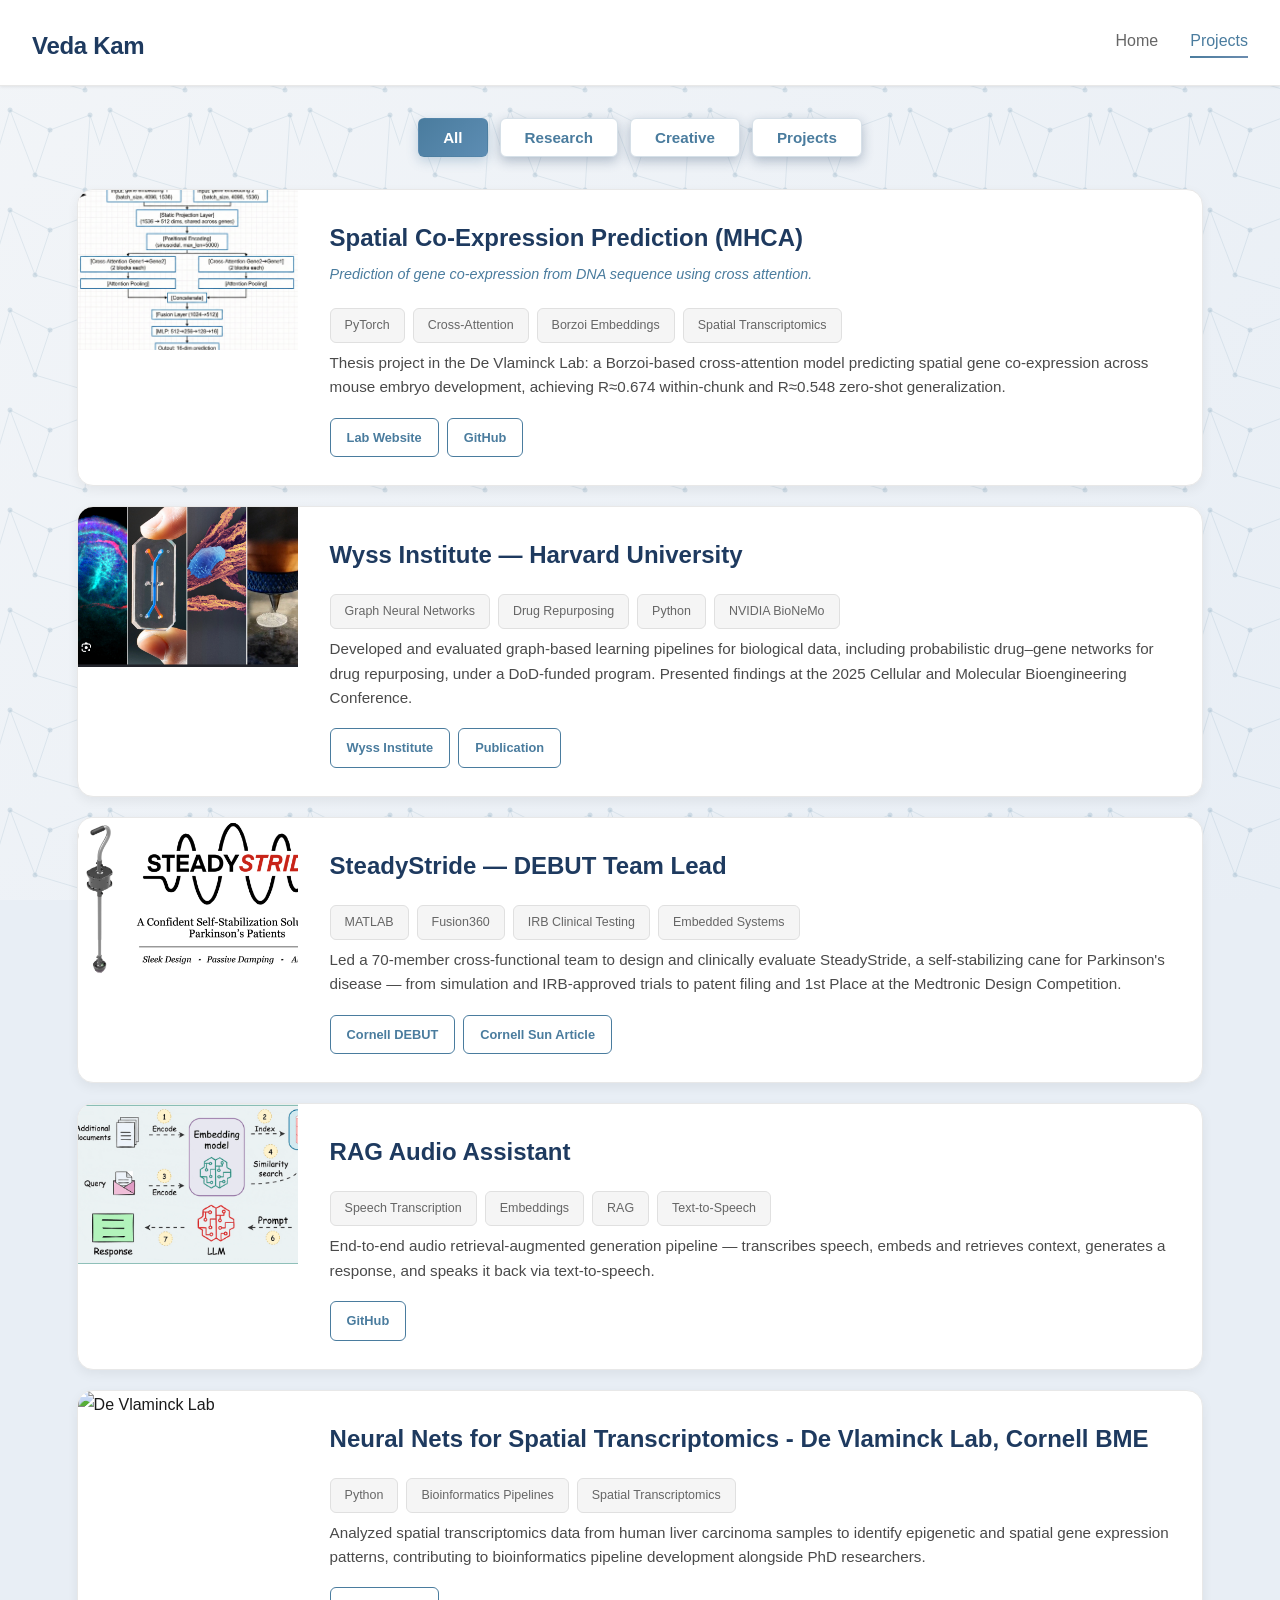
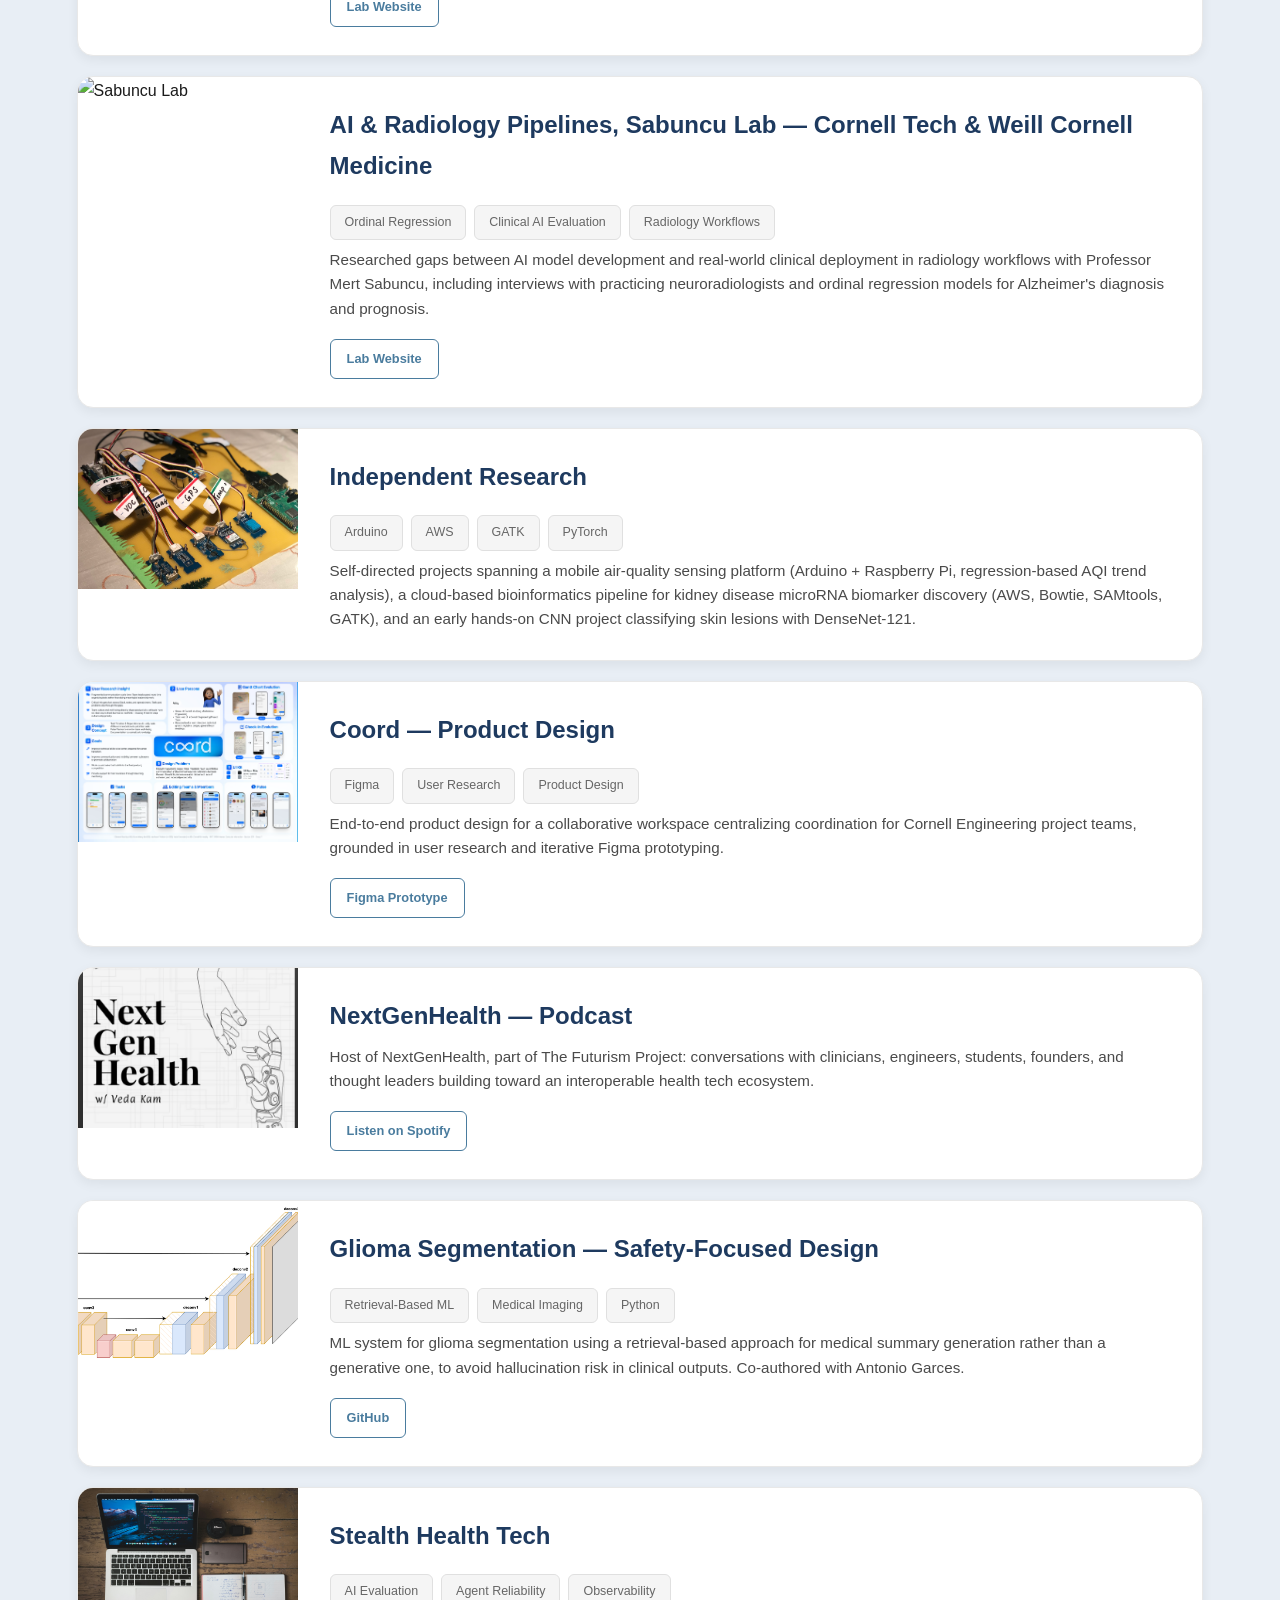
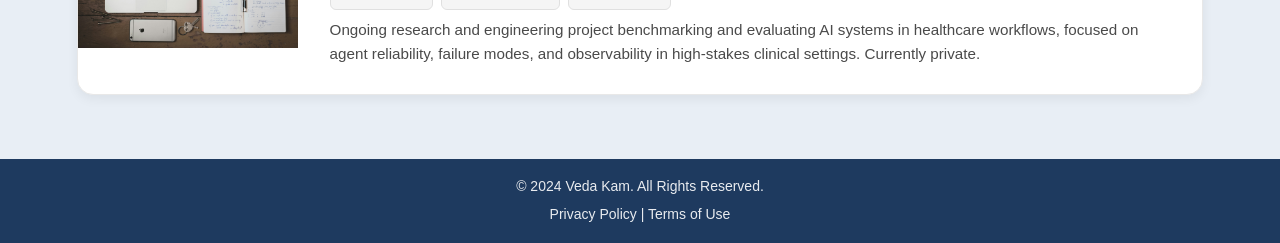
==== commit 65f11a94: "update skills" ====
--- a/projects.html
+++ b/projects.html
@@ -16,7 +16,6 @@
             <nav class="navbar-links">
                 <a href="index.html" class="nav-link">Home</a>
                 <a href="projects.html" class="nav-link active">Projects</a>
-                <a href="contact.html" class="nav-link">Contact</a>
             </nav>
         </div>
     </header>
@@ -36,17 +35,17 @@
             <div class="card-text">
                 <h2>Spatial Co-Expression Prediction (MHCA)</h2>
                 <p class="subtitle">Prediction of gene co-expression from DNA sequence using cross attention.</p>
-                <p>
-                    Thesis project in the De Vlaminck Lab: a Borzoi-based cross-attention model predicting
-                    spatial gene co-expression across mouse embryo development, achieving R≈0.674 within-chunk
-                    and R≈0.548 zero-shot generalization.
-                </p>
                 <div class="skill-tags">
                     <span class="skill-tag">PyTorch</span>
                     <span class="skill-tag">Cross-Attention</span>
                     <span class="skill-tag">Borzoi Embeddings</span>
                     <span class="skill-tag">Spatial Transcriptomics</span>
                 </div>
+                <p>
+                    Thesis project in the De Vlaminck Lab: a Borzoi-based cross-attention model predicting
+                    spatial gene co-expression across mouse embryo development, achieving R≈0.674 within-chunk
+                    and R≈0.548 zero-shot generalization.
+                </p>
                 <div class="link-buttons">
                     <a href="https://devlaminck.bme.cornell.edu/" target="_blank" rel="noopener noreferrer" class="btn-link">Lab Website</a>
                     <a href="https://github.com/VedaKam" target="_blank" rel="noopener noreferrer" class="btn-link">GitHub</a>
@@ -56,20 +55,20 @@
 
         <!-- 2. Wyss Institute -->
         <div class="card" data-category="research">
-            <img src="images/BMES.JPEG" alt="Wyss Institute" class="card-thumb">
+            <img src="images/Wyss-Collage.png" alt="Wyss Institute" class="card-thumb">
             <div class="card-text">
                 <h2>Wyss Institute — Harvard University</h2>
-                <p>
-                    Developed and evaluated graph-based learning pipelines for biological data, including
-                    probabilistic drug–gene networks for drug repurposing, under a DoD-funded program.
-                    Presented findings at the 2025 Cellular and Molecular Bioengineering Conference.
-                </p>
                 <div class="skill-tags">
                     <span class="skill-tag">Graph Neural Networks</span>
                     <span class="skill-tag">Drug Repurposing</span>
                     <span class="skill-tag">Python</span>
                     <span class="skill-tag">NVIDIA BioNeMo</span>
                 </div>
+                <p>
+                    Developed and evaluated graph-based learning pipelines for biological data, including
+                    probabilistic drug–gene networks for drug repurposing, under a DoD-funded program.
+                    Presented findings at the 2025 Cellular and Molecular Bioengineering Conference.
+                </p>
                 <div class="link-buttons">
                     <a href="https://wyss.harvard.edu/" target="_blank" rel="noopener noreferrer" class="btn-link">Wyss Institute</a>
                     <a href="https://pubs.aip.org/aip/apb/article/9/4/040902/3375237" target="_blank" rel="noopener noreferrer" class="btn-link">Publication</a>
@@ -82,17 +81,17 @@
             <img src="images/SteadyStrideLogo.png" alt="SteadyStride" class="card-thumb">
             <div class="card-text">
                 <h2>SteadyStride — DEBUT Team Lead</h2>
-                <p>
-                    Led a 70-member cross-functional team to design and clinically evaluate SteadyStride, a
-                    self-stabilizing cane for Parkinson's disease — from simulation and IRB-approved trials
-                    to patent filing and 1st Place at the Medtronic Design Competition.
-                </p>
                 <div class="skill-tags">
                     <span class="skill-tag">MATLAB</span>
                     <span class="skill-tag">Fusion360</span>
                     <span class="skill-tag">IRB Clinical Testing</span>
                     <span class="skill-tag">Embedded Systems</span>
                 </div>
+                <p>
+                    Led a 70-member cross-functional team to design and clinically evaluate SteadyStride, a
+                    self-stabilizing cane for Parkinson's disease — from simulation and IRB-approved trials
+                    to patent filing and 1st Place at the Medtronic Design Competition.
+                </p>
                 <div class="link-buttons">
                     <a href="https://cornelldebut.org/" target="_blank" rel="noopener noreferrer" class="btn-link">Cornell DEBUT</a>
                     <a href="https://www.cornellsun.com/article/2024/10/cornell-debut-earns-prizes-at-biomedical-engineering-society-meeting" target="_blank" rel="noopener noreferrer" class="btn-link">Cornell Sun Article</a>
@@ -102,19 +101,19 @@
 
         <!-- 4. RAG Audio -->
         <div class="card" data-category="projects">
-            <img src="images/CAD.png" alt="RAG Audio Assistant" class="card-thumb">
+            <img src="images/RAG-Diagram.png" alt="RAG Audio Assistant" class="card-thumb">
             <div class="card-text">
                 <h2>RAG Audio Assistant</h2>
-                <p>
-                    End-to-end audio retrieval-augmented generation pipeline — transcribes speech, embeds and
-                    retrieves context, generates a response, and speaks it back via text-to-speech.
-                </p>
                 <div class="skill-tags">
                     <span class="skill-tag">Speech Transcription</span>
                     <span class="skill-tag">Embeddings</span>
                     <span class="skill-tag">RAG</span>
                     <span class="skill-tag">Text-to-Speech</span>
                 </div>
+                <p>
+                    End-to-end audio retrieval-augmented generation pipeline — transcribes speech, embeds and
+                    retrieves context, generates a response, and speaks it back via text-to-speech.
+                </p>
                 <div class="link-buttons">
                     <a href="https://github.com/VedaKam" target="_blank" rel="noopener noreferrer" class="btn-link">GitHub</a>
                 </div>
@@ -123,19 +122,19 @@
 
         <!-- 5. De Vlaminck Lab -->
         <div class="card" data-category="research">
-            <img src="images/PCA-Plot.png" alt="De Vlaminck Lab" class="card-thumb">
+            <img src="https://upload.wikimedia.org/wikipedia/commons/0/09/FluorescentCells.jpg" alt="De Vlaminck Lab" class="card-thumb">
             <div class="card-text">
                 <h2>Neural Nets for Spatial Transcriptomics - De Vlaminck Lab, Cornell BME</h2>
+                <div class="skill-tags">
+                    <span class="skill-tag">Python</span>
+                    <span class="skill-tag">Bioinformatics Pipelines</span>
+                    <span class="skill-tag">Spatial Transcriptomics</span>
+                </div>
                 <p>
                     Analyzed spatial transcriptomics data from human liver carcinoma samples to identify
                     epigenetic and spatial gene expression patterns, contributing to bioinformatics pipeline
                     development alongside PhD researchers.
                 </p>
-                <div class="skill-tags">
-                    <span class="skill-tag">Python</span>
-                    <span class="skill-tag">Bioinformatics Pipelines</span>
-                    <span class="skill-tag">Spatial Transcriptomics</span>
-                </div>
                 <div class="link-buttons">
                     <a href="https://devlaminck.bme.cornell.edu/" target="_blank" rel="noopener noreferrer" class="btn-link">Lab Website</a>
                 </div>
@@ -144,19 +143,19 @@
 
         <!-- 6. Sabuncu Lab -->
         <div class="card" data-category="research">
-            <img src="images/Photo.png" alt="Sabuncu Lab" class="card-thumb">
+            <img src="https://commons.wikimedia.org/wiki/Special:FilePath/Brain_MRI.jpg" alt="Sabuncu Lab" class="card-thumb">
             <div class="card-text">
                 <h2>AI & Radiology Pipelines, Sabuncu Lab — Cornell Tech & Weill Cornell Medicine</h2>
+                <div class="skill-tags">
+                    <span class="skill-tag">Ordinal Regression</span>
+                    <span class="skill-tag">Clinical AI Evaluation</span>
+                    <span class="skill-tag">Radiology Workflows</span>
+                </div>
                 <p>
                     Researched gaps between AI model development and real-world clinical deployment in
                     radiology workflows with Professor Mert Sabuncu, including interviews with practicing
                     neuroradiologists and ordinal regression models for Alzheimer's diagnosis and prognosis.
                 </p>
-                <div class="skill-tags">
-                    <span class="skill-tag">Ordinal Regression</span>
-                    <span class="skill-tag">Clinical AI Evaluation</span>
-                    <span class="skill-tag">Radiology Workflows</span>
-                </div>
                 <div class="link-buttons">
                     <a href="https://sabuncu.engineering.cornell.edu/" target="_blank" rel="noopener noreferrer" class="btn-link">Lab Website</a>
                 </div>
@@ -168,18 +167,18 @@
             <img src="images/MUSS.png" alt="Independent Research" class="card-thumb">
             <div class="card-text">
                 <h2>Independent Research</h2>
+                <div class="skill-tags">
+                    <span class="skill-tag">Arduino</span>
+                    <span class="skill-tag">AWS</span>
+                    <span class="skill-tag">GATK</span>
+                    <span class="skill-tag">PyTorch</span>
+                </div>
                 <p>
                     Self-directed projects spanning a mobile air-quality sensing platform (Arduino + Raspberry Pi,
                     regression-based AQI trend analysis), a cloud-based bioinformatics pipeline for kidney disease
                     microRNA biomarker discovery (AWS, Bowtie, SAMtools, GATK), and an early hands-on CNN project
                     classifying skin lesions with DenseNet-121.
                 </p>
-                <div class="skill-tags">
-                    <span class="skill-tag">Arduino</span>
-                    <span class="skill-tag">AWS</span>
-                    <span class="skill-tag">GATK</span>
-                    <span class="skill-tag">PyTorch</span>
-                </div>
             </div>
         </div>
 
@@ -188,15 +187,15 @@
             <img src="images/Coord.png" alt="Coord" class="card-thumb">
             <div class="card-text">
                 <h2>Coord — Product Design</h2>
-                <p>
-                    End-to-end product design for a collaborative workspace centralizing coordination for
-                    Cornell Engineering project teams, grounded in user research and iterative Figma prototyping.
-                </p>
                 <div class="skill-tags">
                     <span class="skill-tag">Figma</span>
                     <span class="skill-tag">User Research</span>
                     <span class="skill-tag">Product Design</span>
                 </div>
+                <p>
+                    End-to-end product design for a collaborative workspace centralizing coordination for
+                    Cornell Engineering project teams, grounded in user research and iterative Figma prototyping.
+                </p>
                 <div class="link-buttons">
                     <a href="https://www.figma.com/proto/qXO0OK2MeyxtNqnTkJMnkd/INFO-3450-A4-Group?node-id=0-1&p=f&viewport=466%2C1017%2C0.04&t=frchquhAh4Hzo1c7-0&scaling=scale-down&content-scaling=fixed&starting-point-node-id=29%3A1849" target="_blank" rel="noopener noreferrer" class="btn-link">Figma Prototype</a>
                 </div>
@@ -224,16 +223,16 @@
             <img src="images/UNet.png" alt="Glioma Segmentation" class="card-thumb">
             <div class="card-text">
                 <h2>Glioma Segmentation — Safety-Focused Design</h2>
+                <div class="skill-tags">
+                    <span class="skill-tag">Retrieval-Based ML</span>
+                    <span class="skill-tag">Medical Imaging</span>
+                    <span class="skill-tag">Python</span>
+                </div>
                 <p>
                     ML system for glioma segmentation using a retrieval-based approach for medical summary
                     generation rather than a generative one, to avoid hallucination risk in clinical outputs.
                     Co-authored with Antonio Garces.
                 </p>
-                <div class="skill-tags">
-                    <span class="skill-tag">Retrieval-Based ML</span>
-                    <span class="skill-tag">Medical Imaging</span>
-                    <span class="skill-tag">Python</span>
-                </div>
                 <div class="link-buttons">
                     <a href="https://github.com/VedaKam" target="_blank" rel="noopener noreferrer" class="btn-link">GitHub</a>
                 </div>
@@ -245,16 +244,16 @@
             <img src="images/Programming.jpg" alt="Stealth Health Tech" class="card-thumb">
             <div class="card-text">
                 <h2>Stealth Health Tech</h2>
+                <div class="skill-tags">
+                    <span class="skill-tag">AI Evaluation</span>
+                    <span class="skill-tag">Agent Reliability</span>
+                    <span class="skill-tag">Observability</span>
+                </div>
                 <p>
                     Ongoing research and engineering project benchmarking and evaluating AI systems in
                     healthcare workflows, focused on agent reliability, failure modes, and observability
                     in high-stakes clinical settings. Currently private.
                 </p>
-                <div class="skill-tags">
-                    <span class="skill-tag">AI Evaluation</span>
-                    <span class="skill-tag">Agent Reliability</span>
-                    <span class="skill-tag">Observability</span>
-                </div>
             </div>
         </div>
 
--- a/styles/site.css
+++ b/styles/site.css
@@ -118,20 +118,20 @@
 .container:first-of-type {
     background-color: #e8eef5;
     background-image:
-        linear-gradient(135deg, rgba(250,250,250,0.6) 0%, rgba(232,238,245,0.6) 100%),
-        url("data:image/svg+xml,%3Csvg xmlns='http://www.w3.org/2000/svg' width='120' height='104' viewBox='0 0 120 104'%3E%3Cg fill='none' stroke='%234a7c9e' stroke-opacity='0.12' stroke-width='1.5'%3E%3Cpath d='M60 0L120 26v52L60 104 0 78V26z'/%3E%3Cpath d='M60 0v104M0 26l60 26 60-26M0 78l60-26 60 26'/%3E%3C/g%3E%3C/svg%3E");
-    background-size: auto, 120px 104px;
+        linear-gradient(135deg, rgba(250,250,250,0.55) 0%, rgba(232,238,245,0.55) 100%),
+        url("data:image/svg+xml,%3Csvg xmlns='http://www.w3.org/2000/svg' width='100' height='100' viewBox='0 0 100 100'%3E%3Cg fill='none' stroke='%234a7c9e' stroke-opacity='0.28' stroke-width='1'%3E%3Cline x1='10' y1='10' x2='50' y2='30'/%3E%3Cline x1='50' y1='30' x2='90' y2='15'/%3E%3Cline x1='50' y1='30' x2='35' y2='75'/%3E%3Cline x1='35' y1='75' x2='85' y2='90'/%3E%3Cline x1='10' y1='10' x2='35' y2='75'/%3E%3Cline x1='90' y1='15' x2='85' y2='90'/%3E%3Cline x1='10' y1='10' x2='-5' y2='60'/%3E%3Cline x1='90' y1='15' x2='105' y2='60'/%3E%3C/g%3E%3Cg fill='%234a7c9e' fill-opacity='0.4'%3E%3Ccircle cx='10' cy='10' r='2.5'/%3E%3Ccircle cx='50' cy='30' r='2.5'/%3E%3Ccircle cx='90' cy='15' r='2.5'/%3E%3Ccircle cx='35' cy='75' r='2.5'/%3E%3Ccircle cx='85' cy='90' r='2.5'/%3E%3C/g%3E%3C/svg%3E");
+    background-size: auto, 100px 100px;
     background-repeat: repeat, repeat;
-    padding-top: 48px;
-    padding-bottom: 48px;
-    min-height: calc(60vh - 100px);
+    padding-top: 32px;
+    padding-bottom: 32px;
+    min-height: calc(48vh - 100px);
 }
 
 /* Second section (About) formatting */
 .about {
     flex-direction: column;
     align-items: flex-start;
-    padding: 80px 48px;
+    padding: 32px 48px;
     background-color: white;
     border-top: 1px solid #e8e8e8;
     box-shadow: 0 -2px 10px rgba(0, 0, 0, 0.02);
@@ -236,7 +236,7 @@
     color: #4a7c9e;
     background: #fff;
     border: 1px solid #d6e0e8;
-    border-radius: 50px;
+    border-radius: 6px;
     cursor: pointer;
     transition: all 0.25s ease;
 }
@@ -270,9 +270,9 @@
 }
 
 .card-thumb {
-    width: 380px;
-    min-width: 380px;
-    height: auto;
+    width: 220px;
+    min-width: 220px;
+    height: 160px;
     object-fit: cover;
     flex-shrink: 0;
 }
@@ -308,9 +308,9 @@
 }
 
 .podcast-thumb {
-    width: 380px;
-    min-width: 380px;
-    height: auto;
+    width: 220px;
+    min-width: 220px;
+    height: 160px;
     object-fit: cover;
     flex-shrink: 0;
 }
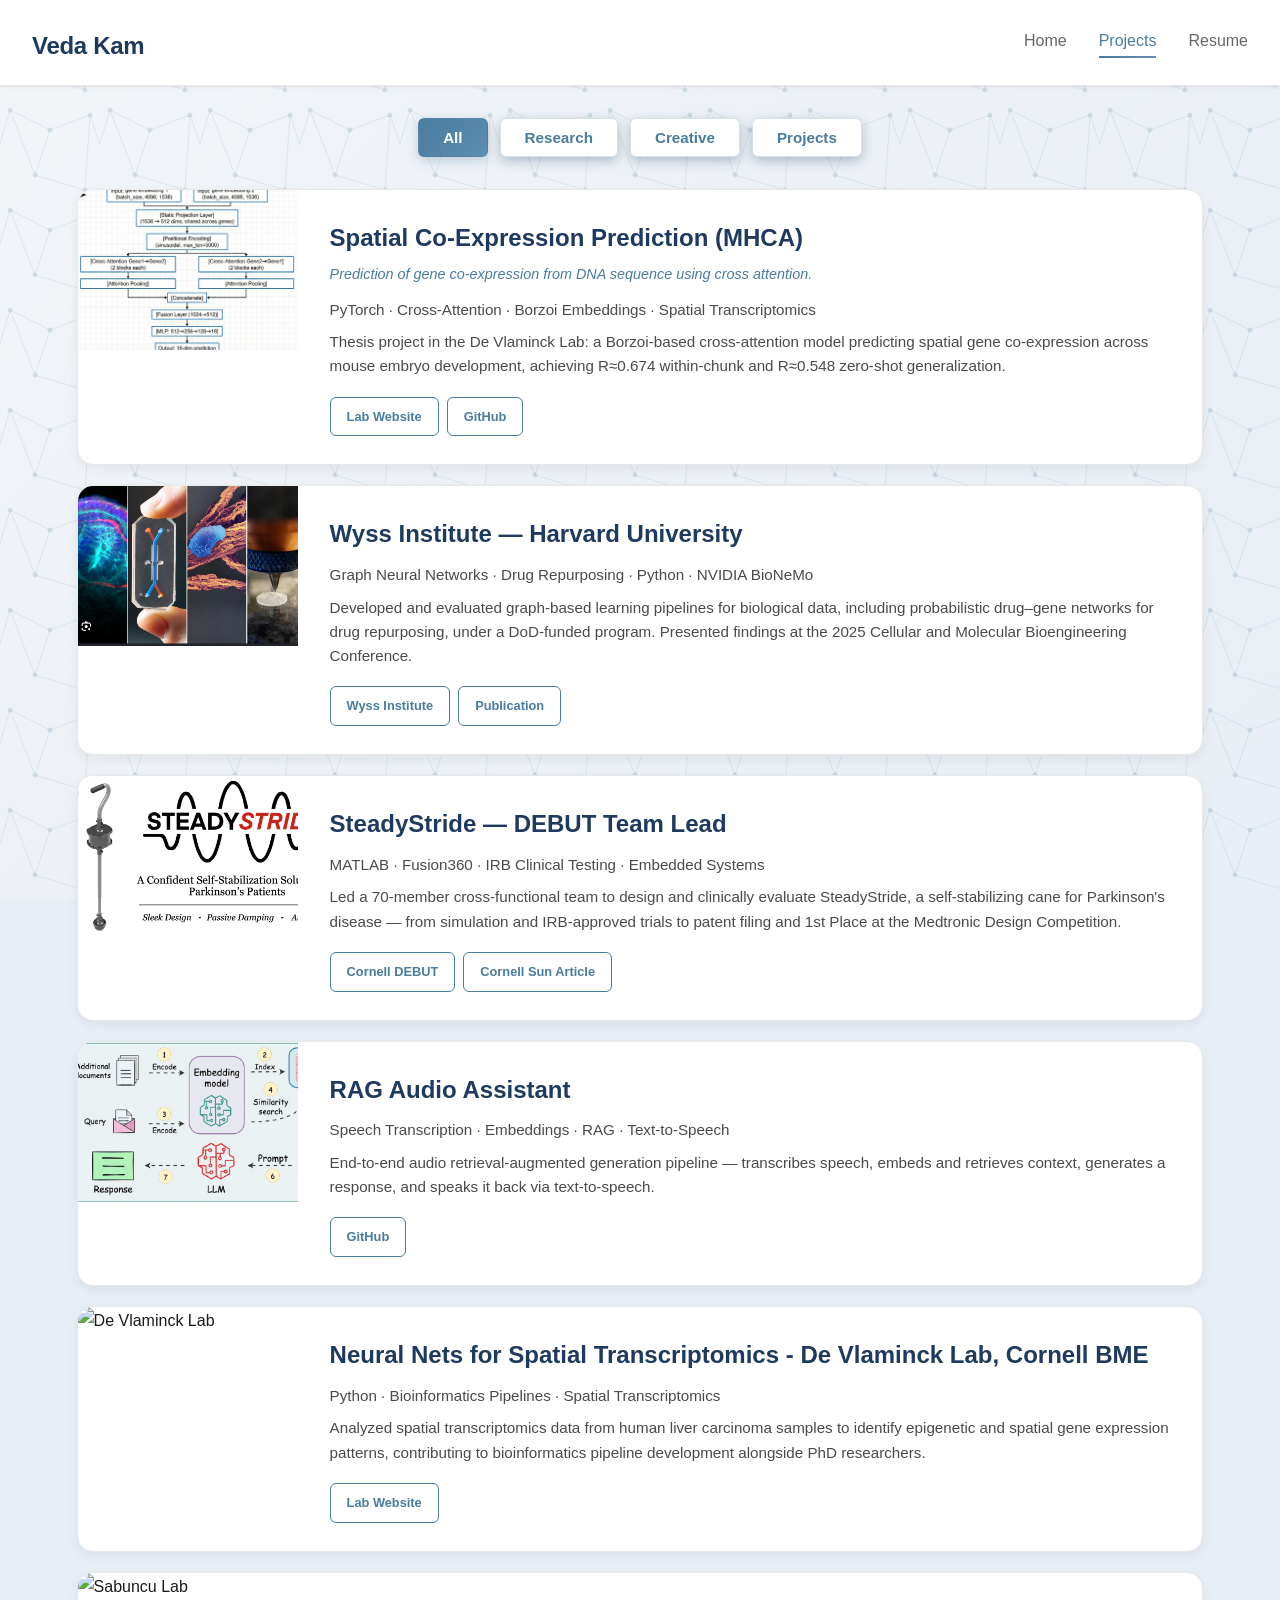
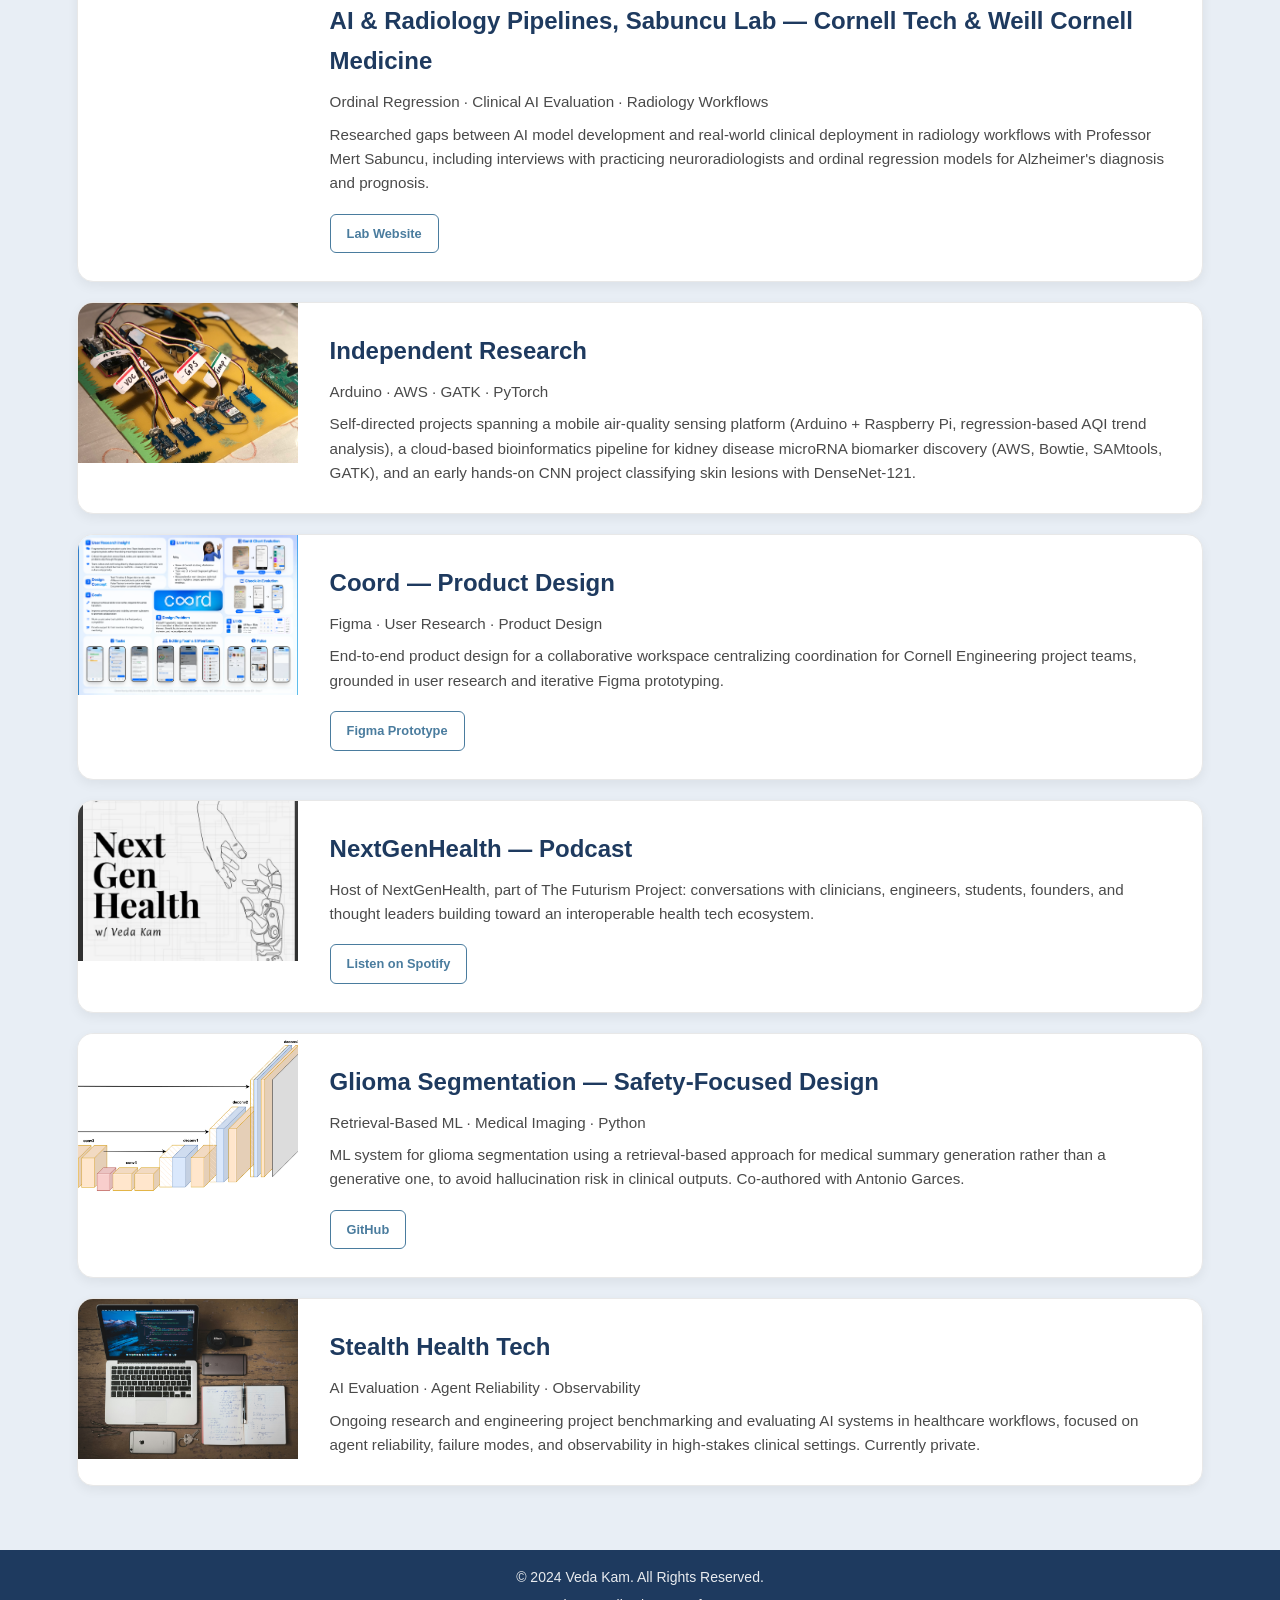
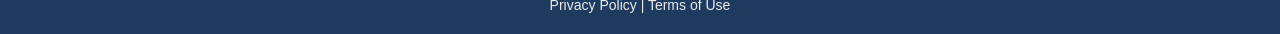
==== commit 74da941f: "add resume page" ====
--- a/projects.html
+++ b/projects.html
@@ -16,6 +16,7 @@
             <nav class="navbar-links">
                 <a href="index.html" class="nav-link">Home</a>
                 <a href="projects.html" class="nav-link active">Projects</a>
+                <a href="resume.html" class="nav-link">Resume</a>
             </nav>
         </div>
     </header>
@@ -35,12 +36,7 @@
             <div class="card-text">
                 <h2>Spatial Co-Expression Prediction (MHCA)</h2>
                 <p class="subtitle">Prediction of gene co-expression from DNA sequence using cross attention.</p>
-                <div class="skill-tags">
-                    <span class="skill-tag">PyTorch</span>
-                    <span class="skill-tag">Cross-Attention</span>
-                    <span class="skill-tag">Borzoi Embeddings</span>
-                    <span class="skill-tag">Spatial Transcriptomics</span>
-                </div>
+                <p class="skills-line">PyTorch &middot; Cross-Attention &middot; Borzoi Embeddings &middot; Spatial Transcriptomics</p>
                 <p>
                     Thesis project in the De Vlaminck Lab: a Borzoi-based cross-attention model predicting
                     spatial gene co-expression across mouse embryo development, achieving R≈0.674 within-chunk
@@ -58,12 +54,7 @@
             <img src="images/Wyss-Collage.png" alt="Wyss Institute" class="card-thumb">
             <div class="card-text">
                 <h2>Wyss Institute — Harvard University</h2>
-                <div class="skill-tags">
-                    <span class="skill-tag">Graph Neural Networks</span>
-                    <span class="skill-tag">Drug Repurposing</span>
-                    <span class="skill-tag">Python</span>
-                    <span class="skill-tag">NVIDIA BioNeMo</span>
-                </div>
+                <p class="skills-line">Graph Neural Networks &middot; Drug Repurposing &middot; Python &middot; NVIDIA BioNeMo</p>
                 <p>
                     Developed and evaluated graph-based learning pipelines for biological data, including
                     probabilistic drug–gene networks for drug repurposing, under a DoD-funded program.
@@ -81,12 +72,7 @@
             <img src="images/SteadyStrideLogo.png" alt="SteadyStride" class="card-thumb">
             <div class="card-text">
                 <h2>SteadyStride — DEBUT Team Lead</h2>
-                <div class="skill-tags">
-                    <span class="skill-tag">MATLAB</span>
-                    <span class="skill-tag">Fusion360</span>
-                    <span class="skill-tag">IRB Clinical Testing</span>
-                    <span class="skill-tag">Embedded Systems</span>
-                </div>
+                <p class="skills-line">MATLAB &middot; Fusion360 &middot; IRB Clinical Testing &middot; Embedded Systems</p>
                 <p>
                     Led a 70-member cross-functional team to design and clinically evaluate SteadyStride, a
                     self-stabilizing cane for Parkinson's disease — from simulation and IRB-approved trials
@@ -104,12 +90,7 @@
             <img src="images/RAG-Diagram.png" alt="RAG Audio Assistant" class="card-thumb">
             <div class="card-text">
                 <h2>RAG Audio Assistant</h2>
-                <div class="skill-tags">
-                    <span class="skill-tag">Speech Transcription</span>
-                    <span class="skill-tag">Embeddings</span>
-                    <span class="skill-tag">RAG</span>
-                    <span class="skill-tag">Text-to-Speech</span>
-                </div>
+                <p class="skills-line">Speech Transcription &middot; Embeddings &middot; RAG &middot; Text-to-Speech</p>
                 <p>
                     End-to-end audio retrieval-augmented generation pipeline — transcribes speech, embeds and
                     retrieves context, generates a response, and speaks it back via text-to-speech.
@@ -125,11 +106,7 @@
             <img src="https://upload.wikimedia.org/wikipedia/commons/0/09/FluorescentCells.jpg" alt="De Vlaminck Lab" class="card-thumb">
             <div class="card-text">
                 <h2>Neural Nets for Spatial Transcriptomics - De Vlaminck Lab, Cornell BME</h2>
-                <div class="skill-tags">
-                    <span class="skill-tag">Python</span>
-                    <span class="skill-tag">Bioinformatics Pipelines</span>
-                    <span class="skill-tag">Spatial Transcriptomics</span>
-                </div>
+                <p class="skills-line">Python &middot; Bioinformatics Pipelines &middot; Spatial Transcriptomics</p>
                 <p>
                     Analyzed spatial transcriptomics data from human liver carcinoma samples to identify
                     epigenetic and spatial gene expression patterns, contributing to bioinformatics pipeline
@@ -146,11 +123,7 @@
             <img src="https://commons.wikimedia.org/wiki/Special:FilePath/Brain_MRI.jpg" alt="Sabuncu Lab" class="card-thumb">
             <div class="card-text">
                 <h2>AI & Radiology Pipelines, Sabuncu Lab — Cornell Tech & Weill Cornell Medicine</h2>
-                <div class="skill-tags">
-                    <span class="skill-tag">Ordinal Regression</span>
-                    <span class="skill-tag">Clinical AI Evaluation</span>
-                    <span class="skill-tag">Radiology Workflows</span>
-                </div>
+                <p class="skills-line">Ordinal Regression &middot; Clinical AI Evaluation &middot; Radiology Workflows</p>
                 <p>
                     Researched gaps between AI model development and real-world clinical deployment in
                     radiology workflows with Professor Mert Sabuncu, including interviews with practicing
@@ -167,12 +140,7 @@
             <img src="images/MUSS.png" alt="Independent Research" class="card-thumb">
             <div class="card-text">
                 <h2>Independent Research</h2>
-                <div class="skill-tags">
-                    <span class="skill-tag">Arduino</span>
-                    <span class="skill-tag">AWS</span>
-                    <span class="skill-tag">GATK</span>
-                    <span class="skill-tag">PyTorch</span>
-                </div>
+                <p class="skills-line">Arduino &middot; AWS &middot; GATK &middot; PyTorch</p>
                 <p>
                     Self-directed projects spanning a mobile air-quality sensing platform (Arduino + Raspberry Pi,
                     regression-based AQI trend analysis), a cloud-based bioinformatics pipeline for kidney disease
@@ -187,11 +155,7 @@
             <img src="images/Coord.png" alt="Coord" class="card-thumb">
             <div class="card-text">
                 <h2>Coord — Product Design</h2>
-                <div class="skill-tags">
-                    <span class="skill-tag">Figma</span>
-                    <span class="skill-tag">User Research</span>
-                    <span class="skill-tag">Product Design</span>
-                </div>
+                <p class="skills-line">Figma &middot; User Research &middot; Product Design</p>
                 <p>
                     End-to-end product design for a collaborative workspace centralizing coordination for
                     Cornell Engineering project teams, grounded in user research and iterative Figma prototyping.
@@ -223,11 +187,7 @@
             <img src="images/UNet.png" alt="Glioma Segmentation" class="card-thumb">
             <div class="card-text">
                 <h2>Glioma Segmentation — Safety-Focused Design</h2>
-                <div class="skill-tags">
-                    <span class="skill-tag">Retrieval-Based ML</span>
-                    <span class="skill-tag">Medical Imaging</span>
-                    <span class="skill-tag">Python</span>
-                </div>
+                <p class="skills-line">Retrieval-Based ML &middot; Medical Imaging &middot; Python</p>
                 <p>
                     ML system for glioma segmentation using a retrieval-based approach for medical summary
                     generation rather than a generative one, to avoid hallucination risk in clinical outputs.
@@ -244,11 +204,7 @@
             <img src="images/Programming.jpg" alt="Stealth Health Tech" class="card-thumb">
             <div class="card-text">
                 <h2>Stealth Health Tech</h2>
-                <div class="skill-tags">
-                    <span class="skill-tag">AI Evaluation</span>
-                    <span class="skill-tag">Agent Reliability</span>
-                    <span class="skill-tag">Observability</span>
-                </div>
+                <p class="skills-line">AI Evaluation &middot; Agent Reliability &middot; Observability</p>
                 <p>
                     Ongoing research and engineering project benchmarking and evaluating AI systems in
                     healthcare workflows, focused on agent reliability, failure modes, and observability
--- a/styles/site.css
+++ b/styles/site.css
@@ -122,9 +122,9 @@
         url("data:image/svg+xml,%3Csvg xmlns='http://www.w3.org/2000/svg' width='100' height='100' viewBox='0 0 100 100'%3E%3Cg fill='none' stroke='%234a7c9e' stroke-opacity='0.28' stroke-width='1'%3E%3Cline x1='10' y1='10' x2='50' y2='30'/%3E%3Cline x1='50' y1='30' x2='90' y2='15'/%3E%3Cline x1='50' y1='30' x2='35' y2='75'/%3E%3Cline x1='35' y1='75' x2='85' y2='90'/%3E%3Cline x1='10' y1='10' x2='35' y2='75'/%3E%3Cline x1='90' y1='15' x2='85' y2='90'/%3E%3Cline x1='10' y1='10' x2='-5' y2='60'/%3E%3Cline x1='90' y1='15' x2='105' y2='60'/%3E%3C/g%3E%3Cg fill='%234a7c9e' fill-opacity='0.4'%3E%3Ccircle cx='10' cy='10' r='2.5'/%3E%3Ccircle cx='50' cy='30' r='2.5'/%3E%3Ccircle cx='90' cy='15' r='2.5'/%3E%3Ccircle cx='35' cy='75' r='2.5'/%3E%3Ccircle cx='85' cy='90' r='2.5'/%3E%3C/g%3E%3C/svg%3E");
     background-size: auto, 100px 100px;
     background-repeat: repeat, repeat;
-    padding-top: 32px;
-    padding-bottom: 32px;
-    min-height: calc(48vh - 100px);
+    padding-top: 16px;
+    padding-bottom: 16px;
+    min-height: 0;
 }
 
 /* Second section (About) formatting */
@@ -315,21 +315,95 @@
     flex-shrink: 0;
 }
 
-.skill-tags {
-    display: flex;
+.skills-line {
+    font-size: 0.85rem;
+    color: #666;
+    margin-top: 4px;
+}
+
+/* Resume Page */
+.resume-container {
+    max-width: 900px;
+    margin: 0 auto;
+    padding: 40px 48px 80px;
+    background-color: white;
+}
+
+.resume-header {
+    text-align: center;
+    padding-bottom: 24px;
+    border-bottom: 2px solid #e8e8e8;
+    margin-bottom: 32px;
+}
+
+.resume-header h1 {
+    margin-bottom: 4px;
+}
+
+.resume-header p {
+    color: #666;
+    margin-bottom: 0;
+}
+
+.resume-section {
+    margin-bottom: 32px;
+}
+
+.resume-section h2 {
+    font-size: 1.3rem;
+    color: #1e3a5f;
+    border-bottom: 1px solid #e8e8e8;
+    padding-bottom: 8px;
+    margin-bottom: 16px;
+}
+
+.resume-item {
+    margin-bottom: 20px;
+}
+
+.resume-item-header {
+    display: flex;
+    justify-content: space-between;
+    align-items: baseline;
+    flex-wrap: wrap;
     gap: 8px;
-    margin-top: 10px;
-    flex-wrap: wrap;
-}
-
-.skill-tag {
-    padding: 6px 14px;
-    font-size: 0.78rem;
-    font-weight: 500;
-    color: #666;
-    background: #f5f5f5;
-    border: 1px solid #e0e0e0;
-    border-radius: 6px;
+}
+
+.resume-item-title {
+    font-weight: 600;
+    color: #1e3a5f;
+    font-size: 1.05rem;
+}
+
+.resume-item-dates {
+    font-size: 0.85rem;
+    color: #888;
+    white-space: nowrap;
+}
+
+.resume-item-subtitle {
+    font-size: 0.9rem;
+    color: #4a7c9e;
+    font-style: italic;
+    margin: 2px 0 6px 0;
+}
+
+.resume-item ul {
+    margin: 6px 0 0 0;
+    padding-left: 20px;
+}
+
+.resume-item li {
+    font-size: 0.92rem;
+    color: #4a4a4a;
+    line-height: 1.6;
+    margin-bottom: 4px;
+}
+
+@media (max-width: 768px) {
+    .resume-container {
+        padding: 32px 24px 64px;
+    }
 }
 
 .link-buttons {
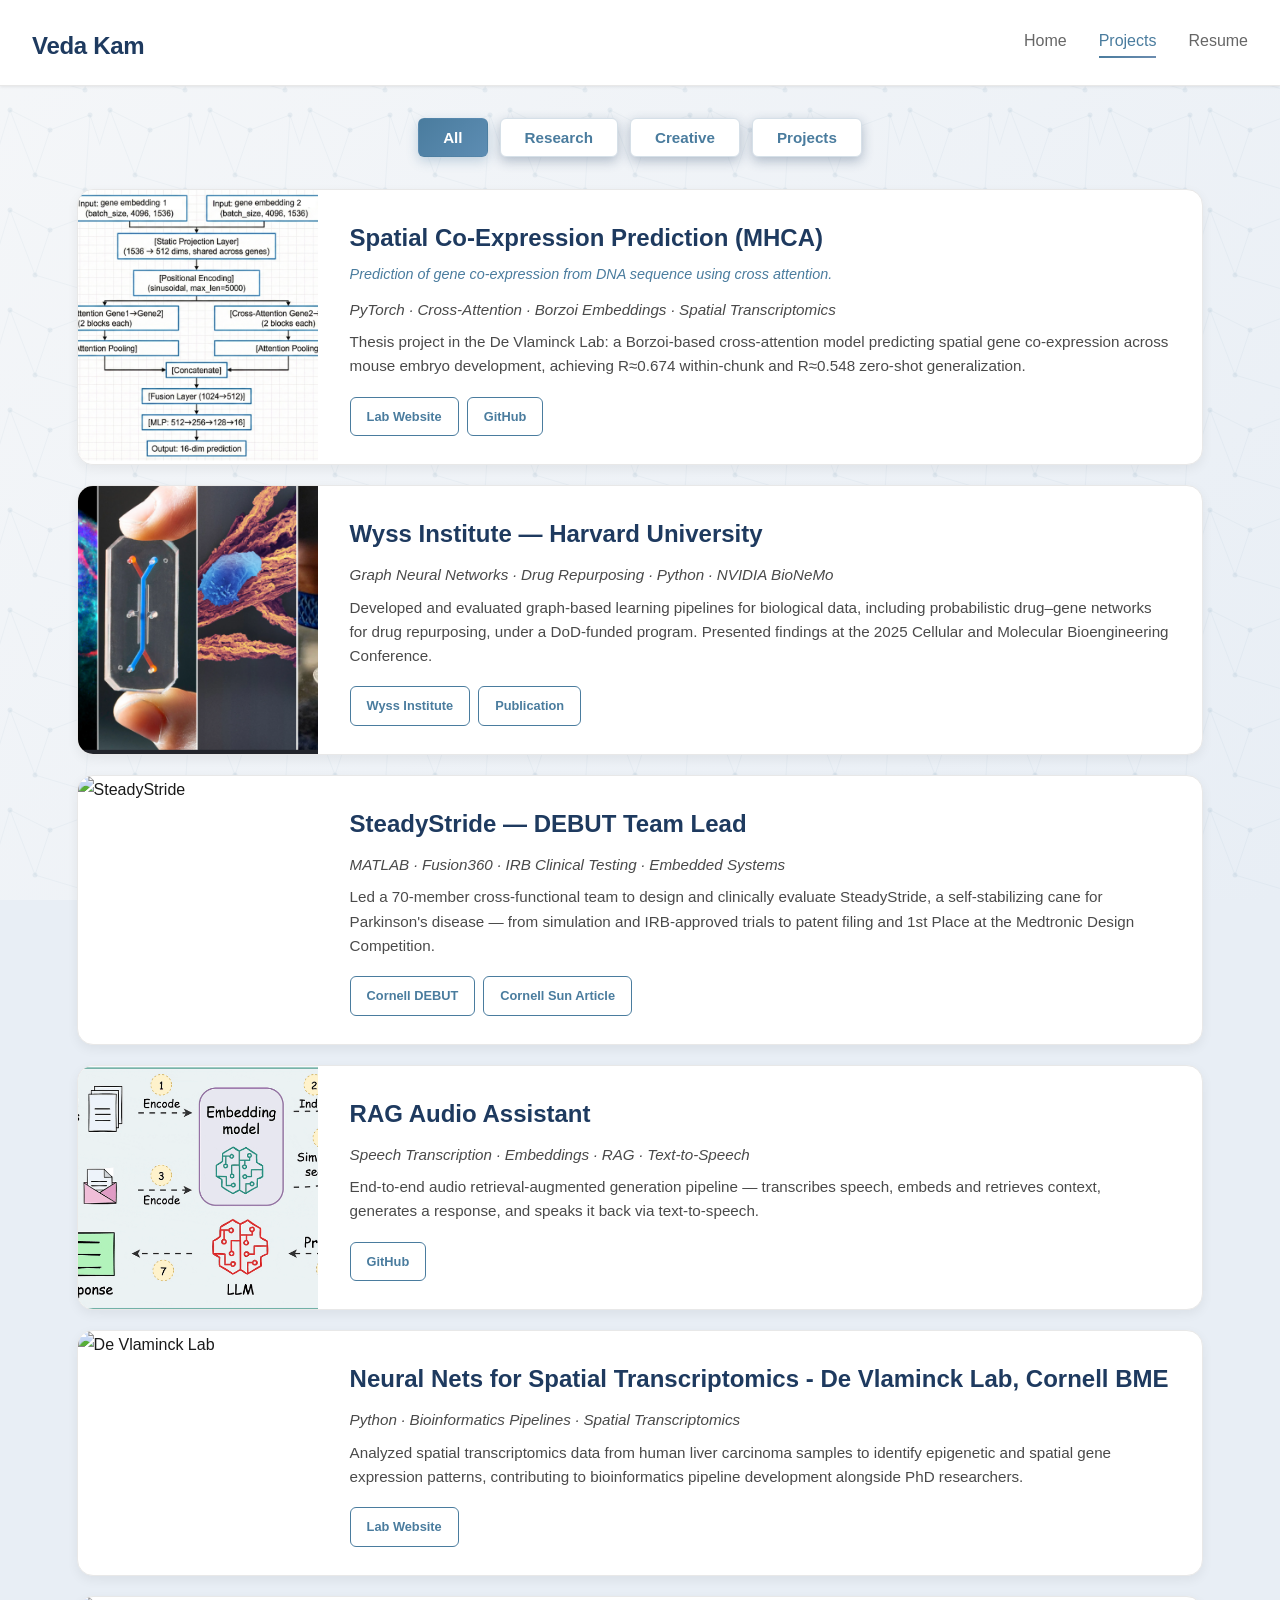
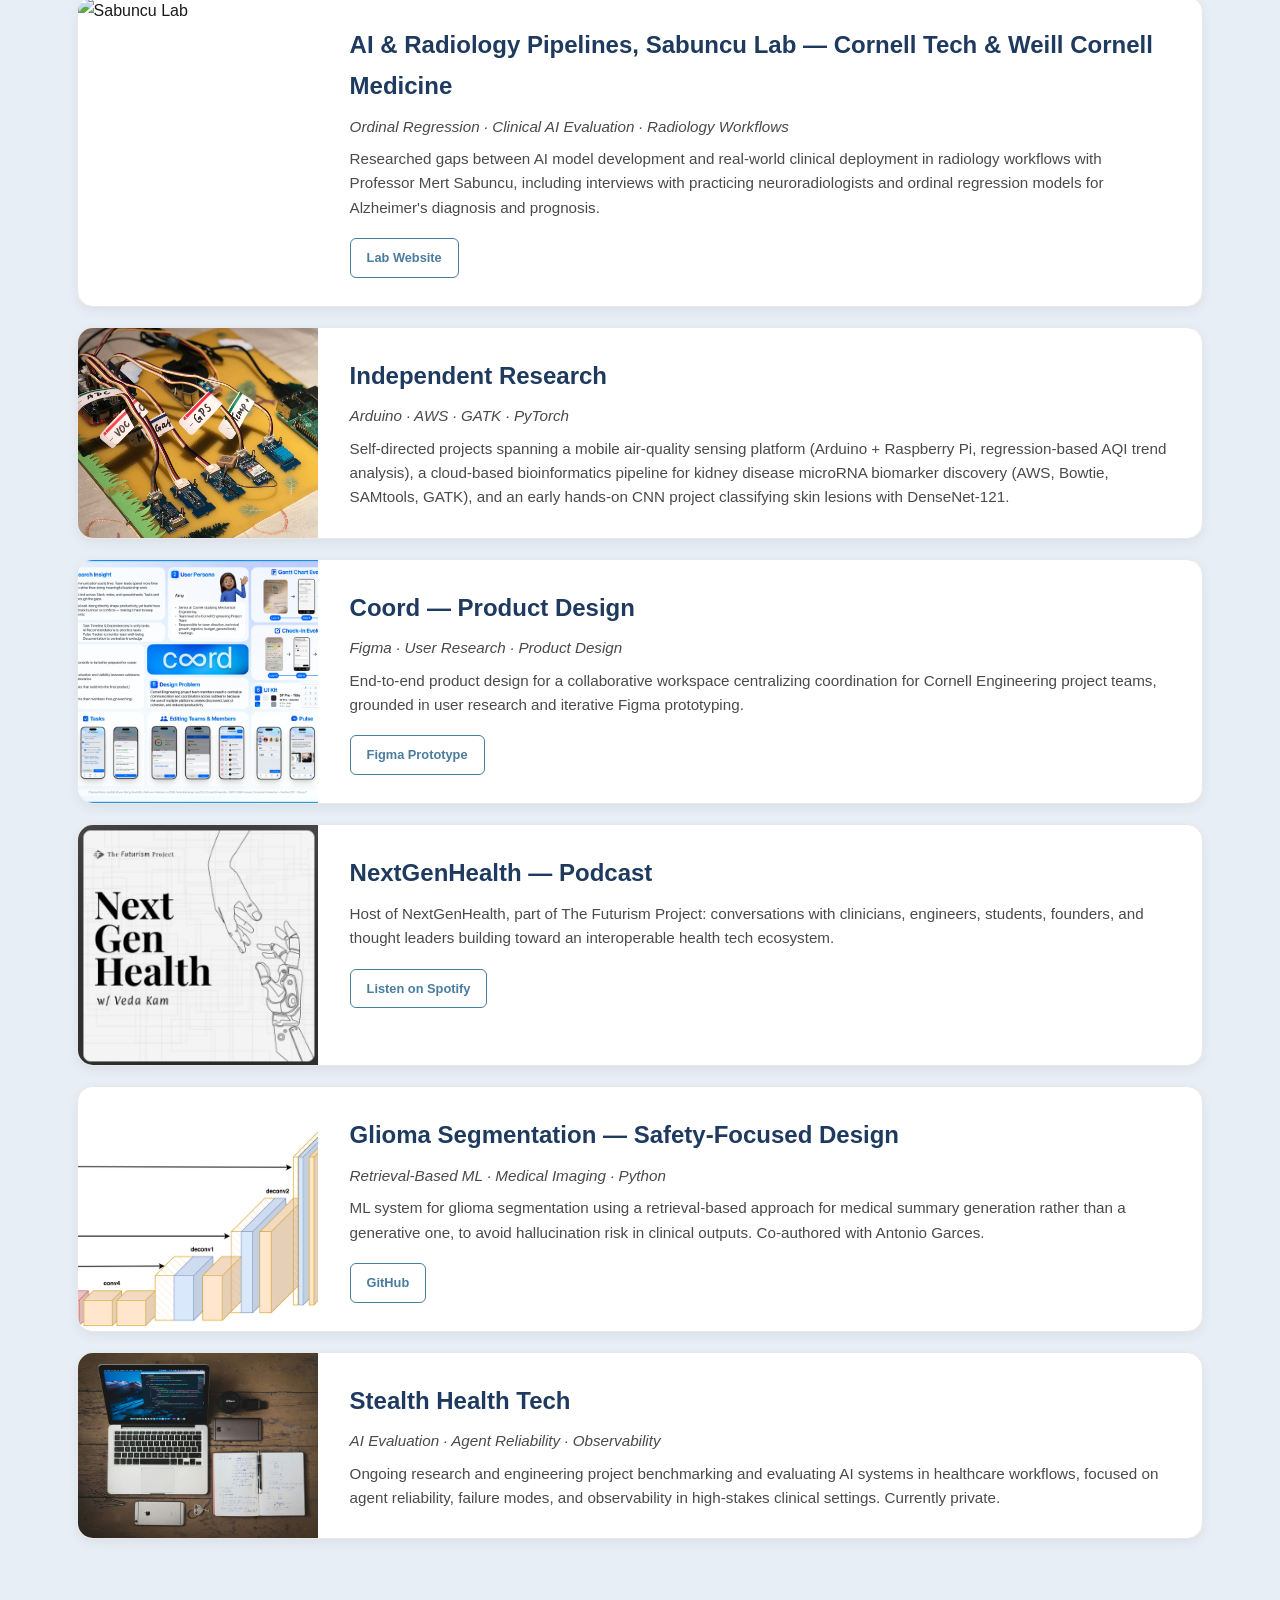
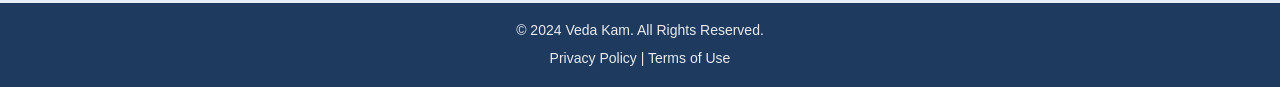
==== commit 9ef2de2f: "update index" ====
--- a/projects.html
+++ b/projects.html
@@ -69,7 +69,7 @@
 
         <!-- 3. SteadyStride / DEBUT -->
         <div class="card" data-category="projects">
-            <img src="images/SteadyStrideLogo.png" alt="SteadyStride" class="card-thumb">
+            <img src="images/CAD.png" alt="SteadyStride" class="card-thumb">
             <div class="card-text">
                 <h2>SteadyStride — DEBUT Team Lead</h2>
                 <p class="skills-line">MATLAB &middot; Fusion360 &middot; IRB Clinical Testing &middot; Embedded Systems</p>
--- a/styles/site.css
+++ b/styles/site.css
@@ -118,12 +118,12 @@
 .container:first-of-type {
     background-color: #e8eef5;
     background-image:
-        linear-gradient(135deg, rgba(250,250,250,0.55) 0%, rgba(232,238,245,0.55) 100%),
-        url("data:image/svg+xml,%3Csvg xmlns='http://www.w3.org/2000/svg' width='100' height='100' viewBox='0 0 100 100'%3E%3Cg fill='none' stroke='%234a7c9e' stroke-opacity='0.28' stroke-width='1'%3E%3Cline x1='10' y1='10' x2='50' y2='30'/%3E%3Cline x1='50' y1='30' x2='90' y2='15'/%3E%3Cline x1='50' y1='30' x2='35' y2='75'/%3E%3Cline x1='35' y1='75' x2='85' y2='90'/%3E%3Cline x1='10' y1='10' x2='35' y2='75'/%3E%3Cline x1='90' y1='15' x2='85' y2='90'/%3E%3Cline x1='10' y1='10' x2='-5' y2='60'/%3E%3Cline x1='90' y1='15' x2='105' y2='60'/%3E%3C/g%3E%3Cg fill='%234a7c9e' fill-opacity='0.4'%3E%3Ccircle cx='10' cy='10' r='2.5'/%3E%3Ccircle cx='50' cy='30' r='2.5'/%3E%3Ccircle cx='90' cy='15' r='2.5'/%3E%3Ccircle cx='35' cy='75' r='2.5'/%3E%3Ccircle cx='85' cy='90' r='2.5'/%3E%3C/g%3E%3C/svg%3E");
+        linear-gradient(135deg, rgba(250,250,250,0.65) 0%, rgba(232,238,245,0.65) 100%),
+        url("data:image/svg+xml,%3Csvg xmlns='http://www.w3.org/2000/svg' width='100' height='100' viewBox='0 0 100 100'%3E%3Cg fill='none' stroke='%234a7c9e' stroke-opacity='0.18' stroke-width='1'%3E%3Cline x1='10' y1='10' x2='50' y2='30'/%3E%3Cline x1='50' y1='30' x2='90' y2='15'/%3E%3Cline x1='50' y1='30' x2='35' y2='75'/%3E%3Cline x1='35' y1='75' x2='85' y2='90'/%3E%3Cline x1='10' y1='10' x2='35' y2='75'/%3E%3Cline x1='90' y1='15' x2='85' y2='90'/%3E%3Cline x1='10' y1='10' x2='-5' y2='60'/%3E%3Cline x1='90' y1='15' x2='105' y2='60'/%3E%3C/g%3E%3Cg fill='%234a7c9e' fill-opacity='0.3'%3E%3Ccircle cx='10' cy='10' r='2.5'/%3E%3Ccircle cx='50' cy='30' r='2.5'/%3E%3Ccircle cx='90' cy='15' r='2.5'/%3E%3Ccircle cx='35' cy='75' r='2.5'/%3E%3Ccircle cx='85' cy='90' r='2.5'/%3E%3C/g%3E%3C/svg%3E");
     background-size: auto, 100px 100px;
     background-repeat: repeat, repeat;
-    padding-top: 16px;
-    padding-bottom: 16px;
+    padding-top: 28px;
+    padding-bottom: 28px;
     min-height: 0;
 }
 
@@ -170,6 +170,20 @@
     letter-spacing: 0.01em;
 }
 
+.highlight-interest {
+    background-color: #e8eef5;
+    border-left: 3px solid #4a7c9e;
+    border-radius: 6px;
+    padding: 14px 20px;
+    margin: 0 0 1.5rem 0;
+}
+
+.highlight-interest p {
+    margin: 0;
+    color: #1e3a5f;
+    font-size: 1.05rem;
+}
+
 .text-section-project {
     flex: 1;
     max-width: 40%;
@@ -213,8 +227,8 @@
 body.projects-page {
     background-color: #e8eef5;
     background-image:
-        linear-gradient(135deg, rgba(250,250,250,0.55) 0%, rgba(232,238,245,0.55) 100%),
-        url("data:image/svg+xml,%3Csvg xmlns='http://www.w3.org/2000/svg' width='100' height='100' viewBox='0 0 100 100'%3E%3Cg fill='none' stroke='%234a7c9e' stroke-opacity='0.28' stroke-width='1'%3E%3Cline x1='10' y1='10' x2='50' y2='30'/%3E%3Cline x1='50' y1='30' x2='90' y2='15'/%3E%3Cline x1='50' y1='30' x2='35' y2='75'/%3E%3Cline x1='35' y1='75' x2='85' y2='90'/%3E%3Cline x1='10' y1='10' x2='35' y2='75'/%3E%3Cline x1='90' y1='15' x2='85' y2='90'/%3E%3Cline x1='10' y1='10' x2='-5' y2='60'/%3E%3Cline x1='90' y1='15' x2='105' y2='60'/%3E%3C/g%3E%3Cg fill='%234a7c9e' fill-opacity='0.4'%3E%3Ccircle cx='10' cy='10' r='2.5'/%3E%3Ccircle cx='50' cy='30' r='2.5'/%3E%3Ccircle cx='90' cy='15' r='2.5'/%3E%3Ccircle cx='35' cy='75' r='2.5'/%3E%3Ccircle cx='85' cy='90' r='2.5'/%3E%3C/g%3E%3C/svg%3E");
+        linear-gradient(135deg, rgba(250,250,250,0.7) 0%, rgba(232,238,245,0.7) 100%),
+        url("data:image/svg+xml,%3Csvg xmlns='http://www.w3.org/2000/svg' width='100' height='100' viewBox='0 0 100 100'%3E%3Cg fill='none' stroke='%234a7c9e' stroke-opacity='0.18' stroke-width='1'%3E%3Cline x1='10' y1='10' x2='50' y2='30'/%3E%3Cline x1='50' y1='30' x2='90' y2='15'/%3E%3Cline x1='50' y1='30' x2='35' y2='75'/%3E%3Cline x1='35' y1='75' x2='85' y2='90'/%3E%3Cline x1='10' y1='10' x2='35' y2='75'/%3E%3Cline x1='90' y1='15' x2='85' y2='90'/%3E%3Cline x1='10' y1='10' x2='-5' y2='60'/%3E%3Cline x1='90' y1='15' x2='105' y2='60'/%3E%3C/g%3E%3Cg fill='%234a7c9e' fill-opacity='0.3'%3E%3Ccircle cx='10' cy='10' r='2.5'/%3E%3Ccircle cx='50' cy='30' r='2.5'/%3E%3Ccircle cx='90' cy='15' r='2.5'/%3E%3Ccircle cx='35' cy='75' r='2.5'/%3E%3Ccircle cx='85' cy='90' r='2.5'/%3E%3C/g%3E%3C/svg%3E");
     background-size: auto, 100px 100px;
     background-repeat: repeat, repeat;
     background-attachment: fixed, fixed;
@@ -270,9 +284,10 @@
 }
 
 .card-thumb {
-    width: 220px;
-    min-width: 220px;
-    height: 160px;
+    width: 240px;
+    min-width: 240px;
+    height: auto;
+    align-self: stretch;
     object-fit: cover;
     flex-shrink: 0;
 }
@@ -308,16 +323,18 @@
 }
 
 .podcast-thumb {
-    width: 220px;
-    min-width: 220px;
-    height: 160px;
+    width: 240px;
+    min-width: 240px;
+    height: auto;
+    align-self: stretch;
     object-fit: cover;
     flex-shrink: 0;
 }
 
 .skills-line {
-    font-size: 0.85rem;
-    color: #666;
+    font-size: 0.9rem;
+    color: #4a7c9e;
+    font-style: italic;
     margin-top: 4px;
 }
 
@@ -325,19 +342,24 @@
 .resume-container {
     max-width: 900px;
     margin: 0 auto;
-    padding: 40px 48px 80px;
+    padding: 24px 48px 48px;
     background-color: white;
 }
 
 .resume-header {
     text-align: center;
-    padding-bottom: 24px;
+    padding-bottom: 14px;
     border-bottom: 2px solid #e8e8e8;
-    margin-bottom: 32px;
+    margin-bottom: 20px;
 }
 
 .resume-header h1 {
+    font-size: 1.3rem;
+    color: #1e3a5f;
+    font-weight: 600;
     margin-bottom: 4px;
+    background: none;
+    -webkit-text-fill-color: initial;
 }
 
 .resume-header p {
@@ -346,19 +368,19 @@
 }
 
 .resume-section {
-    margin-bottom: 32px;
+    margin-bottom: 20px;
 }
 
 .resume-section h2 {
     font-size: 1.3rem;
     color: #1e3a5f;
     border-bottom: 1px solid #e8e8e8;
-    padding-bottom: 8px;
-    margin-bottom: 16px;
+    padding-bottom: 6px;
+    margin-bottom: 10px;
 }
 
 .resume-item {
-    margin-bottom: 20px;
+    margin-bottom: 12px;
 }
 
 .resume-item-header {
@@ -385,19 +407,19 @@
     font-size: 0.9rem;
     color: #4a7c9e;
     font-style: italic;
-    margin: 2px 0 6px 0;
+    margin: 2px 0 4px 0;
 }
 
 .resume-item ul {
-    margin: 6px 0 0 0;
+    margin: 4px 0 0 0;
     padding-left: 20px;
 }
 
 .resume-item li {
     font-size: 0.92rem;
     color: #4a4a4a;
-    line-height: 1.6;
-    margin-bottom: 4px;
+    line-height: 1.5;
+    margin-bottom: 2px;
 }
 
 @media (max-width: 768px) {
